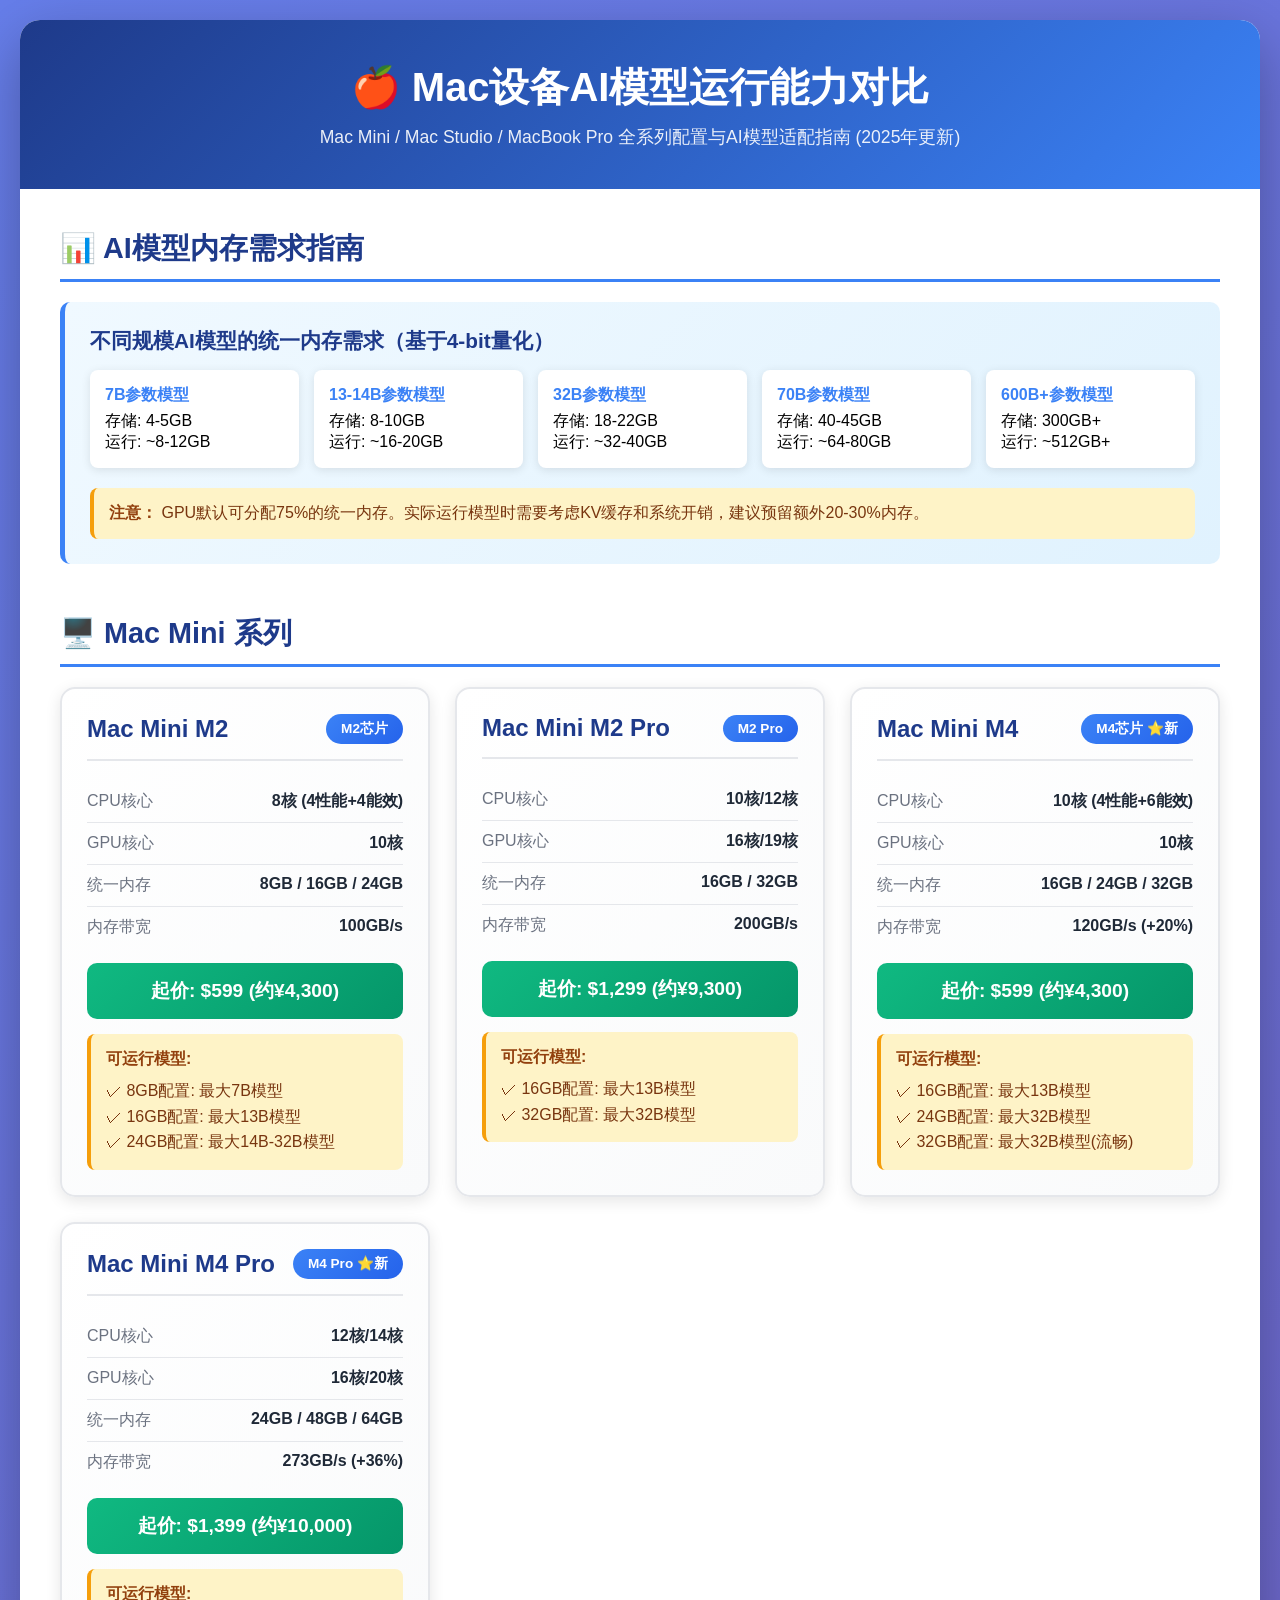
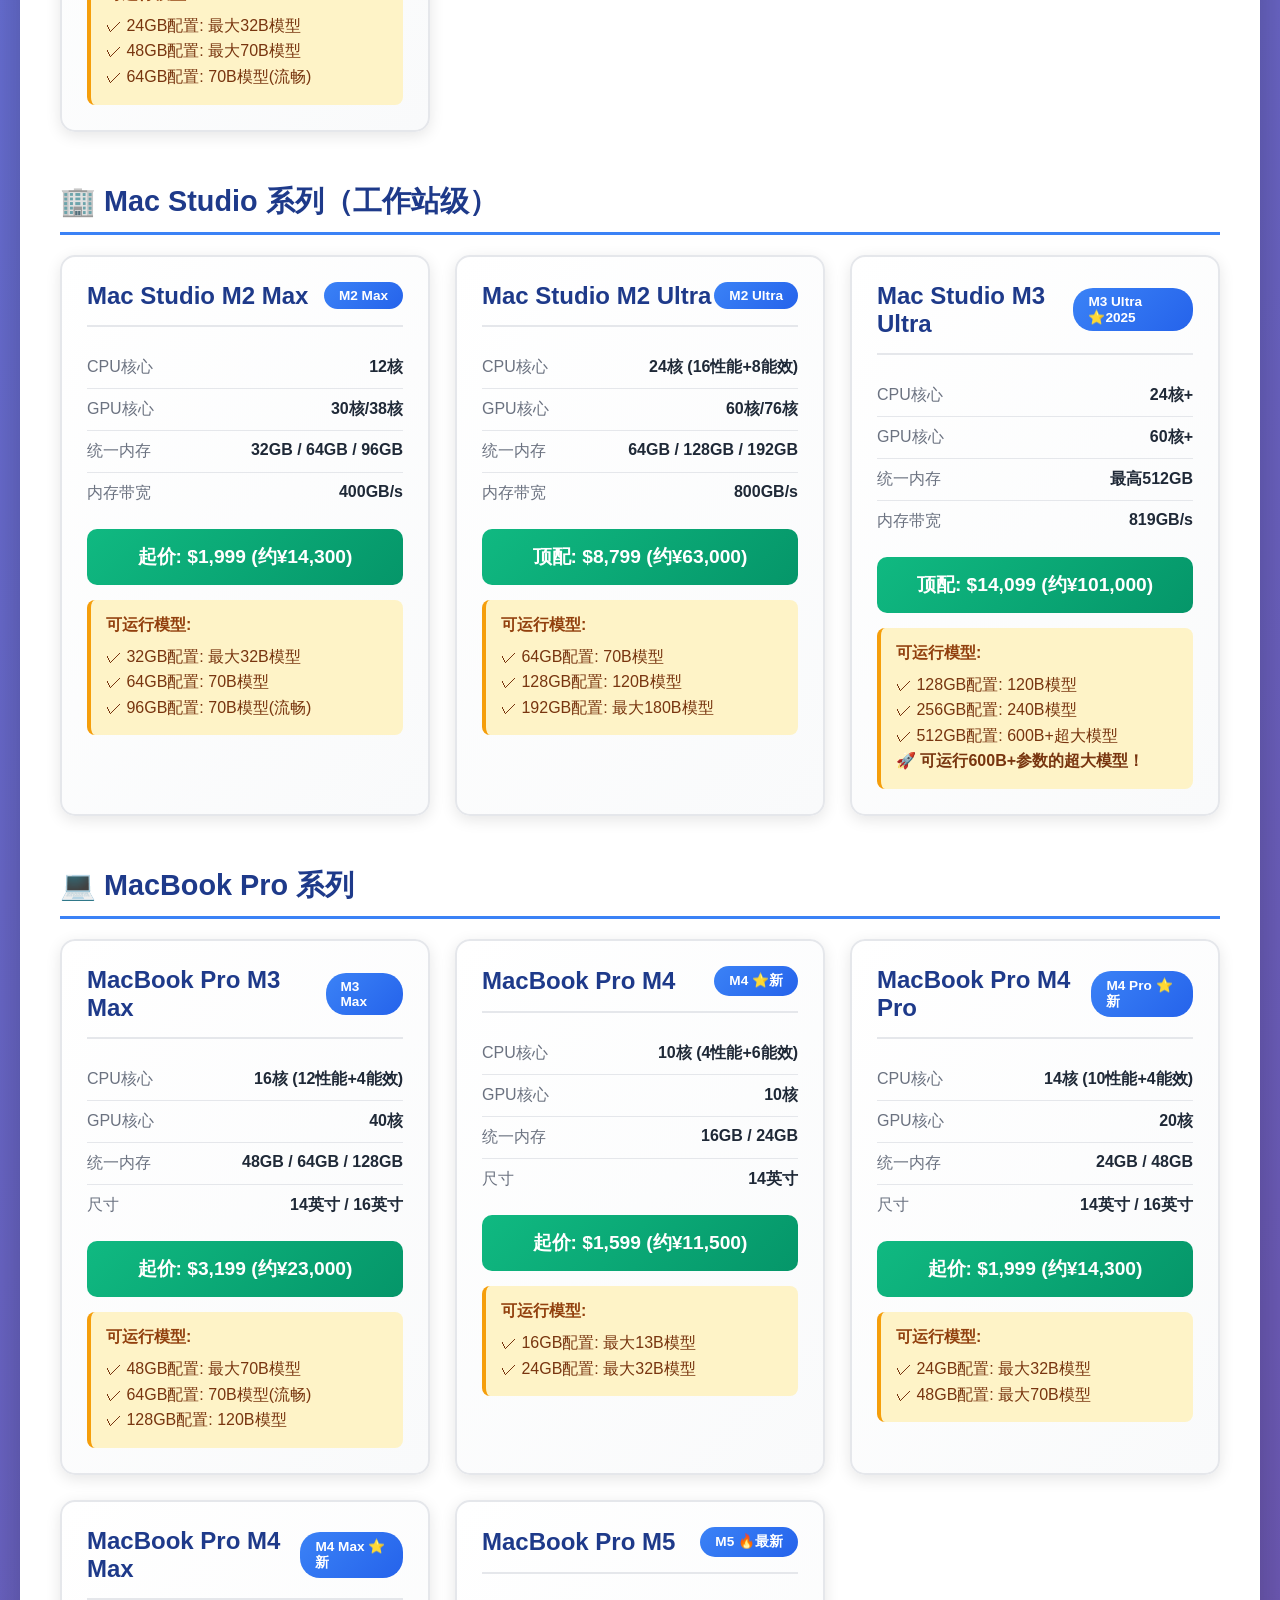
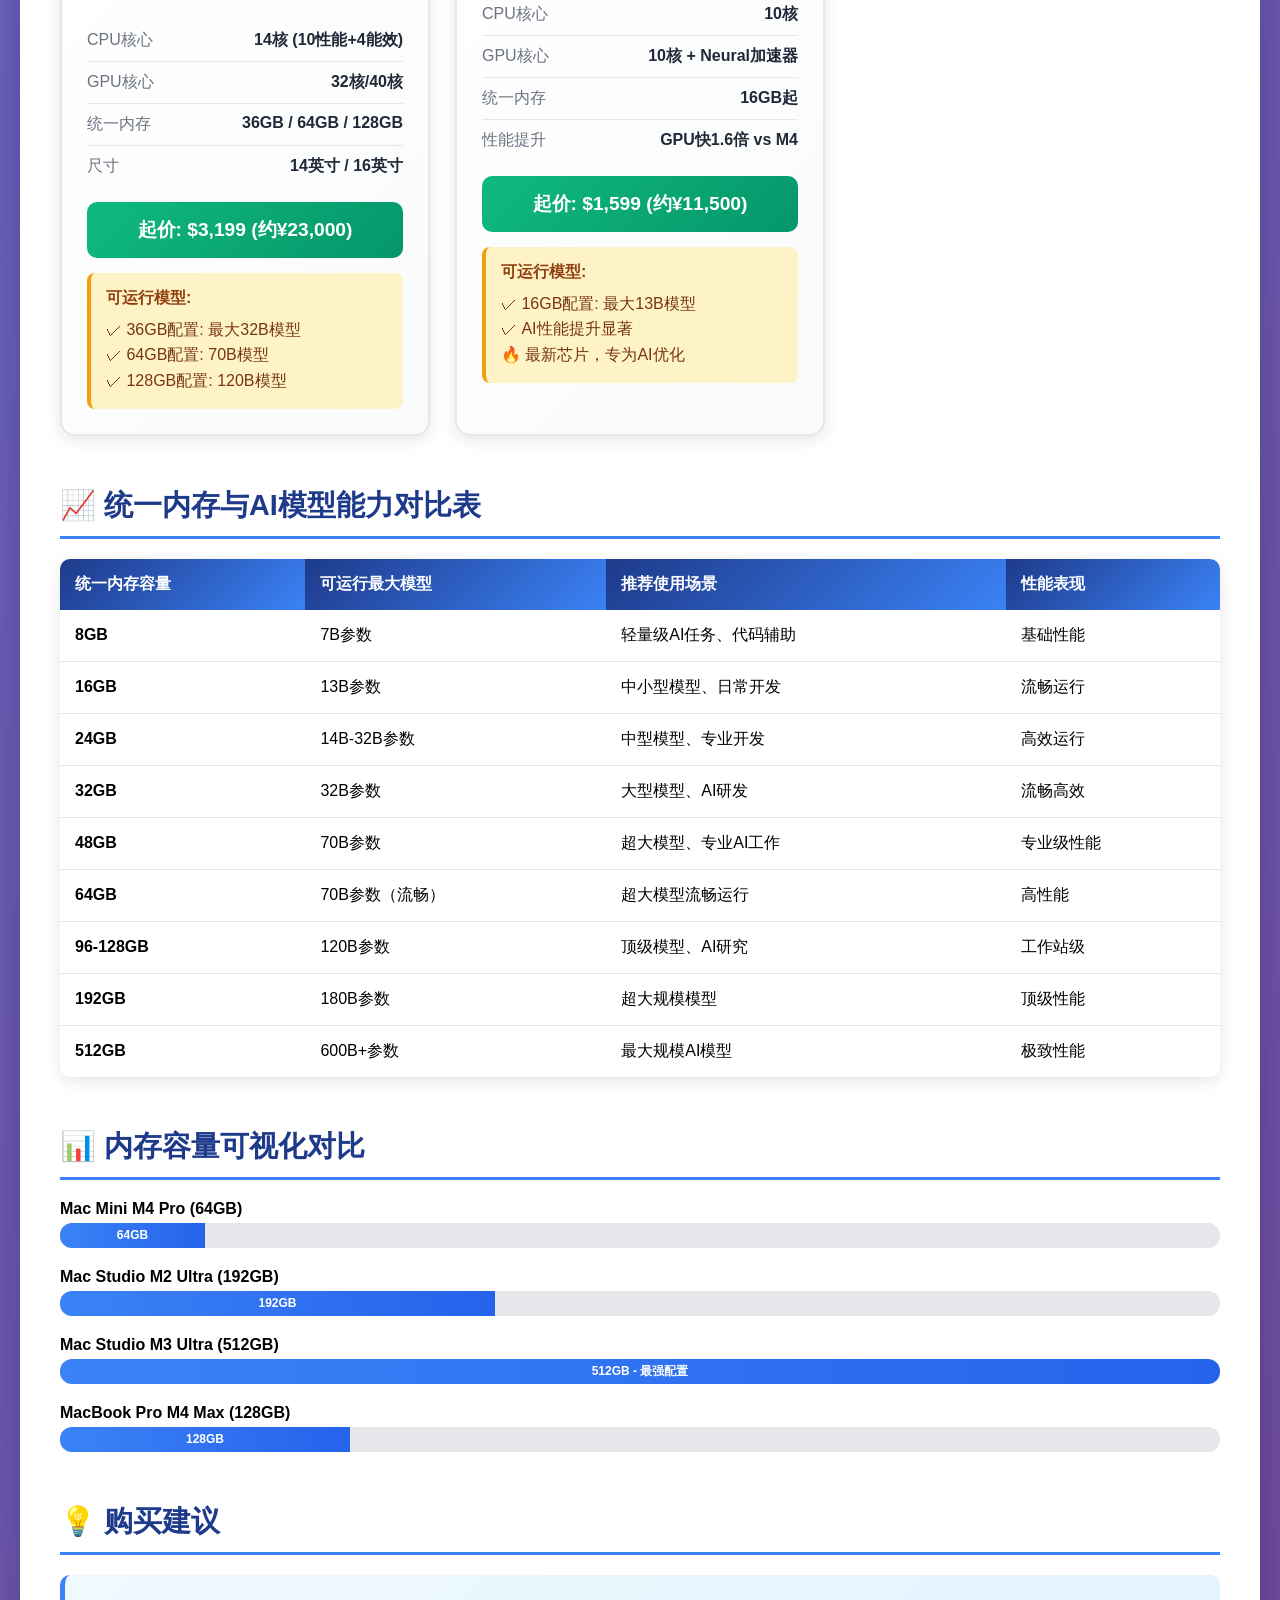
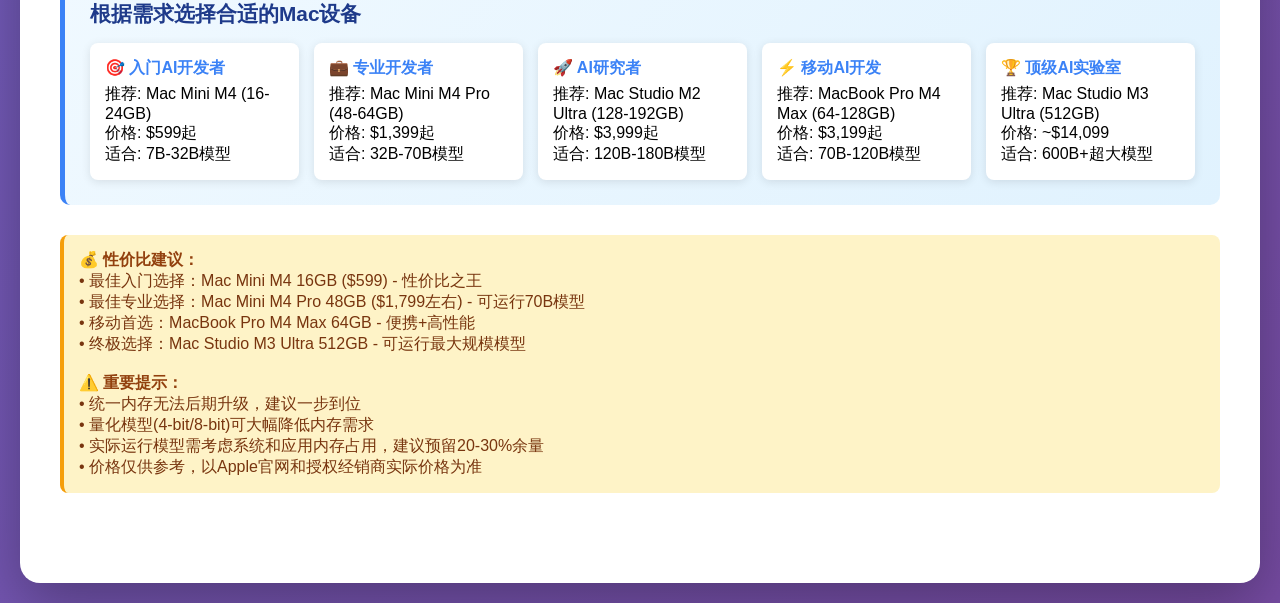
==== mac-ai-model-specs.html @ 91955a95 "Add Mac AI model specifications visualization page - Comprehensive comparison of Mac Mini, Mac Studi" ====
<!DOCTYPE html>
<html lang="zh-CN">
<head>
    <meta charset="UTF-8">
    <meta name="viewport" content="width=device-width, initial-scale=1.0">
    <title>Mac设备AI模型运行能力对比</title>
    <style>
        * {
            margin: 0;
            padding: 0;
            box-sizing: border-box;
        }

        body {
            font-family: -apple-system, BlinkMacSystemFont, 'Segoe UI', 'Roboto', 'Helvetica', 'Arial', sans-serif;
            background: linear-gradient(135deg, #667eea 0%, #764ba2 100%);
            padding: 20px;
            min-height: 100vh;
        }

        .container {
            max-width: 1400px;
            margin: 0 auto;
            background: white;
            border-radius: 20px;
            box-shadow: 0 20px 60px rgba(0,0,0,0.3);
            overflow: hidden;
        }

        header {
            background: linear-gradient(135deg, #1e3a8a 0%, #3b82f6 100%);
            color: white;
            padding: 40px;
            text-align: center;
        }

        h1 {
            font-size: 2.5em;
            margin-bottom: 10px;
            font-weight: 700;
        }

        .subtitle {
            font-size: 1.1em;
            opacity: 0.9;
        }

        .content {
            padding: 40px;
        }

        .section {
            margin-bottom: 50px;
        }

        .section-title {
            font-size: 1.8em;
            color: #1e3a8a;
            margin-bottom: 20px;
            padding-bottom: 10px;
            border-bottom: 3px solid #3b82f6;
        }

        .model-guide {
            background: linear-gradient(135deg, #f0f9ff 0%, #e0f2fe 100%);
            border-left: 5px solid #3b82f6;
            padding: 25px;
            border-radius: 10px;
            margin-bottom: 30px;
        }

        .model-guide h3 {
            color: #1e3a8a;
            margin-bottom: 15px;
            font-size: 1.3em;
        }

        .model-sizes {
            display: grid;
            grid-template-columns: repeat(auto-fit, minmax(200px, 1fr));
            gap: 15px;
            margin-top: 15px;
        }

        .model-size-card {
            background: white;
            padding: 15px;
            border-radius: 8px;
            box-shadow: 0 2px 10px rgba(0,0,0,0.1);
        }

        .model-size-card strong {
            color: #3b82f6;
            display: block;
            margin-bottom: 5px;
        }

        .device-grid {
            display: grid;
            grid-template-columns: repeat(auto-fit, minmax(350px, 1fr));
            gap: 25px;
            margin-top: 20px;
        }

        .device-card {
            background: linear-gradient(135deg, #ffffff 0%, #f9fafb 100%);
            border-radius: 15px;
            padding: 25px;
            box-shadow: 0 4px 15px rgba(0,0,0,0.1);
            transition: transform 0.3s, box-shadow 0.3s;
            border: 2px solid #e5e7eb;
        }

        .device-card:hover {
            transform: translateY(-5px);
            box-shadow: 0 8px 25px rgba(0,0,0,0.15);
        }

        .device-header {
            display: flex;
            justify-content: space-between;
            align-items: center;
            margin-bottom: 20px;
            padding-bottom: 15px;
            border-bottom: 2px solid #e5e7eb;
        }

        .device-name {
            font-size: 1.5em;
            font-weight: 700;
            color: #1e3a8a;
        }

        .chip-badge {
            background: linear-gradient(135deg, #3b82f6 0%, #2563eb 100%);
            color: white;
            padding: 6px 15px;
            border-radius: 20px;
            font-size: 0.85em;
            font-weight: 600;
        }

        .spec-table {
            width: 100%;
            margin: 15px 0;
        }

        .spec-row {
            display: flex;
            justify-content: space-between;
            padding: 10px 0;
            border-bottom: 1px solid #e5e7eb;
        }

        .spec-row:last-child {
            border-bottom: none;
        }

        .spec-label {
            color: #6b7280;
            font-weight: 500;
        }

        .spec-value {
            color: #1f2937;
            font-weight: 600;
            text-align: right;
        }

        .price-tag {
            background: linear-gradient(135deg, #10b981 0%, #059669 100%);
            color: white;
            padding: 15px;
            border-radius: 10px;
            text-align: center;
            margin-top: 15px;
            font-size: 1.2em;
            font-weight: 700;
        }

        .model-capacity {
            margin-top: 15px;
            padding: 15px;
            background: #fef3c7;
            border-left: 4px solid #f59e0b;
            border-radius: 8px;
        }

        .model-capacity-title {
            font-weight: 600;
            color: #92400e;
            margin-bottom: 8px;
        }

        .model-capacity-list {
            color: #78350f;
            line-height: 1.6;
        }

        .comparison-table {
            width: 100%;
            border-collapse: collapse;
            margin-top: 20px;
            background: white;
            border-radius: 10px;
            overflow: hidden;
            box-shadow: 0 4px 15px rgba(0,0,0,0.1);
        }

        .comparison-table th {
            background: linear-gradient(135deg, #1e3a8a 0%, #3b82f6 100%);
            color: white;
            padding: 15px;
            text-align: left;
            font-weight: 600;
        }

        .comparison-table td {
            padding: 15px;
            border-bottom: 1px solid #e5e7eb;
        }

        .comparison-table tr:last-child td {
            border-bottom: none;
        }

        .comparison-table tr:hover {
            background: #f9fafb;
        }

        .memory-bar {
            height: 25px;
            background: #e5e7eb;
            border-radius: 12px;
            overflow: hidden;
            margin-top: 5px;
        }

        .memory-fill {
            height: 100%;
            background: linear-gradient(90deg, #3b82f6 0%, #2563eb 100%);
            display: flex;
            align-items: center;
            justify-content: center;
            color: white;
            font-size: 0.75em;
            font-weight: 600;
            transition: width 1s ease-out;
        }

        .note {
            background: #fef3c7;
            border-left: 4px solid #f59e0b;
            padding: 15px;
            margin-top: 20px;
            border-radius: 8px;
            color: #78350f;
        }

        .note strong {
            color: #92400e;
        }

        @media (max-width: 768px) {
            .device-grid {
                grid-template-columns: 1fr;
            }

            h1 {
                font-size: 1.8em;
            }

            .comparison-table {
                font-size: 0.9em;
            }
        }

        .legend {
            display: flex;
            gap: 20px;
            flex-wrap: wrap;
            margin: 20px 0;
            padding: 20px;
            background: #f9fafb;
            border-radius: 10px;
        }

        .legend-item {
            display: flex;
            align-items: center;
            gap: 8px;
        }

        .legend-color {
            width: 20px;
            height: 20px;
            border-radius: 4px;
        }
    </style>
</head>
<body>
    <div class="container">
        <header>
            <h1>🍎 Mac设备AI模型运行能力对比</h1>
            <p class="subtitle">Mac Mini / Mac Studio / MacBook Pro 全系列配置与AI模型适配指南 (2025年更新)</p>
        </header>

        <div class="content">
            <!-- AI模型大小指南 -->
            <div class="section">
                <h2 class="section-title">📊 AI模型内存需求指南</h2>
                <div class="model-guide">
                    <h3>不同规模AI模型的统一内存需求（基于4-bit量化）</h3>
                    <div class="model-sizes">
                        <div class="model-size-card">
                            <strong>7B参数模型</strong>
                            <div>存储: 4-5GB</div>
                            <div>运行: ~8-12GB</div>
                        </div>
                        <div class="model-size-card">
                            <strong>13-14B参数模型</strong>
                            <div>存储: 8-10GB</div>
                            <div>运行: ~16-20GB</div>
                        </div>
                        <div class="model-size-card">
                            <strong>32B参数模型</strong>
                            <div>存储: 18-22GB</div>
                            <div>运行: ~32-40GB</div>
                        </div>
                        <div class="model-size-card">
                            <strong>70B参数模型</strong>
                            <div>存储: 40-45GB</div>
                            <div>运行: ~64-80GB</div>
                        </div>
                        <div class="model-size-card">
                            <strong>600B+参数模型</strong>
                            <div>存储: 300GB+</div>
                            <div>运行: ~512GB+</div>
                        </div>
                    </div>
                    <div class="note">
                        <strong>注意：</strong> GPU默认可分配75%的统一内存。实际运行模型时需要考虑KV缓存和系统开销，建议预留额外20-30%内存。
                    </div>
                </div>
            </div>

            <!-- Mac Mini系列 -->
            <div class="section">
                <h2 class="section-title">🖥️ Mac Mini 系列</h2>
                <div class="device-grid">
                    <!-- Mac Mini M2 基础版 -->
                    <div class="device-card">
                        <div class="device-header">
                            <div class="device-name">Mac Mini M2</div>
                            <div class="chip-badge">M2芯片</div>
                        </div>
                        <div class="spec-table">
                            <div class="spec-row">
                                <span class="spec-label">CPU核心</span>
                                <span class="spec-value">8核 (4性能+4能效)</span>
                            </div>
                            <div class="spec-row">
                                <span class="spec-label">GPU核心</span>
                                <span class="spec-value">10核</span>
                            </div>
                            <div class="spec-row">
                                <span class="spec-label">统一内存</span>
                                <span class="spec-value">8GB / 16GB / 24GB</span>
                            </div>
                            <div class="spec-row">
                                <span class="spec-label">内存带宽</span>
                                <span class="spec-value">100GB/s</span>
                            </div>
                        </div>
                        <div class="price-tag">起价: $599 (约¥4,300)</div>
                        <div class="model-capacity">
                            <div class="model-capacity-title">可运行模型:</div>
                            <div class="model-capacity-list">
                                ✓ 8GB配置: 最大7B模型<br>
                                ✓ 16GB配置: 最大13B模型<br>
                                ✓ 24GB配置: 最大14B-32B模型
                            </div>
                        </div>
                    </div>

                    <!-- Mac Mini M2 Pro -->
                    <div class="device-card">
                        <div class="device-header">
                            <div class="device-name">Mac Mini M2 Pro</div>
                            <div class="chip-badge">M2 Pro</div>
                        </div>
                        <div class="spec-table">
                            <div class="spec-row">
                                <span class="spec-label">CPU核心</span>
                                <span class="spec-value">10核/12核</span>
                            </div>
                            <div class="spec-row">
                                <span class="spec-label">GPU核心</span>
                                <span class="spec-value">16核/19核</span>
                            </div>
                            <div class="spec-row">
                                <span class="spec-label">统一内存</span>
                                <span class="spec-value">16GB / 32GB</span>
                            </div>
                            <div class="spec-row">
                                <span class="spec-label">内存带宽</span>
                                <span class="spec-value">200GB/s</span>
                            </div>
                        </div>
                        <div class="price-tag">起价: $1,299 (约¥9,300)</div>
                        <div class="model-capacity">
                            <div class="model-capacity-title">可运行模型:</div>
                            <div class="model-capacity-list">
                                ✓ 16GB配置: 最大13B模型<br>
                                ✓ 32GB配置: 最大32B模型
                            </div>
                        </div>
                    </div>

                    <!-- Mac Mini M4 基础版 -->
                    <div class="device-card">
                        <div class="device-header">
                            <div class="device-name">Mac Mini M4</div>
                            <div class="chip-badge">M4芯片 ⭐新</div>
                        </div>
                        <div class="spec-table">
                            <div class="spec-row">
                                <span class="spec-label">CPU核心</span>
                                <span class="spec-value">10核 (4性能+6能效)</span>
                            </div>
                            <div class="spec-row">
                                <span class="spec-label">GPU核心</span>
                                <span class="spec-value">10核</span>
                            </div>
                            <div class="spec-row">
                                <span class="spec-label">统一内存</span>
                                <span class="spec-value">16GB / 24GB / 32GB</span>
                            </div>
                            <div class="spec-row">
                                <span class="spec-label">内存带宽</span>
                                <span class="spec-value">120GB/s (+20%)</span>
                            </div>
                        </div>
                        <div class="price-tag">起价: $599 (约¥4,300)</div>
                        <div class="model-capacity">
                            <div class="model-capacity-title">可运行模型:</div>
                            <div class="model-capacity-list">
                                ✓ 16GB配置: 最大13B模型<br>
                                ✓ 24GB配置: 最大32B模型<br>
                                ✓ 32GB配置: 最大32B模型(流畅)
                            </div>
                        </div>
                    </div>

                    <!-- Mac Mini M4 Pro -->
                    <div class="device-card">
                        <div class="device-header">
                            <div class="device-name">Mac Mini M4 Pro</div>
                            <div class="chip-badge">M4 Pro ⭐新</div>
                        </div>
                        <div class="spec-table">
                            <div class="spec-row">
                                <span class="spec-label">CPU核心</span>
                                <span class="spec-value">12核/14核</span>
                            </div>
                            <div class="spec-row">
                                <span class="spec-label">GPU核心</span>
                                <span class="spec-value">16核/20核</span>
                            </div>
                            <div class="spec-row">
                                <span class="spec-label">统一内存</span>
                                <span class="spec-value">24GB / 48GB / 64GB</span>
                            </div>
                            <div class="spec-row">
                                <span class="spec-label">内存带宽</span>
                                <span class="spec-value">273GB/s (+36%)</span>
                            </div>
                        </div>
                        <div class="price-tag">起价: $1,399 (约¥10,000)</div>
                        <div class="model-capacity">
                            <div class="model-capacity-title">可运行模型:</div>
                            <div class="model-capacity-list">
                                ✓ 24GB配置: 最大32B模型<br>
                                ✓ 48GB配置: 最大70B模型<br>
                                ✓ 64GB配置: 70B模型(流畅)
                            </div>
                        </div>
                    </div>
                </div>
            </div>

            <!-- Mac Studio系列 -->
            <div class="section">
                <h2 class="section-title">🏢 Mac Studio 系列（工作站级）</h2>
                <div class="device-grid">
                    <!-- Mac Studio M2 Max -->
                    <div class="device-card">
                        <div class="device-header">
                            <div class="device-name">Mac Studio M2 Max</div>
                            <div class="chip-badge">M2 Max</div>
                        </div>
                        <div class="spec-table">
                            <div class="spec-row">
                                <span class="spec-label">CPU核心</span>
                                <span class="spec-value">12核</span>
                            </div>
                            <div class="spec-row">
                                <span class="spec-label">GPU核心</span>
                                <span class="spec-value">30核/38核</span>
                            </div>
                            <div class="spec-row">
                                <span class="spec-label">统一内存</span>
                                <span class="spec-value">32GB / 64GB / 96GB</span>
                            </div>
                            <div class="spec-row">
                                <span class="spec-label">内存带宽</span>
                                <span class="spec-value">400GB/s</span>
                            </div>
                        </div>
                        <div class="price-tag">起价: $1,999 (约¥14,300)</div>
                        <div class="model-capacity">
                            <div class="model-capacity-title">可运行模型:</div>
                            <div class="model-capacity-list">
                                ✓ 32GB配置: 最大32B模型<br>
                                ✓ 64GB配置: 70B模型<br>
                                ✓ 96GB配置: 70B模型(流畅)
                            </div>
                        </div>
                    </div>

                    <!-- Mac Studio M2 Ultra -->
                    <div class="device-card">
                        <div class="device-header">
                            <div class="device-name">Mac Studio M2 Ultra</div>
                            <div class="chip-badge">M2 Ultra</div>
                        </div>
                        <div class="spec-table">
                            <div class="spec-row">
                                <span class="spec-label">CPU核心</span>
                                <span class="spec-value">24核 (16性能+8能效)</span>
                            </div>
                            <div class="spec-row">
                                <span class="spec-label">GPU核心</span>
                                <span class="spec-value">60核/76核</span>
                            </div>
                            <div class="spec-row">
                                <span class="spec-label">统一内存</span>
                                <span class="spec-value">64GB / 128GB / 192GB</span>
                            </div>
                            <div class="spec-row">
                                <span class="spec-label">内存带宽</span>
                                <span class="spec-value">800GB/s</span>
                            </div>
                        </div>
                        <div class="price-tag">顶配: $8,799 (约¥63,000)</div>
                        <div class="model-capacity">
                            <div class="model-capacity-title">可运行模型:</div>
                            <div class="model-capacity-list">
                                ✓ 64GB配置: 70B模型<br>
                                ✓ 128GB配置: 120B模型<br>
                                ✓ 192GB配置: 最大180B模型
                            </div>
                        </div>
                    </div>

                    <!-- Mac Studio M3 Ultra (2025) -->
                    <div class="device-card">
                        <div class="device-header">
                            <div class="device-name">Mac Studio M3 Ultra</div>
                            <div class="chip-badge">M3 Ultra ⭐2025</div>
                        </div>
                        <div class="spec-table">
                            <div class="spec-row">
                                <span class="spec-label">CPU核心</span>
                                <span class="spec-value">24核+</span>
                            </div>
                            <div class="spec-row">
                                <span class="spec-label">GPU核心</span>
                                <span class="spec-value">60核+</span>
                            </div>
                            <div class="spec-row">
                                <span class="spec-label">统一内存</span>
                                <span class="spec-value">最高512GB</span>
                            </div>
                            <div class="spec-row">
                                <span class="spec-label">内存带宽</span>
                                <span class="spec-value">819GB/s</span>
                            </div>
                        </div>
                        <div class="price-tag">顶配: $14,099 (约¥101,000)</div>
                        <div class="model-capacity">
                            <div class="model-capacity-title">可运行模型:</div>
                            <div class="model-capacity-list">
                                ✓ 128GB配置: 120B模型<br>
                                ✓ 256GB配置: 240B模型<br>
                                ✓ 512GB配置: 600B+超大模型<br>
                                <strong>🚀 可运行600B+参数的超大模型！</strong>
                            </div>
                        </div>
                    </div>
                </div>
            </div>

            <!-- MacBook Pro系列 -->
            <div class="section">
                <h2 class="section-title">💻 MacBook Pro 系列</h2>
                <div class="device-grid">
                    <!-- MacBook Pro M3 Max -->
                    <div class="device-card">
                        <div class="device-header">
                            <div class="device-name">MacBook Pro M3 Max</div>
                            <div class="chip-badge">M3 Max</div>
                        </div>
                        <div class="spec-table">
                            <div class="spec-row">
                                <span class="spec-label">CPU核心</span>
                                <span class="spec-value">16核 (12性能+4能效)</span>
                            </div>
                            <div class="spec-row">
                                <span class="spec-label">GPU核心</span>
                                <span class="spec-value">40核</span>
                            </div>
                            <div class="spec-row">
                                <span class="spec-label">统一内存</span>
                                <span class="spec-value">48GB / 64GB / 128GB</span>
                            </div>
                            <div class="spec-row">
                                <span class="spec-label">尺寸</span>
                                <span class="spec-value">14英寸 / 16英寸</span>
                            </div>
                        </div>
                        <div class="price-tag">起价: $3,199 (约¥23,000)</div>
                        <div class="model-capacity">
                            <div class="model-capacity-title">可运行模型:</div>
                            <div class="model-capacity-list">
                                ✓ 48GB配置: 最大70B模型<br>
                                ✓ 64GB配置: 70B模型(流畅)<br>
                                ✓ 128GB配置: 120B模型
                            </div>
                        </div>
                    </div>

                    <!-- MacBook Pro M4 -->
                    <div class="device-card">
                        <div class="device-header">
                            <div class="device-name">MacBook Pro M4</div>
                            <div class="chip-badge">M4 ⭐新</div>
                        </div>
                        <div class="spec-table">
                            <div class="spec-row">
                                <span class="spec-label">CPU核心</span>
                                <span class="spec-value">10核 (4性能+6能效)</span>
                            </div>
                            <div class="spec-row">
                                <span class="spec-label">GPU核心</span>
                                <span class="spec-value">10核</span>
                            </div>
                            <div class="spec-row">
                                <span class="spec-label">统一内存</span>
                                <span class="spec-value">16GB / 24GB</span>
                            </div>
                            <div class="spec-row">
                                <span class="spec-label">尺寸</span>
                                <span class="spec-value">14英寸</span>
                            </div>
                        </div>
                        <div class="price-tag">起价: $1,599 (约¥11,500)</div>
                        <div class="model-capacity">
                            <div class="model-capacity-title">可运行模型:</div>
                            <div class="model-capacity-list">
                                ✓ 16GB配置: 最大13B模型<br>
                                ✓ 24GB配置: 最大32B模型
                            </div>
                        </div>
                    </div>

                    <!-- MacBook Pro M4 Pro -->
                    <div class="device-card">
                        <div class="device-header">
                            <div class="device-name">MacBook Pro M4 Pro</div>
                            <div class="chip-badge">M4 Pro ⭐新</div>
                        </div>
                        <div class="spec-table">
                            <div class="spec-row">
                                <span class="spec-label">CPU核心</span>
                                <span class="spec-value">14核 (10性能+4能效)</span>
                            </div>
                            <div class="spec-row">
                                <span class="spec-label">GPU核心</span>
                                <span class="spec-value">20核</span>
                            </div>
                            <div class="spec-row">
                                <span class="spec-label">统一内存</span>
                                <span class="spec-value">24GB / 48GB</span>
                            </div>
                            <div class="spec-row">
                                <span class="spec-label">尺寸</span>
                                <span class="spec-value">14英寸 / 16英寸</span>
                            </div>
                        </div>
                        <div class="price-tag">起价: $1,999 (约¥14,300)</div>
                        <div class="model-capacity">
                            <div class="model-capacity-title">可运行模型:</div>
                            <div class="model-capacity-list">
                                ✓ 24GB配置: 最大32B模型<br>
                                ✓ 48GB配置: 最大70B模型
                            </div>
                        </div>
                    </div>

                    <!-- MacBook Pro M4 Max -->
                    <div class="device-card">
                        <div class="device-header">
                            <div class="device-name">MacBook Pro M4 Max</div>
                            <div class="chip-badge">M4 Max ⭐新</div>
                        </div>
                        <div class="spec-table">
                            <div class="spec-row">
                                <span class="spec-label">CPU核心</span>
                                <span class="spec-value">14核 (10性能+4能效)</span>
                            </div>
                            <div class="spec-row">
                                <span class="spec-label">GPU核心</span>
                                <span class="spec-value">32核/40核</span>
                            </div>
                            <div class="spec-row">
                                <span class="spec-label">统一内存</span>
                                <span class="spec-value">36GB / 64GB / 128GB</span>
                            </div>
                            <div class="spec-row">
                                <span class="spec-label">尺寸</span>
                                <span class="spec-value">14英寸 / 16英寸</span>
                            </div>
                        </div>
                        <div class="price-tag">起价: $3,199 (约¥23,000)</div>
                        <div class="model-capacity">
                            <div class="model-capacity-title">可运行模型:</div>
                            <div class="model-capacity-list">
                                ✓ 36GB配置: 最大32B模型<br>
                                ✓ 64GB配置: 70B模型<br>
                                ✓ 128GB配置: 120B模型
                            </div>
                        </div>
                    </div>

                    <!-- MacBook Pro M5 -->
                    <div class="device-card">
                        <div class="device-header">
                            <div class="device-name">MacBook Pro M5</div>
                            <div class="chip-badge">M5 🔥最新</div>
                        </div>
                        <div class="spec-table">
                            <div class="spec-row">
                                <span class="spec-label">CPU核心</span>
                                <span class="spec-value">10核</span>
                            </div>
                            <div class="spec-row">
                                <span class="spec-label">GPU核心</span>
                                <span class="spec-value">10核 + Neural加速器</span>
                            </div>
                            <div class="spec-row">
                                <span class="spec-label">统一内存</span>
                                <span class="spec-value">16GB起</span>
                            </div>
                            <div class="spec-row">
                                <span class="spec-label">性能提升</span>
                                <span class="spec-value">GPU快1.6倍 vs M4</span>
                            </div>
                        </div>
                        <div class="price-tag">起价: $1,599 (约¥11,500)</div>
                        <div class="model-capacity">
                            <div class="model-capacity-title">可运行模型:</div>
                            <div class="model-capacity-list">
                                ✓ 16GB配置: 最大13B模型<br>
                                ✓ AI性能提升显著<br>
                                🔥 最新芯片，专为AI优化
                            </div>
                        </div>
                    </div>
                </div>
            </div>

            <!-- 综合对比表 -->
            <div class="section">
                <h2 class="section-title">📈 统一内存与AI模型能力对比表</h2>
                <table class="comparison-table">
                    <thead>
                        <tr>
                            <th>统一内存容量</th>
                            <th>可运行最大模型</th>
                            <th>推荐使用场景</th>
                            <th>性能表现</th>
                        </tr>
                    </thead>
                    <tbody>
                        <tr>
                            <td><strong>8GB</strong></td>
                            <td>7B参数</td>
                            <td>轻量级AI任务、代码辅助</td>
                            <td>基础性能</td>
                        </tr>
                        <tr>
                            <td><strong>16GB</strong></td>
                            <td>13B参数</td>
                            <td>中小型模型、日常开发</td>
                            <td>流畅运行</td>
                        </tr>
                        <tr>
                            <td><strong>24GB</strong></td>
                            <td>14B-32B参数</td>
                            <td>中型模型、专业开发</td>
                            <td>高效运行</td>
                        </tr>
                        <tr>
                            <td><strong>32GB</strong></td>
                            <td>32B参数</td>
                            <td>大型模型、AI研发</td>
                            <td>流畅高效</td>
                        </tr>
                        <tr>
                            <td><strong>48GB</strong></td>
                            <td>70B参数</td>
                            <td>超大模型、专业AI工作</td>
                            <td>专业级性能</td>
                        </tr>
                        <tr>
                            <td><strong>64GB</strong></td>
                            <td>70B参数（流畅）</td>
                            <td>超大模型流畅运行</td>
                            <td>高性能</td>
                        </tr>
                        <tr>
                            <td><strong>96-128GB</strong></td>
                            <td>120B参数</td>
                            <td>顶级模型、AI研究</td>
                            <td>工作站级</td>
                        </tr>
                        <tr>
                            <td><strong>192GB</strong></td>
                            <td>180B参数</td>
                            <td>超大规模模型</td>
                            <td>顶级性能</td>
                        </tr>
                        <tr>
                            <td><strong>512GB</strong></td>
                            <td>600B+参数</td>
                            <td>最大规模AI模型</td>
                            <td>极致性能</td>
                        </tr>
                    </tbody>
                </table>
            </div>

            <!-- 性能对比可视化 -->
            <div class="section">
                <h2 class="section-title">📊 内存容量可视化对比</h2>
                <div style="margin-top: 20px;">
                    <div style="margin-bottom: 20px;">
                        <strong>Mac Mini M4 Pro (64GB)</strong>
                        <div class="memory-bar">
                            <div class="memory-fill" style="width: 12.5%;">64GB</div>
                        </div>
                    </div>
                    <div style="margin-bottom: 20px;">
                        <strong>Mac Studio M2 Ultra (192GB)</strong>
                        <div class="memory-bar">
                            <div class="memory-fill" style="width: 37.5%;">192GB</div>
                        </div>
                    </div>
                    <div style="margin-bottom: 20px;">
                        <strong>Mac Studio M3 Ultra (512GB)</strong>
                        <div class="memory-bar">
                            <div class="memory-fill" style="width: 100%;">512GB - 最强配置</div>
                        </div>
                    </div>
                    <div style="margin-bottom: 20px;">
                        <strong>MacBook Pro M4 Max (128GB)</strong>
                        <div class="memory-bar">
                            <div class="memory-fill" style="width: 25%;">128GB</div>
                        </div>
                    </div>
                </div>
            </div>

            <!-- 购买建议 -->
            <div class="section">
                <h2 class="section-title">💡 购买建议</h2>
                <div class="model-guide">
                    <h3>根据需求选择合适的Mac设备</h3>
                    <div class="model-sizes">
                        <div class="model-size-card">
                            <strong>🎯 入门AI开发者</strong>
                            <div>推荐: Mac Mini M4 (16-24GB)</div>
                            <div>价格: $599起</div>
                            <div>适合: 7B-32B模型</div>
                        </div>
                        <div class="model-size-card">
                            <strong>💼 专业开发者</strong>
                            <div>推荐: Mac Mini M4 Pro (48-64GB)</div>
                            <div>价格: $1,399起</div>
                            <div>适合: 32B-70B模型</div>
                        </div>
                        <div class="model-size-card">
                            <strong>🚀 AI研究者</strong>
                            <div>推荐: Mac Studio M2 Ultra (128-192GB)</div>
                            <div>价格: $3,999起</div>
                            <div>适合: 120B-180B模型</div>
                        </div>
                        <div class="model-size-card">
                            <strong>⚡ 移动AI开发</strong>
                            <div>推荐: MacBook Pro M4 Max (64-128GB)</div>
                            <div>价格: $3,199起</div>
                            <div>适合: 70B-120B模型</div>
                        </div>
                        <div class="model-size-card">
                            <strong>🏆 顶级AI实验室</strong>
                            <div>推荐: Mac Studio M3 Ultra (512GB)</div>
                            <div>价格: ~$14,099</div>
                            <div>适合: 600B+超大模型</div>
                        </div>
                    </div>
                </div>

                <div class="note">
                    <strong>💰 性价比建议：</strong><br>
                    • 最佳入门选择：Mac Mini M4 16GB ($599) - 性价比之王<br>
                    • 最佳专业选择：Mac Mini M4 Pro 48GB ($1,799左右) - 可运行70B模型<br>
                    • 移动首选：MacBook Pro M4 Max 64GB - 便携+高性能<br>
                    • 终极选择：Mac Studio M3 Ultra 512GB - 可运行最大规模模型<br><br>
                    <strong>⚠️ 重要提示：</strong><br>
                    • 统一内存无法后期升级，建议一步到位<br>
                    • 量化模型(4-bit/8-bit)可大幅降低内存需求<br>
                    • 实际运行模型需考虑系统和应用内存占用，建议预留20-30%余量<br>
                    • 价格仅供参考，以Apple官网和授权经销商实际价格为准
                </div>
            </div>
        </div>
    </div>

    <script>
        // 添加简单的动画效果
        document.addEventListener('DOMContentLoaded', function() {
            const memoryFills = document.querySelectorAll('.memory-fill');

            // 延迟触发动画
            setTimeout(() => {
                memoryFills.forEach((fill, index) => {
                    setTimeout(() => {
                        fill.style.transition = 'width 1.5s ease-out';
                    }, index * 200);
                });
            }, 500);

            // 鼠标悬停效果
            const deviceCards = document.querySelectorAll('.device-card');
            deviceCards.forEach(card => {
                card.addEventListener('mouseenter', function() {
                    this.style.borderColor = '#3b82f6';
                });
                card.addEventListener('mouseleave', function() {
                    this.style.borderColor = '#e5e7eb';
                });
            });
        });
    </script>
</body>
</html>
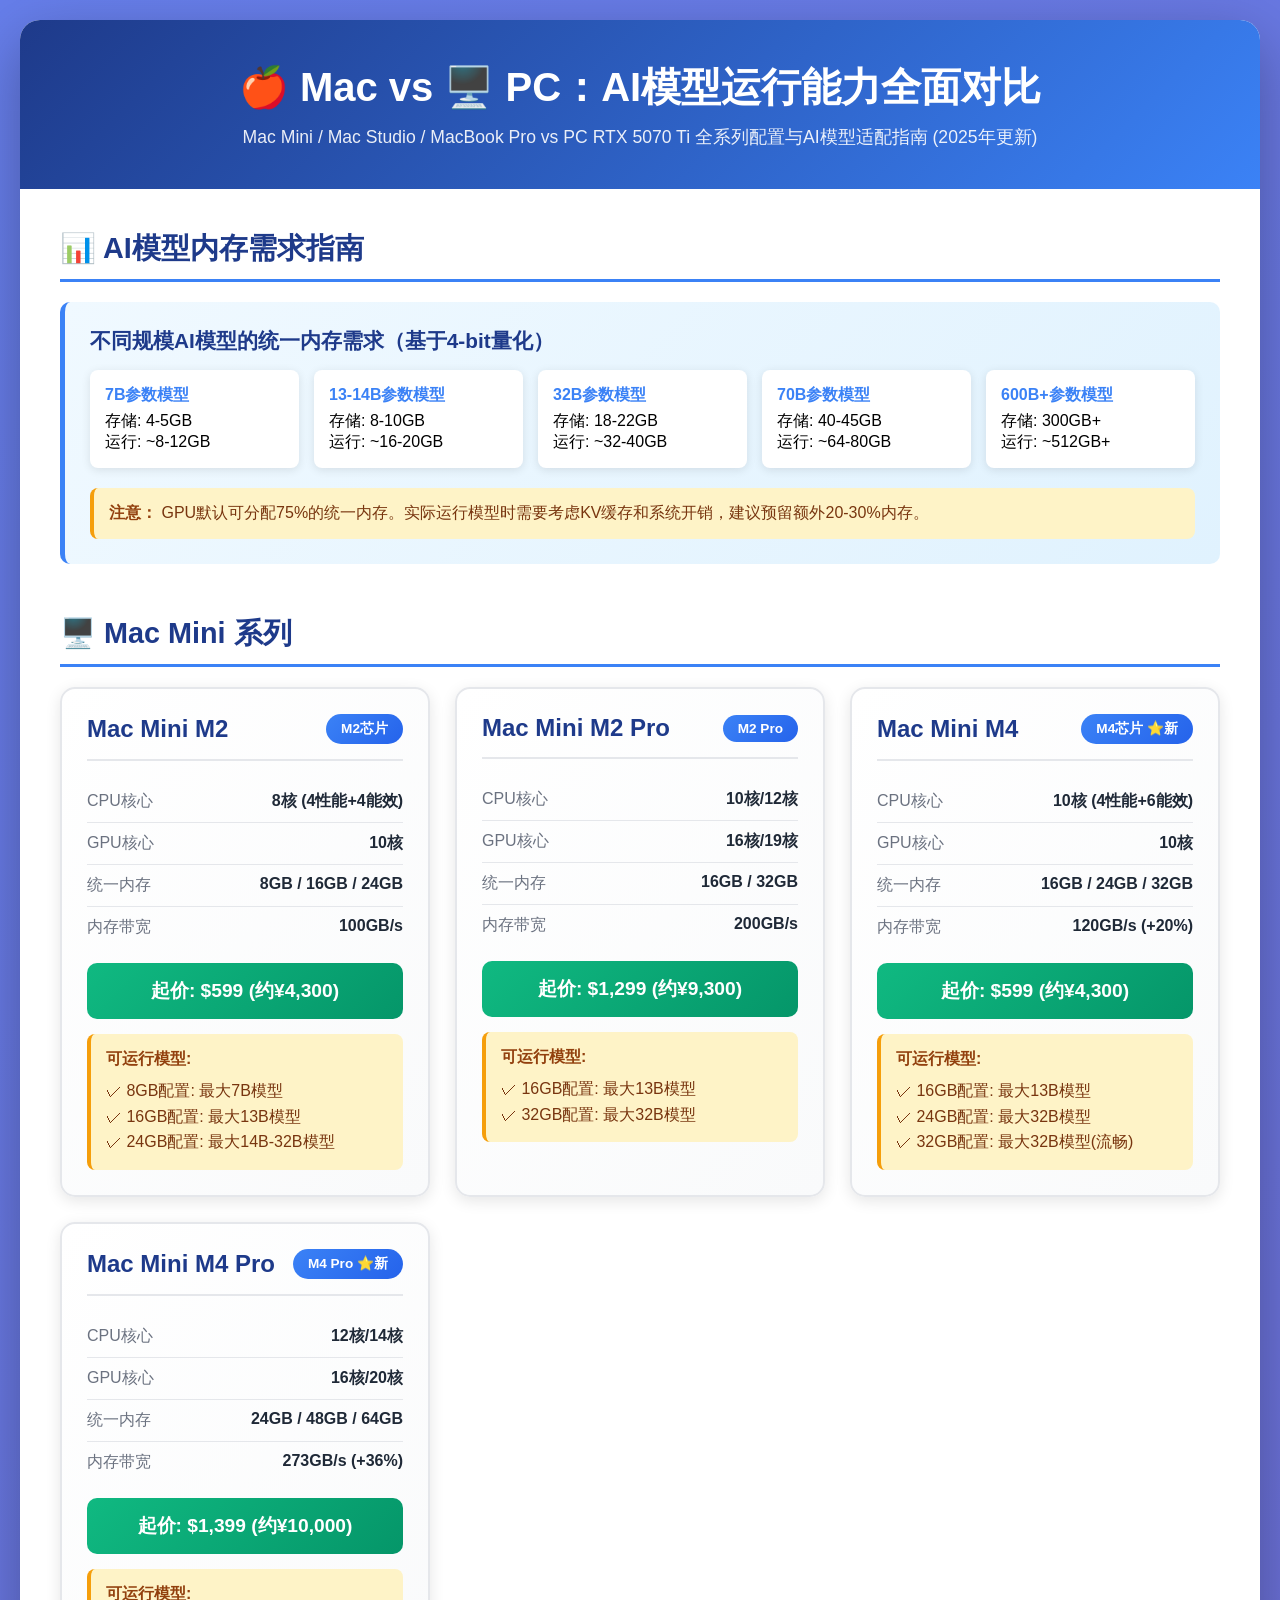
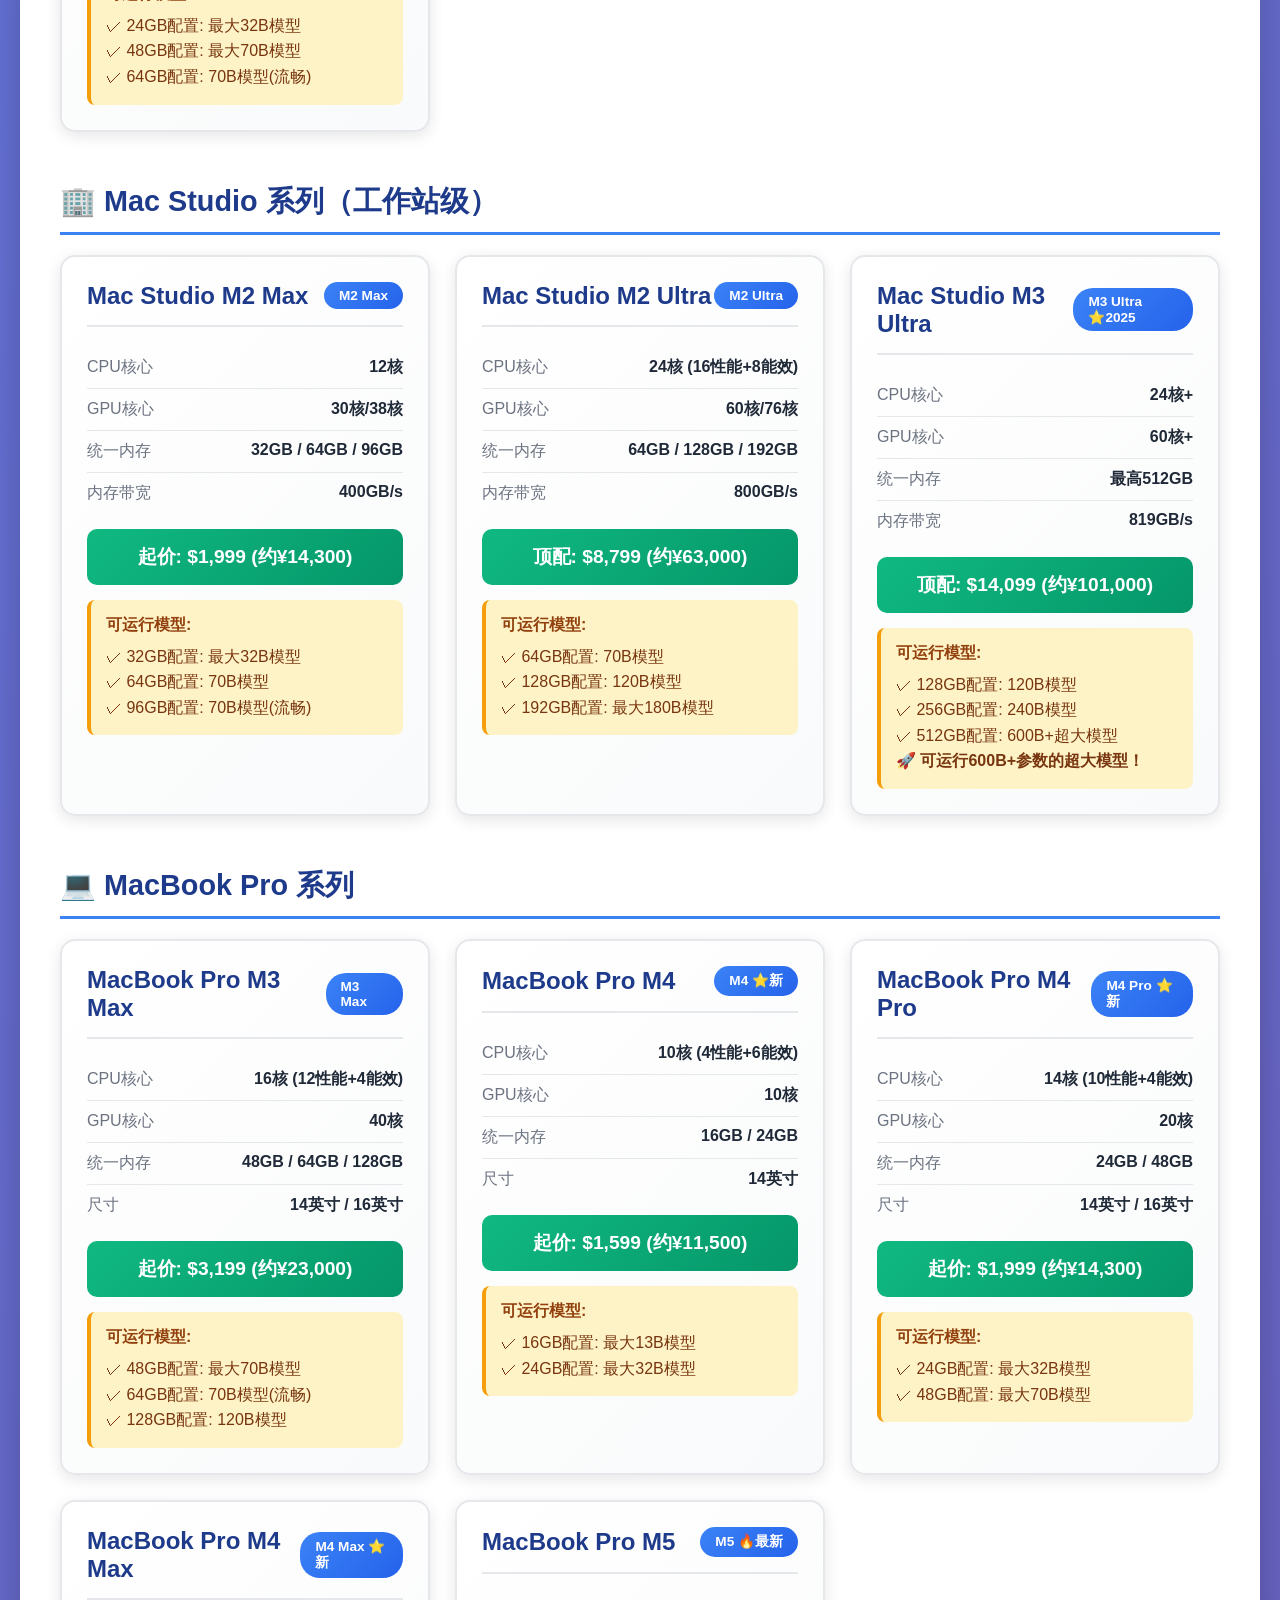
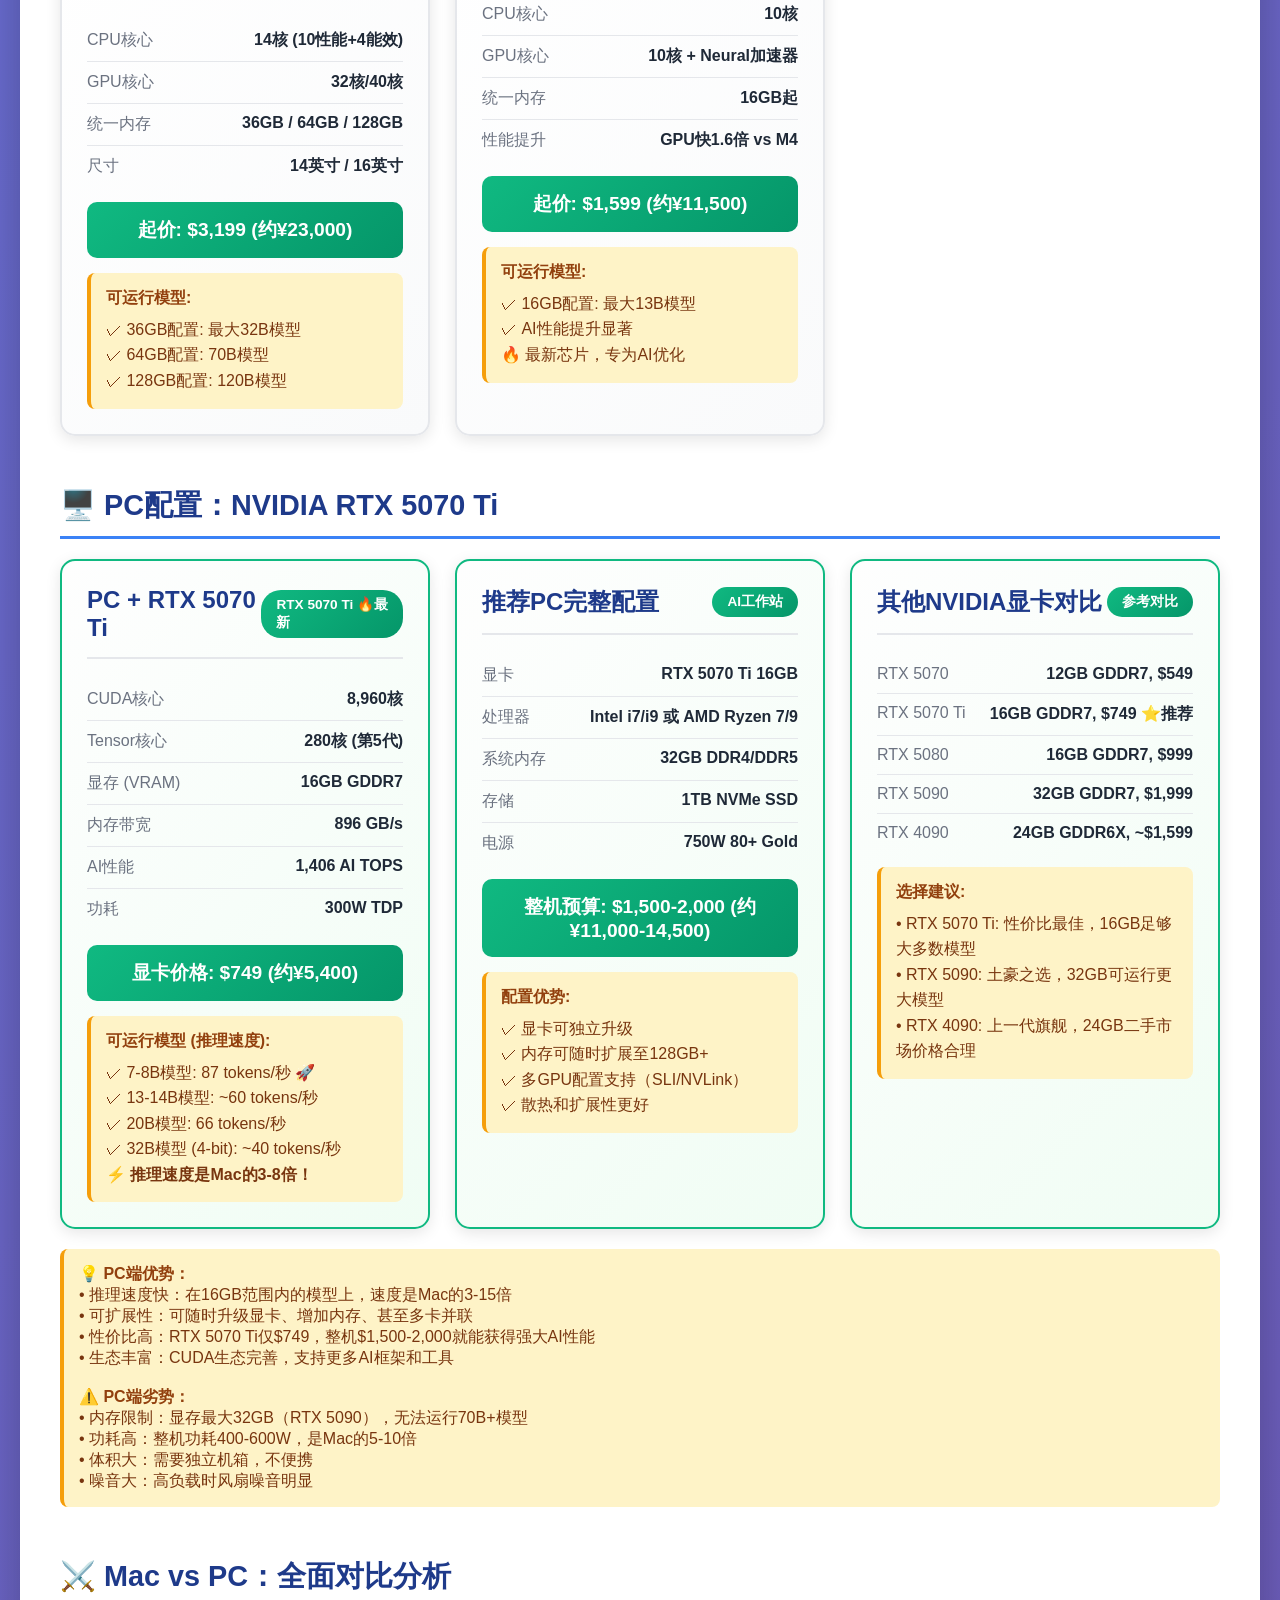
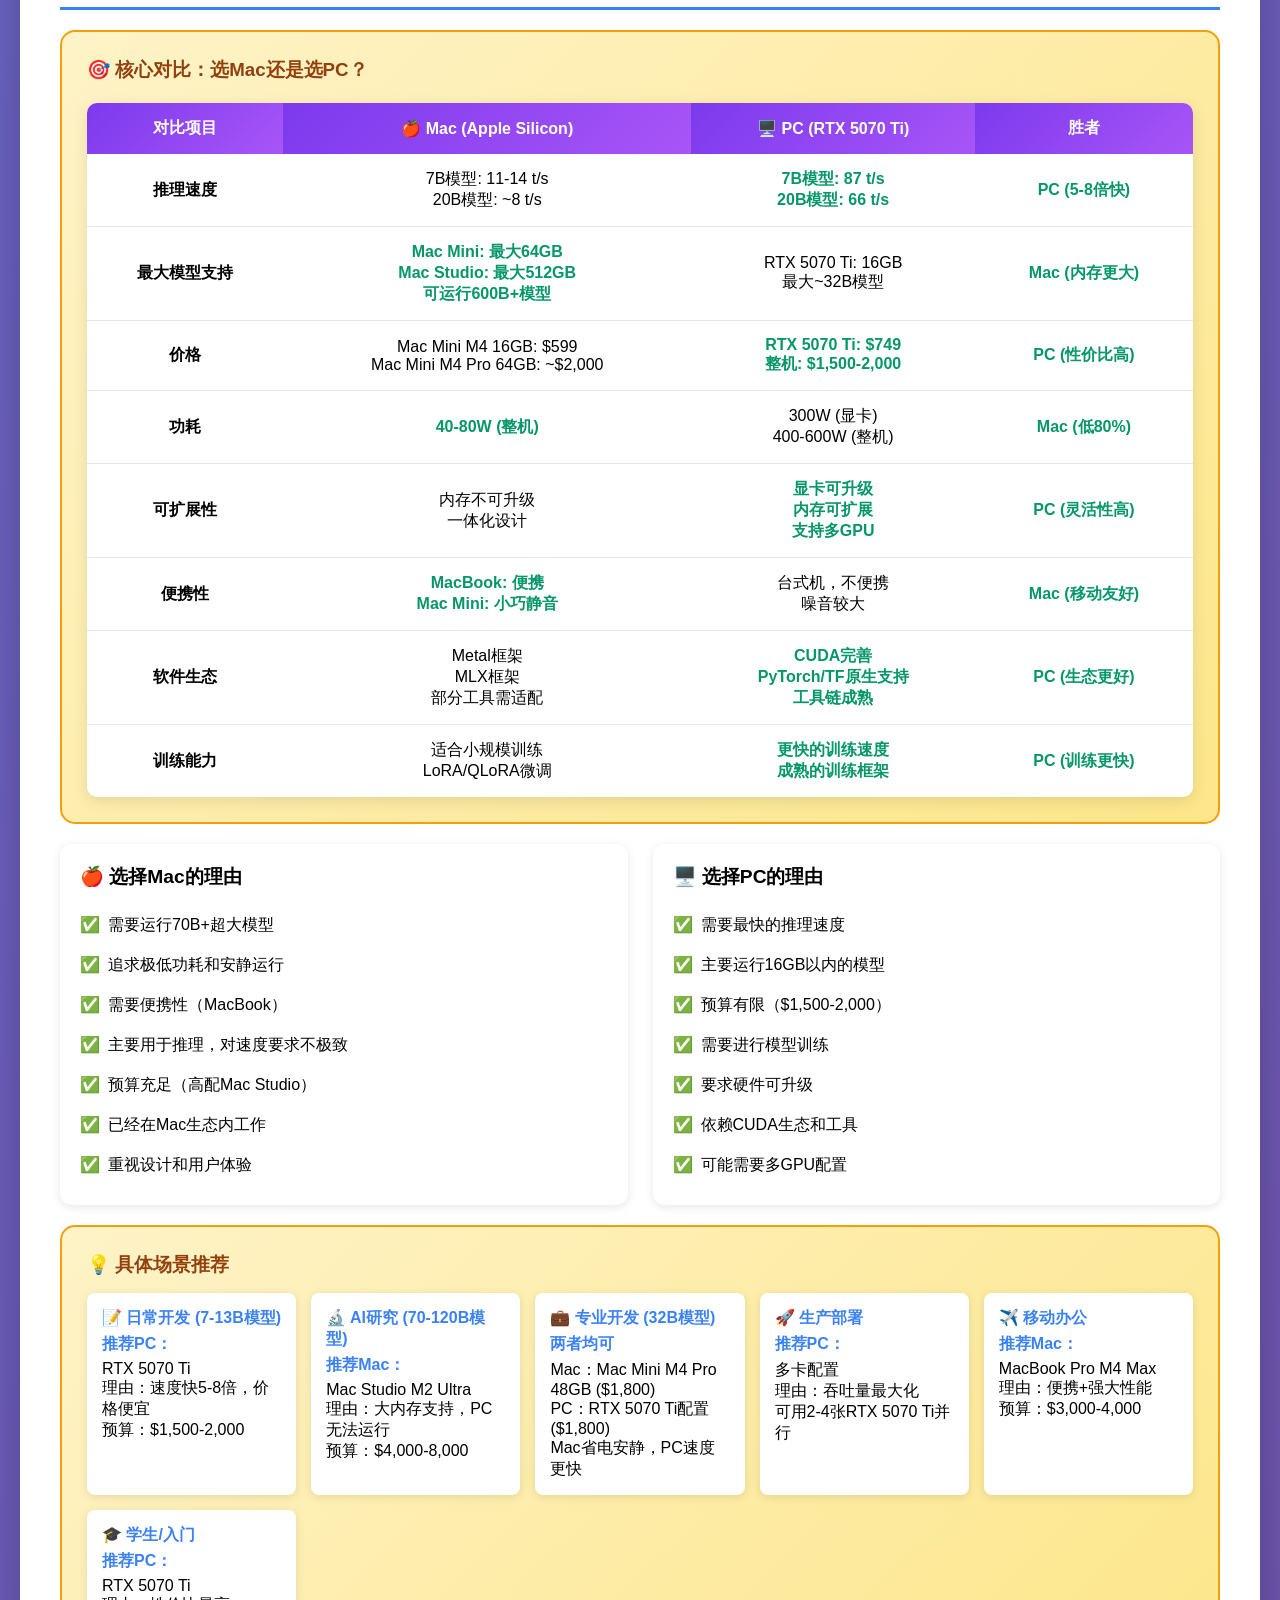
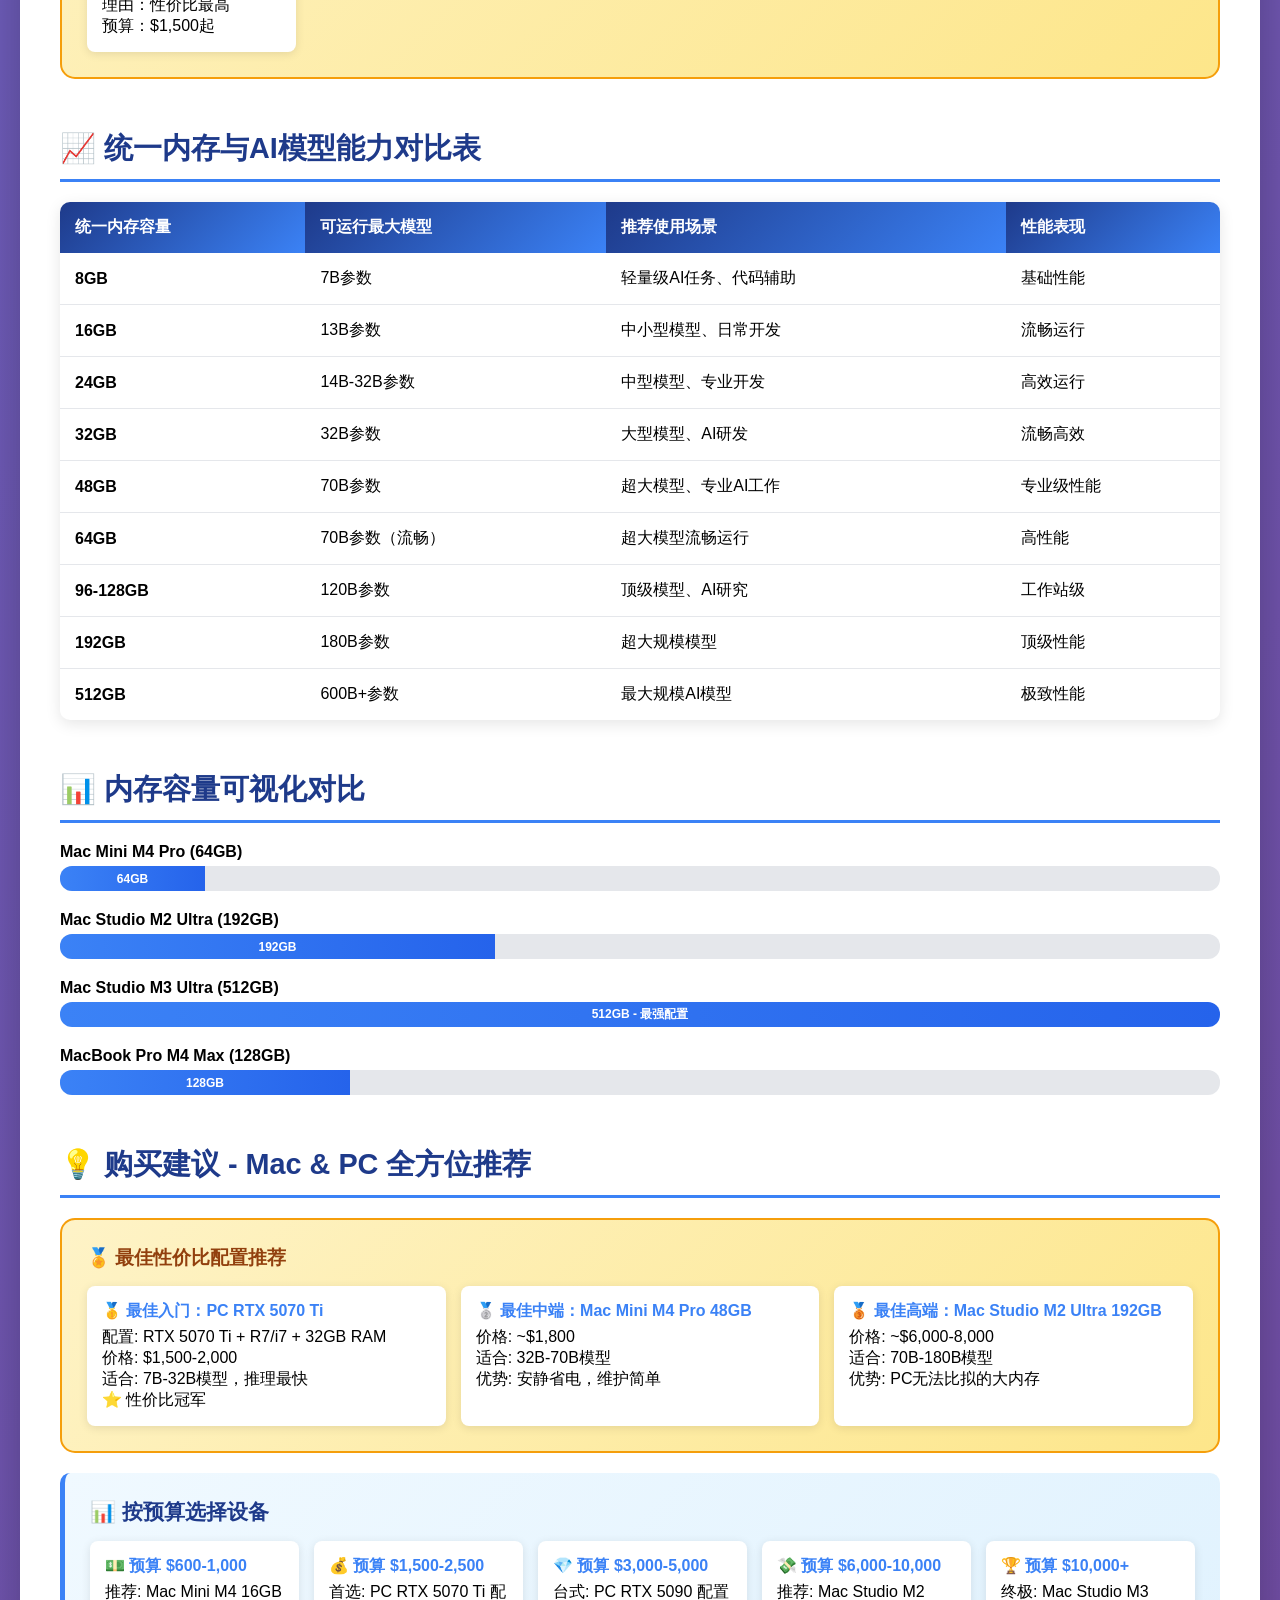
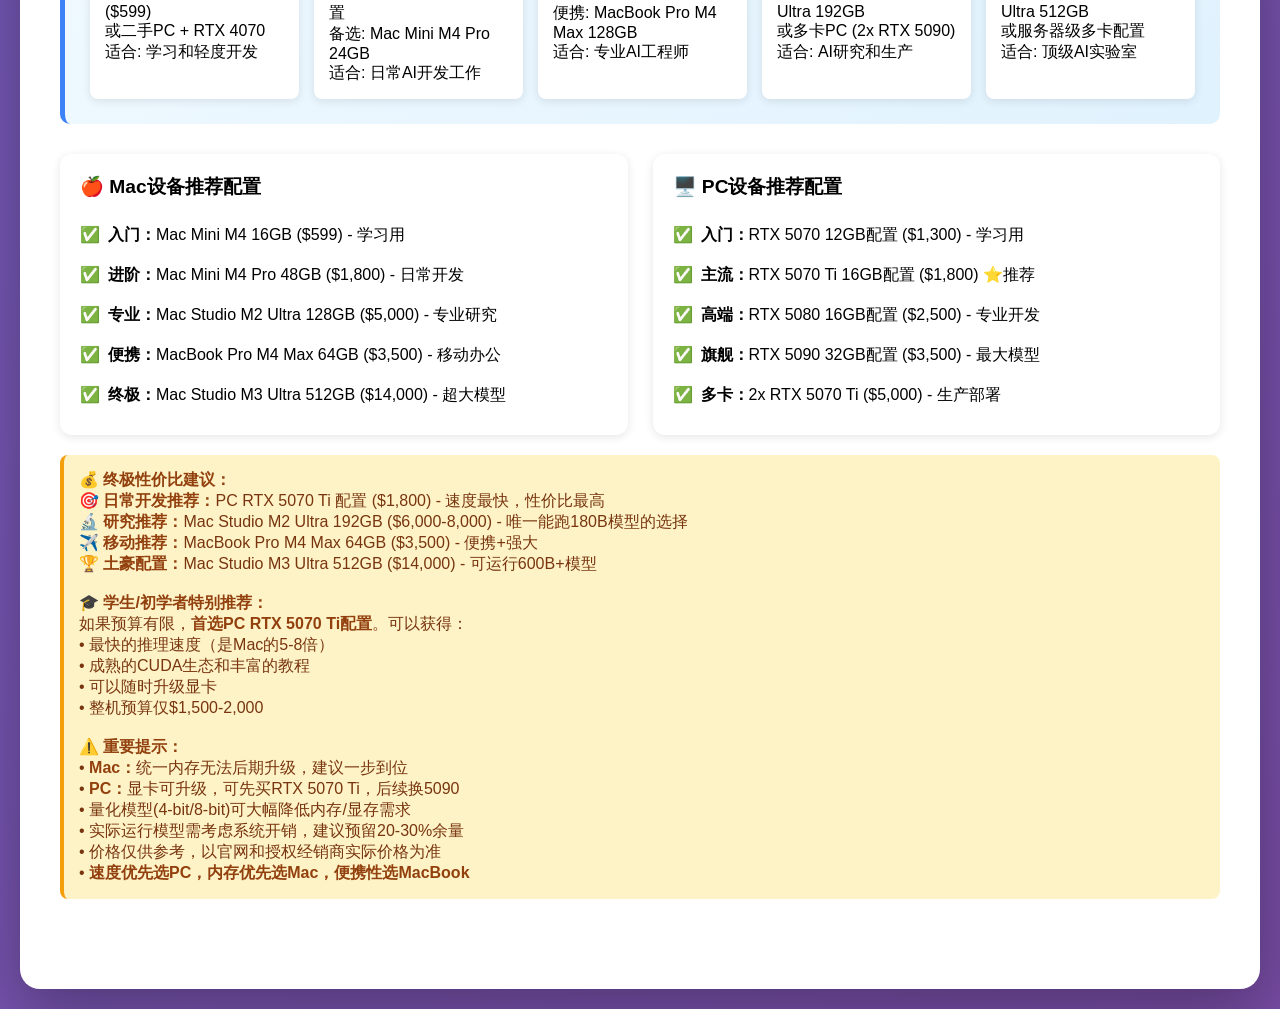
==== commit 2417f162: "Add PC RTX 5070 Ti comparison to Mac AI specs page Major additions: - Complete RTX 5070 Ti specifica" ====
--- a/mac-ai-model-specs.html
+++ b/mac-ai-model-specs.html
@@ -3,7 +3,7 @@
 <head>
     <meta charset="UTF-8">
     <meta name="viewport" content="width=device-width, initial-scale=1.0">
-    <title>Mac设备AI模型运行能力对比</title>
+    <title>Mac vs PC AI模型运行能力全面对比 - RTX 5070 Ti vs Apple Silicon 2025</title>
     <style>
         * {
             margin: 0;
@@ -296,13 +296,128 @@
             height: 20px;
             border-radius: 4px;
         }
+
+        .pc-card {
+            background: linear-gradient(135deg, #fefefe 0%, #f0fdf4 100%);
+            border: 2px solid #10b981;
+        }
+
+        .pc-card .chip-badge {
+            background: linear-gradient(135deg, #10b981 0%, #059669 100%);
+        }
+
+        .vs-table {
+            width: 100%;
+            border-collapse: collapse;
+            margin-top: 20px;
+            background: white;
+            border-radius: 10px;
+            overflow: hidden;
+            box-shadow: 0 4px 15px rgba(0,0,0,0.1);
+        }
+
+        .vs-table th {
+            background: linear-gradient(135deg, #7c3aed 0%, #a855f7 100%);
+            color: white;
+            padding: 15px;
+            text-align: center;
+            font-weight: 600;
+        }
+
+        .vs-table td {
+            padding: 15px;
+            border-bottom: 1px solid #e5e7eb;
+            text-align: center;
+        }
+
+        .vs-table tr:last-child td {
+            border-bottom: none;
+        }
+
+        .vs-table tr:hover {
+            background: #faf5ff;
+        }
+
+        .advantage {
+            color: #059669;
+            font-weight: 600;
+        }
+
+        .disadvantage {
+            color: #dc2626;
+            font-weight: 600;
+        }
+
+        .neutral {
+            color: #6b7280;
+        }
+
+        .highlight-box {
+            background: linear-gradient(135deg, #fef3c7 0%, #fde68a 100%);
+            border: 2px solid #f59e0b;
+            border-radius: 15px;
+            padding: 25px;
+            margin: 20px 0;
+        }
+
+        .highlight-box h3 {
+            color: #92400e;
+            margin-bottom: 15px;
+        }
+
+        .comparison-grid {
+            display: grid;
+            grid-template-columns: 1fr 1fr;
+            gap: 25px;
+            margin-top: 20px;
+        }
+
+        @media (max-width: 968px) {
+            .comparison-grid {
+                grid-template-columns: 1fr;
+            }
+        }
+
+        .pros-cons-box {
+            background: white;
+            border-radius: 12px;
+            padding: 20px;
+            box-shadow: 0 2px 10px rgba(0,0,0,0.1);
+        }
+
+        .pros-cons-box h4 {
+            margin-bottom: 15px;
+            font-size: 1.2em;
+        }
+
+        .pros-cons-box ul {
+            list-style: none;
+            padding: 0;
+        }
+
+        .pros-cons-box li {
+            padding: 8px 0;
+            line-height: 1.5;
+        }
+
+        .pros-cons-box li::before {
+            margin-right: 8px;
+        }
+
+        .pros-list li::before {
+            content: "✅";
+        }
+
+        .cons-list li::before {
+            content: "❌";
+        }
     </style>
 </head>
 <body>
     <div class="container">
         <header>
-            <h1>🍎 Mac设备AI模型运行能力对比</h1>
-            <p class="subtitle">Mac Mini / Mac Studio / MacBook Pro 全系列配置与AI模型适配指南 (2025年更新)</p>
+            <h1>🍎 Mac vs 🖥️ PC：AI模型运行能力全面对比</h1>
+            <p class="subtitle">Mac Mini / Mac Studio / MacBook Pro vs PC RTX 5070 Ti 全系列配置与AI模型适配指南 (2025年更新)</p>
         </header>
 
         <div class="content">
@@ -775,6 +890,288 @@
                                 ✓ AI性能提升显著<br>
                                 🔥 最新芯片，专为AI优化
                             </div>
+                        </div>
+                    </div>
+                </div>
+            </div>
+
+            <!-- PC配置系列 -->
+            <div class="section">
+                <h2 class="section-title">🖥️ PC配置：NVIDIA RTX 5070 Ti</h2>
+                <div class="device-grid">
+                    <!-- PC RTX 5070 Ti 基础配置 -->
+                    <div class="device-card pc-card">
+                        <div class="device-header">
+                            <div class="device-name">PC + RTX 5070 Ti</div>
+                            <div class="chip-badge">RTX 5070 Ti 🔥最新</div>
+                        </div>
+                        <div class="spec-table">
+                            <div class="spec-row">
+                                <span class="spec-label">CUDA核心</span>
+                                <span class="spec-value">8,960核</span>
+                            </div>
+                            <div class="spec-row">
+                                <span class="spec-label">Tensor核心</span>
+                                <span class="spec-value">280核 (第5代)</span>
+                            </div>
+                            <div class="spec-row">
+                                <span class="spec-label">显存 (VRAM)</span>
+                                <span class="spec-value">16GB GDDR7</span>
+                            </div>
+                            <div class="spec-row">
+                                <span class="spec-label">内存带宽</span>
+                                <span class="spec-value">896 GB/s</span>
+                            </div>
+                            <div class="spec-row">
+                                <span class="spec-label">AI性能</span>
+                                <span class="spec-value">1,406 AI TOPS</span>
+                            </div>
+                            <div class="spec-row">
+                                <span class="spec-label">功耗</span>
+                                <span class="spec-value">300W TDP</span>
+                            </div>
+                        </div>
+                        <div class="price-tag">显卡价格: $749 (约¥5,400)</div>
+                        <div class="model-capacity">
+                            <div class="model-capacity-title">可运行模型 (推理速度):</div>
+                            <div class="model-capacity-list">
+                                ✓ 7-8B模型: 87 tokens/秒 🚀<br>
+                                ✓ 13-14B模型: ~60 tokens/秒<br>
+                                ✓ 20B模型: 66 tokens/秒<br>
+                                ✓ 32B模型 (4-bit): ~40 tokens/秒<br>
+                                <strong>⚡ 推理速度是Mac的3-8倍！</strong>
+                            </div>
+                        </div>
+                    </div>
+
+                    <!-- PC 完整配置 -->
+                    <div class="device-card pc-card">
+                        <div class="device-header">
+                            <div class="device-name">推荐PC完整配置</div>
+                            <div class="chip-badge">AI工作站</div>
+                        </div>
+                        <div class="spec-table">
+                            <div class="spec-row">
+                                <span class="spec-label">显卡</span>
+                                <span class="spec-value">RTX 5070 Ti 16GB</span>
+                            </div>
+                            <div class="spec-row">
+                                <span class="spec-label">处理器</span>
+                                <span class="spec-value">Intel i7/i9 或 AMD Ryzen 7/9</span>
+                            </div>
+                            <div class="spec-row">
+                                <span class="spec-label">系统内存</span>
+                                <span class="spec-value">32GB DDR4/DDR5</span>
+                            </div>
+                            <div class="spec-row">
+                                <span class="spec-label">存储</span>
+                                <span class="spec-value">1TB NVMe SSD</span>
+                            </div>
+                            <div class="spec-row">
+                                <span class="spec-label">电源</span>
+                                <span class="spec-value">750W 80+ Gold</span>
+                            </div>
+                        </div>
+                        <div class="price-tag">整机预算: $1,500-2,000 (约¥11,000-14,500)</div>
+                        <div class="model-capacity">
+                            <div class="model-capacity-title">配置优势:</div>
+                            <div class="model-capacity-list">
+                                ✓ 显卡可独立升级<br>
+                                ✓ 内存可随时扩展至128GB+<br>
+                                ✓ 多GPU配置支持（SLI/NVLink）<br>
+                                ✓ 散热和扩展性更好
+                            </div>
+                        </div>
+                    </div>
+
+                    <!-- RTX 5070 Ti vs 其他GPU对比 -->
+                    <div class="device-card pc-card">
+                        <div class="device-header">
+                            <div class="device-name">其他NVIDIA显卡对比</div>
+                            <div class="chip-badge">参考对比</div>
+                        </div>
+                        <div class="spec-table">
+                            <div class="spec-row">
+                                <span class="spec-label">RTX 5070</span>
+                                <span class="spec-value">12GB GDDR7, $549</span>
+                            </div>
+                            <div class="spec-row">
+                                <span class="spec-label">RTX 5070 Ti</span>
+                                <span class="spec-value">16GB GDDR7, $749 ⭐推荐</span>
+                            </div>
+                            <div class="spec-row">
+                                <span class="spec-label">RTX 5080</span>
+                                <span class="spec-value">16GB GDDR7, $999</span>
+                            </div>
+                            <div class="spec-row">
+                                <span class="spec-label">RTX 5090</span>
+                                <span class="spec-value">32GB GDDR7, $1,999</span>
+                            </div>
+                            <div class="spec-row">
+                                <span class="spec-label">RTX 4090</span>
+                                <span class="spec-value">24GB GDDR6X, ~$1,599</span>
+                            </div>
+                        </div>
+                        <div class="model-capacity">
+                            <div class="model-capacity-title">选择建议:</div>
+                            <div class="model-capacity-list">
+                                • RTX 5070 Ti: 性价比最佳，16GB足够大多数模型<br>
+                                • RTX 5090: 土豪之选，32GB可运行更大模型<br>
+                                • RTX 4090: 上一代旗舰，24GB二手市场价格合理
+                            </div>
+                        </div>
+                    </div>
+                </div>
+
+                <div class="note">
+                    <strong>💡 PC端优势：</strong><br>
+                    • 推理速度快：在16GB范围内的模型上，速度是Mac的3-15倍<br>
+                    • 可扩展性：可随时升级显卡、增加内存、甚至多卡并联<br>
+                    • 性价比高：RTX 5070 Ti仅$749，整机$1,500-2,000就能获得强大AI性能<br>
+                    • 生态丰富：CUDA生态完善，支持更多AI框架和工具<br><br>
+                    <strong>⚠️ PC端劣势：</strong><br>
+                    • 内存限制：显存最大32GB（RTX 5090），无法运行70B+模型<br>
+                    • 功耗高：整机功耗400-600W，是Mac的5-10倍<br>
+                    • 体积大：需要独立机箱，不便携<br>
+                    • 噪音大：高负载时风扇噪音明显
+                </div>
+            </div>
+
+            <!-- Mac vs PC 全面对比 -->
+            <div class="section">
+                <h2 class="section-title">⚔️ Mac vs PC：全面对比分析</h2>
+
+                <div class="highlight-box">
+                    <h3>🎯 核心对比：选Mac还是选PC？</h3>
+                    <table class="vs-table">
+                        <thead>
+                            <tr>
+                                <th>对比项目</th>
+                                <th>🍎 Mac (Apple Silicon)</th>
+                                <th>🖥️ PC (RTX 5070 Ti)</th>
+                                <th>胜者</th>
+                            </tr>
+                        </thead>
+                        <tbody>
+                            <tr>
+                                <td><strong>推理速度</strong></td>
+                                <td>7B模型: 11-14 t/s<br>20B模型: ~8 t/s</td>
+                                <td class="advantage">7B模型: 87 t/s<br>20B模型: 66 t/s</td>
+                                <td class="advantage">PC (5-8倍快)</td>
+                            </tr>
+                            <tr>
+                                <td><strong>最大模型支持</strong></td>
+                                <td class="advantage">Mac Mini: 最大64GB<br>Mac Studio: 最大512GB<br>可运行600B+模型</td>
+                                <td>RTX 5070 Ti: 16GB<br>最大~32B模型</td>
+                                <td class="advantage">Mac (内存更大)</td>
+                            </tr>
+                            <tr>
+                                <td><strong>价格</strong></td>
+                                <td>Mac Mini M4 16GB: $599<br>Mac Mini M4 Pro 64GB: ~$2,000</td>
+                                <td class="advantage">RTX 5070 Ti: $749<br>整机: $1,500-2,000</td>
+                                <td class="advantage">PC (性价比高)</td>
+                            </tr>
+                            <tr>
+                                <td><strong>功耗</strong></td>
+                                <td class="advantage">40-80W (整机)</td>
+                                <td>300W (显卡)<br>400-600W (整机)</td>
+                                <td class="advantage">Mac (低80%)</td>
+                            </tr>
+                            <tr>
+                                <td><strong>可扩展性</strong></td>
+                                <td>内存不可升级<br>一体化设计</td>
+                                <td class="advantage">显卡可升级<br>内存可扩展<br>支持多GPU</td>
+                                <td class="advantage">PC (灵活性高)</td>
+                            </tr>
+                            <tr>
+                                <td><strong>便携性</strong></td>
+                                <td class="advantage">MacBook: 便携<br>Mac Mini: 小巧静音</td>
+                                <td>台式机，不便携<br>噪音较大</td>
+                                <td class="advantage">Mac (移动友好)</td>
+                            </tr>
+                            <tr>
+                                <td><strong>软件生态</strong></td>
+                                <td>Metal框架<br>MLX框架<br>部分工具需适配</td>
+                                <td class="advantage">CUDA完善<br>PyTorch/TF原生支持<br>工具链成熟</td>
+                                <td class="advantage">PC (生态更好)</td>
+                            </tr>
+                            <tr>
+                                <td><strong>训练能力</strong></td>
+                                <td>适合小规模训练<br>LoRA/QLoRA微调</td>
+                                <td class="advantage">更快的训练速度<br>成熟的训练框架</td>
+                                <td class="advantage">PC (训练更快)</td>
+                            </tr>
+                        </tbody>
+                    </table>
+                </div>
+
+                <div class="comparison-grid">
+                    <div class="pros-cons-box">
+                        <h4>🍎 选择Mac的理由</h4>
+                        <ul class="pros-list">
+                            <li>需要运行70B+超大模型</li>
+                            <li>追求极低功耗和安静运行</li>
+                            <li>需要便携性（MacBook）</li>
+                            <li>主要用于推理，对速度要求不极致</li>
+                            <li>预算充足（高配Mac Studio）</li>
+                            <li>已经在Mac生态内工作</li>
+                            <li>重视设计和用户体验</li>
+                        </ul>
+                    </div>
+
+                    <div class="pros-cons-box">
+                        <h4>🖥️ 选择PC的理由</h4>
+                        <ul class="pros-list">
+                            <li>需要最快的推理速度</li>
+                            <li>主要运行16GB以内的模型</li>
+                            <li>预算有限（$1,500-2,000）</li>
+                            <li>需要进行模型训练</li>
+                            <li>要求硬件可升级</li>
+                            <li>依赖CUDA生态和工具</li>
+                            <li>可能需要多GPU配置</li>
+                        </ul>
+                    </div>
+                </div>
+
+                <div class="highlight-box">
+                    <h3>💡 具体场景推荐</h3>
+                    <div class="model-sizes">
+                        <div class="model-size-card">
+                            <strong>📝 日常开发 (7-13B模型)</strong>
+                            <div><strong>推荐PC：</strong> RTX 5070 Ti</div>
+                            <div>理由：速度快5-8倍，价格便宜</div>
+                            <div>预算：$1,500-2,000</div>
+                        </div>
+                        <div class="model-size-card">
+                            <strong>🔬 AI研究 (70-120B模型)</strong>
+                            <div><strong>推荐Mac：</strong> Mac Studio M2 Ultra</div>
+                            <div>理由：大内存支持，PC无法运行</div>
+                            <div>预算：$4,000-8,000</div>
+                        </div>
+                        <div class="model-size-card">
+                            <strong>💼 专业开发 (32B模型)</strong>
+                            <div><strong>两者均可</strong></div>
+                            <div>Mac：Mac Mini M4 Pro 48GB ($1,800)</div>
+                            <div>PC：RTX 5070 Ti配置 ($1,800)</div>
+                            <div>Mac省电安静，PC速度更快</div>
+                        </div>
+                        <div class="model-size-card">
+                            <strong>🚀 生产部署</strong>
+                            <div><strong>推荐PC：</strong> 多卡配置</div>
+                            <div>理由：吞吐量最大化</div>
+                            <div>可用2-4张RTX 5070 Ti并行</div>
+                        </div>
+                        <div class="model-size-card">
+                            <strong>✈️ 移动办公</strong>
+                            <div><strong>推荐Mac：</strong> MacBook Pro M4 Max</div>
+                            <div>理由：便携+强大性能</div>
+                            <div>预算：$3,000-4,000</div>
+                        </div>
+                        <div class="model-size-card">
+                            <strong>🎓 学生/入门</strong>
+                            <div><strong>推荐PC：</strong> RTX 5070 Ti</div>
+                            <div>理由：性价比最高</div>
+                            <div>预算：$1,500起</div>
                         </div>
                     </div>
                 </div>
@@ -884,54 +1281,114 @@
 
             <!-- 购买建议 -->
             <div class="section">
-                <h2 class="section-title">💡 购买建议</h2>
+                <h2 class="section-title">💡 购买建议 - Mac & PC 全方位推荐</h2>
+
+                <div class="highlight-box">
+                    <h3>🏅 最佳性价比配置推荐</h3>
+                    <div class="model-sizes">
+                        <div class="model-size-card">
+                            <strong>🥇 最佳入门：PC RTX 5070 Ti</strong>
+                            <div>配置: RTX 5070 Ti + R7/i7 + 32GB RAM</div>
+                            <div>价格: $1,500-2,000</div>
+                            <div>适合: 7B-32B模型，推理最快</div>
+                            <div>⭐ 性价比冠军</div>
+                        </div>
+                        <div class="model-size-card">
+                            <strong>🥈 最佳中端：Mac Mini M4 Pro 48GB</strong>
+                            <div>价格: ~$1,800</div>
+                            <div>适合: 32B-70B模型</div>
+                            <div>优势: 安静省电，维护简单</div>
+                        </div>
+                        <div class="model-size-card">
+                            <strong>🥉 最佳高端：Mac Studio M2 Ultra 192GB</strong>
+                            <div>价格: ~$6,000-8,000</div>
+                            <div>适合: 70B-180B模型</div>
+                            <div>优势: PC无法比拟的大内存</div>
+                        </div>
+                    </div>
+                </div>
+
                 <div class="model-guide">
-                    <h3>根据需求选择合适的Mac设备</h3>
+                    <h3>📊 按预算选择设备</h3>
                     <div class="model-sizes">
                         <div class="model-size-card">
-                            <strong>🎯 入门AI开发者</strong>
-                            <div>推荐: Mac Mini M4 (16-24GB)</div>
-                            <div>价格: $599起</div>
-                            <div>适合: 7B-32B模型</div>
-                        </div>
-                        <div class="model-size-card">
-                            <strong>💼 专业开发者</strong>
-                            <div>推荐: Mac Mini M4 Pro (48-64GB)</div>
-                            <div>价格: $1,399起</div>
-                            <div>适合: 32B-70B模型</div>
-                        </div>
-                        <div class="model-size-card">
-                            <strong>🚀 AI研究者</strong>
-                            <div>推荐: Mac Studio M2 Ultra (128-192GB)</div>
-                            <div>价格: $3,999起</div>
-                            <div>适合: 120B-180B模型</div>
-                        </div>
-                        <div class="model-size-card">
-                            <strong>⚡ 移动AI开发</strong>
-                            <div>推荐: MacBook Pro M4 Max (64-128GB)</div>
-                            <div>价格: $3,199起</div>
-                            <div>适合: 70B-120B模型</div>
-                        </div>
-                        <div class="model-size-card">
-                            <strong>🏆 顶级AI实验室</strong>
-                            <div>推荐: Mac Studio M3 Ultra (512GB)</div>
-                            <div>价格: ~$14,099</div>
-                            <div>适合: 600B+超大模型</div>
+                            <strong>💵 预算 $600-1,000</strong>
+                            <div>推荐: Mac Mini M4 16GB ($599)</div>
+                            <div>或二手PC + RTX 4070</div>
+                            <div>适合: 学习和轻度开发</div>
+                        </div>
+                        <div class="model-size-card">
+                            <strong>💰 预算 $1,500-2,500</strong>
+                            <div>首选: PC RTX 5070 Ti 配置</div>
+                            <div>备选: Mac Mini M4 Pro 24GB</div>
+                            <div>适合: 日常AI开发工作</div>
+                        </div>
+                        <div class="model-size-card">
+                            <strong>💎 预算 $3,000-5,000</strong>
+                            <div>台式: PC RTX 5090 配置</div>
+                            <div>便携: MacBook Pro M4 Max 128GB</div>
+                            <div>适合: 专业AI工程师</div>
+                        </div>
+                        <div class="model-size-card">
+                            <strong>💸 预算 $6,000-10,000</strong>
+                            <div>推荐: Mac Studio M2 Ultra 192GB</div>
+                            <div>或多卡PC (2x RTX 5090)</div>
+                            <div>适合: AI研究和生产</div>
+                        </div>
+                        <div class="model-size-card">
+                            <strong>🏆 预算 $10,000+</strong>
+                            <div>终极: Mac Studio M3 Ultra 512GB</div>
+                            <div>或服务器级多卡配置</div>
+                            <div>适合: 顶级AI实验室</div>
                         </div>
                     </div>
                 </div>
 
+                <div class="comparison-grid">
+                    <div class="pros-cons-box">
+                        <h4>🍎 Mac设备推荐配置</h4>
+                        <ul class="pros-list">
+                            <li><strong>入门：</strong>Mac Mini M4 16GB ($599) - 学习用</li>
+                            <li><strong>进阶：</strong>Mac Mini M4 Pro 48GB ($1,800) - 日常开发</li>
+                            <li><strong>专业：</strong>Mac Studio M2 Ultra 128GB ($5,000) - 专业研究</li>
+                            <li><strong>便携：</strong>MacBook Pro M4 Max 64GB ($3,500) - 移动办公</li>
+                            <li><strong>终极：</strong>Mac Studio M3 Ultra 512GB ($14,000) - 超大模型</li>
+                        </ul>
+                    </div>
+
+                    <div class="pros-cons-box">
+                        <h4>🖥️ PC设备推荐配置</h4>
+                        <ul class="pros-list">
+                            <li><strong>入门：</strong>RTX 5070 12GB配置 ($1,300) - 学习用</li>
+                            <li><strong>主流：</strong>RTX 5070 Ti 16GB配置 ($1,800) ⭐推荐</li>
+                            <li><strong>高端：</strong>RTX 5080 16GB配置 ($2,500) - 专业开发</li>
+                            <li><strong>旗舰：</strong>RTX 5090 32GB配置 ($3,500) - 最大模型</li>
+                            <li><strong>多卡：</strong>2x RTX 5070 Ti ($5,000) - 生产部署</li>
+                        </ul>
+                    </div>
+                </div>
+
                 <div class="note">
-                    <strong>💰 性价比建议：</strong><br>
-                    • 最佳入门选择：Mac Mini M4 16GB ($599) - 性价比之王<br>
-                    • 最佳专业选择：Mac Mini M4 Pro 48GB ($1,799左右) - 可运行70B模型<br>
-                    • 移动首选：MacBook Pro M4 Max 64GB - 便携+高性能<br>
-                    • 终极选择：Mac Studio M3 Ultra 512GB - 可运行最大规模模型<br><br>
+                    <strong>💰 终极性价比建议：</strong><br>
+                    <strong>🎯 日常开发推荐：</strong>PC RTX 5070 Ti 配置 ($1,800) - 速度最快，性价比最高<br>
+                    <strong>🔬 研究推荐：</strong>Mac Studio M2 Ultra 192GB ($6,000-8,000) - 唯一能跑180B模型的选择<br>
+                    <strong>✈️ 移动推荐：</strong>MacBook Pro M4 Max 64GB ($3,500) - 便携+强大<br>
+                    <strong>🏆 土豪配置：</strong>Mac Studio M3 Ultra 512GB ($14,000) - 可运行600B+模型<br><br>
+
+                    <strong>🎓 学生/初学者特别推荐：</strong><br>
+                    如果预算有限，<strong>首选PC RTX 5070 Ti配置</strong>。可以获得：<br>
+                    • 最快的推理速度（是Mac的5-8倍）<br>
+                    • 成熟的CUDA生态和丰富的教程<br>
+                    • 可以随时升级显卡<br>
+                    • 整机预算仅$1,500-2,000<br><br>
+
                     <strong>⚠️ 重要提示：</strong><br>
-                    • 统一内存无法后期升级，建议一步到位<br>
-                    • 量化模型(4-bit/8-bit)可大幅降低内存需求<br>
-                    • 实际运行模型需考虑系统和应用内存占用，建议预留20-30%余量<br>
-                    • 价格仅供参考，以Apple官网和授权经销商实际价格为准
+                    • <strong>Mac：</strong>统一内存无法后期升级，建议一步到位<br>
+                    • <strong>PC：</strong>显卡可升级，可先买RTX 5070 Ti，后续换5090<br>
+                    • 量化模型(4-bit/8-bit)可大幅降低内存/显存需求<br>
+                    • 实际运行模型需考虑系统开销，建议预留20-30%余量<br>
+                    • 价格仅供参考，以官网和授权经销商实际价格为准<br>
+                    • <strong>速度优先选PC，内存优先选Mac，便携性选MacBook</strong>
                 </div>
             </div>
         </div>
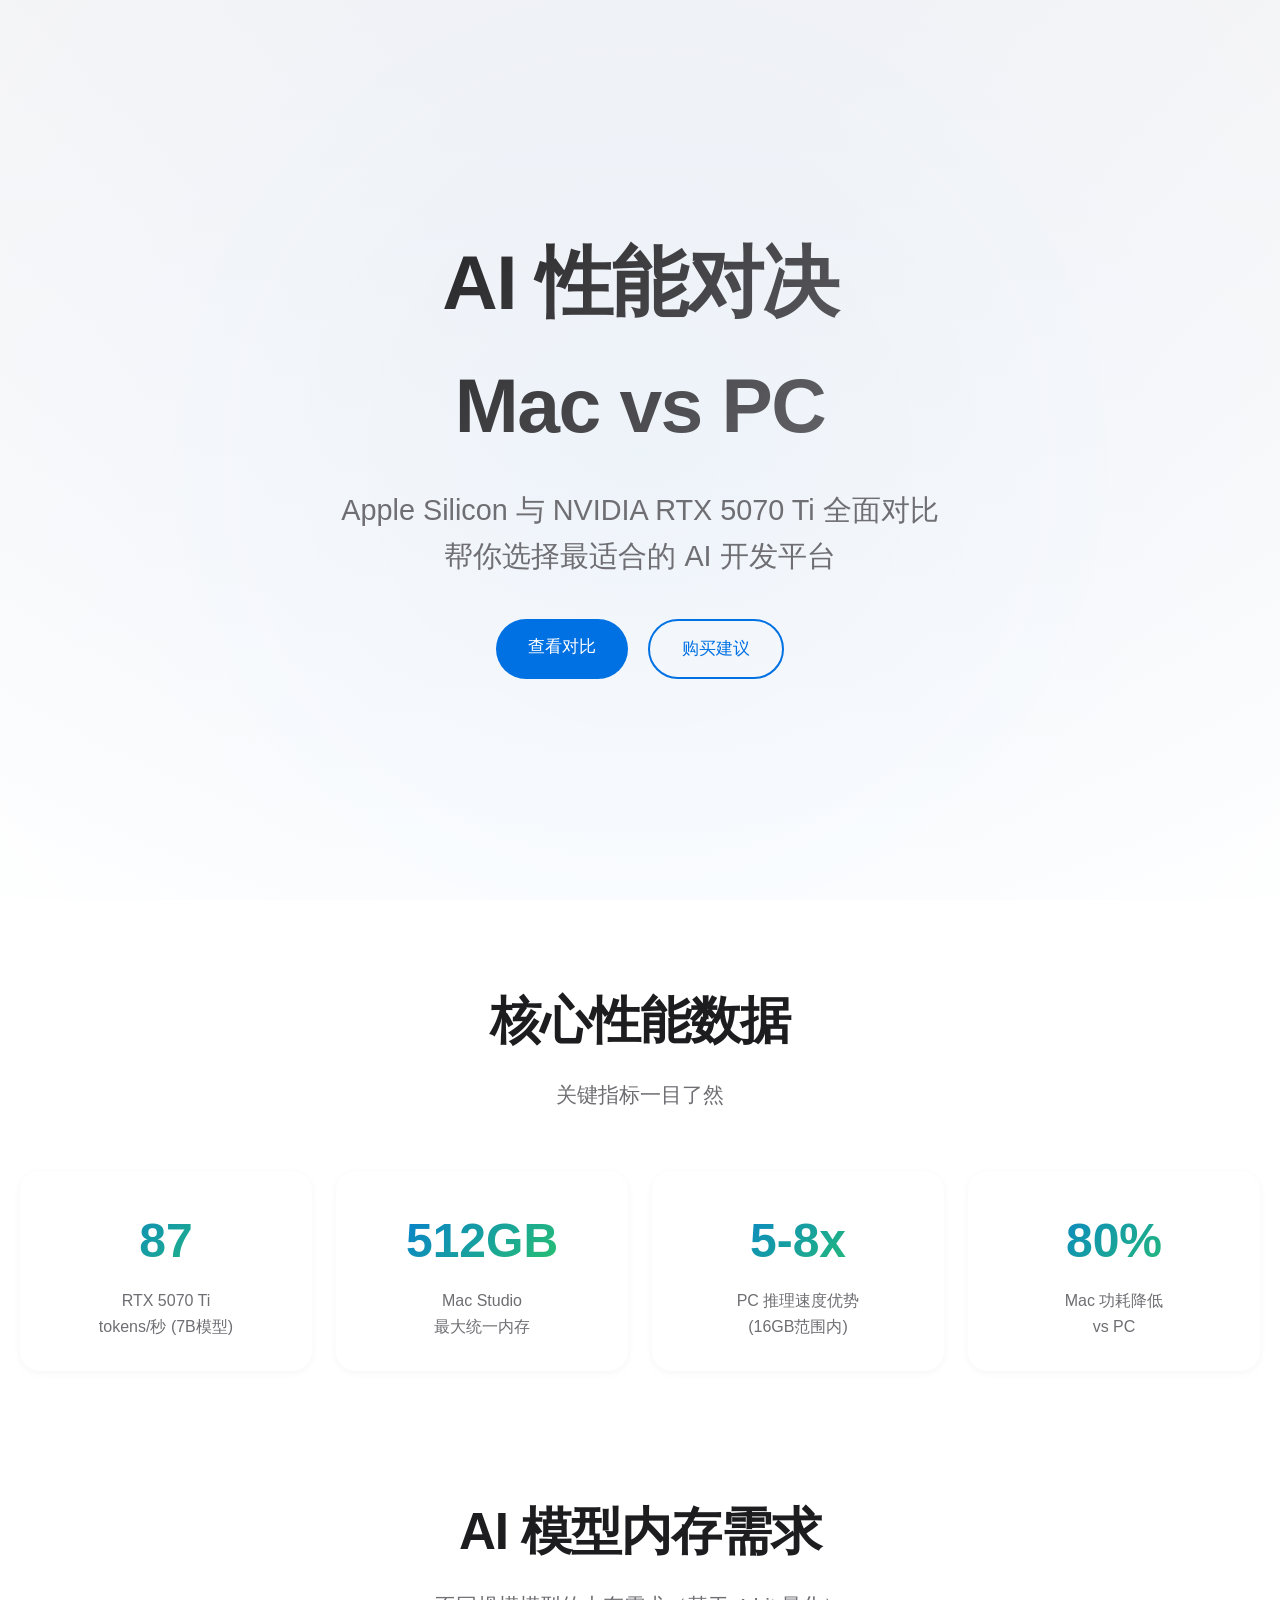
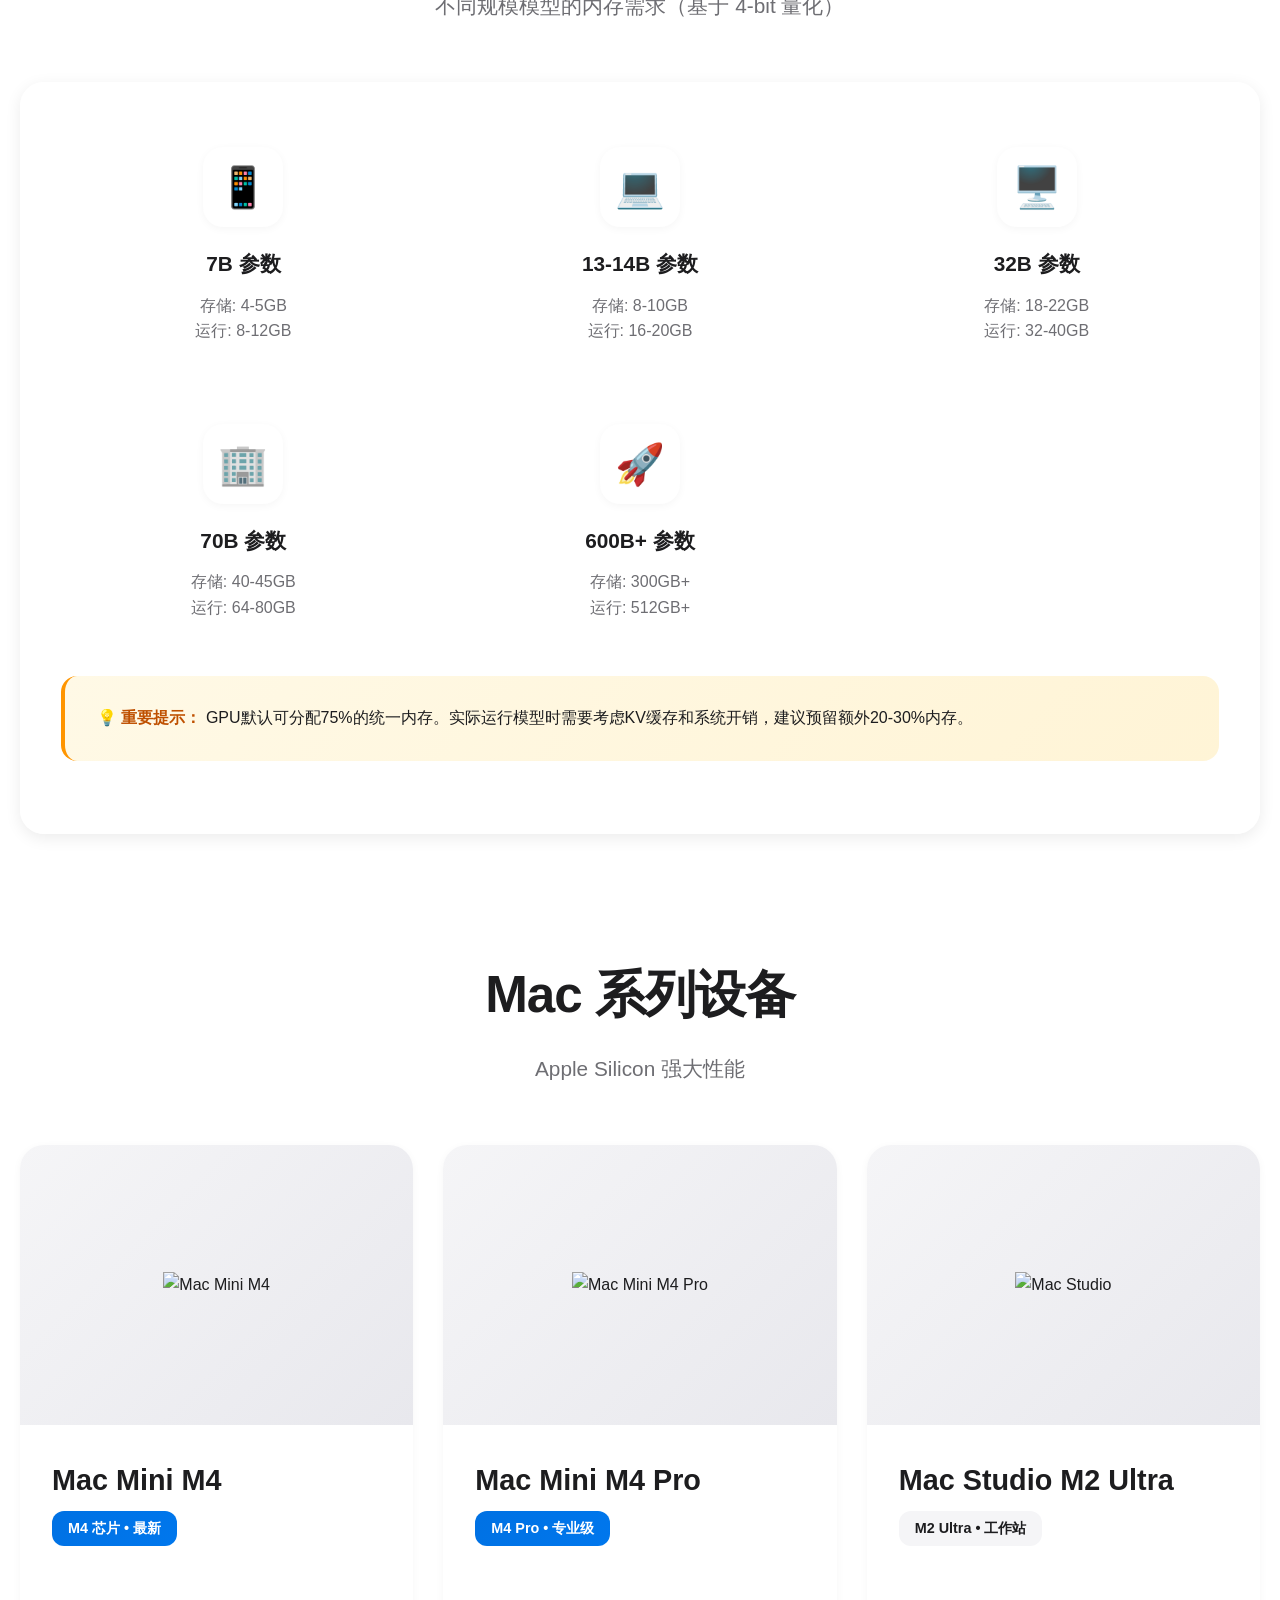
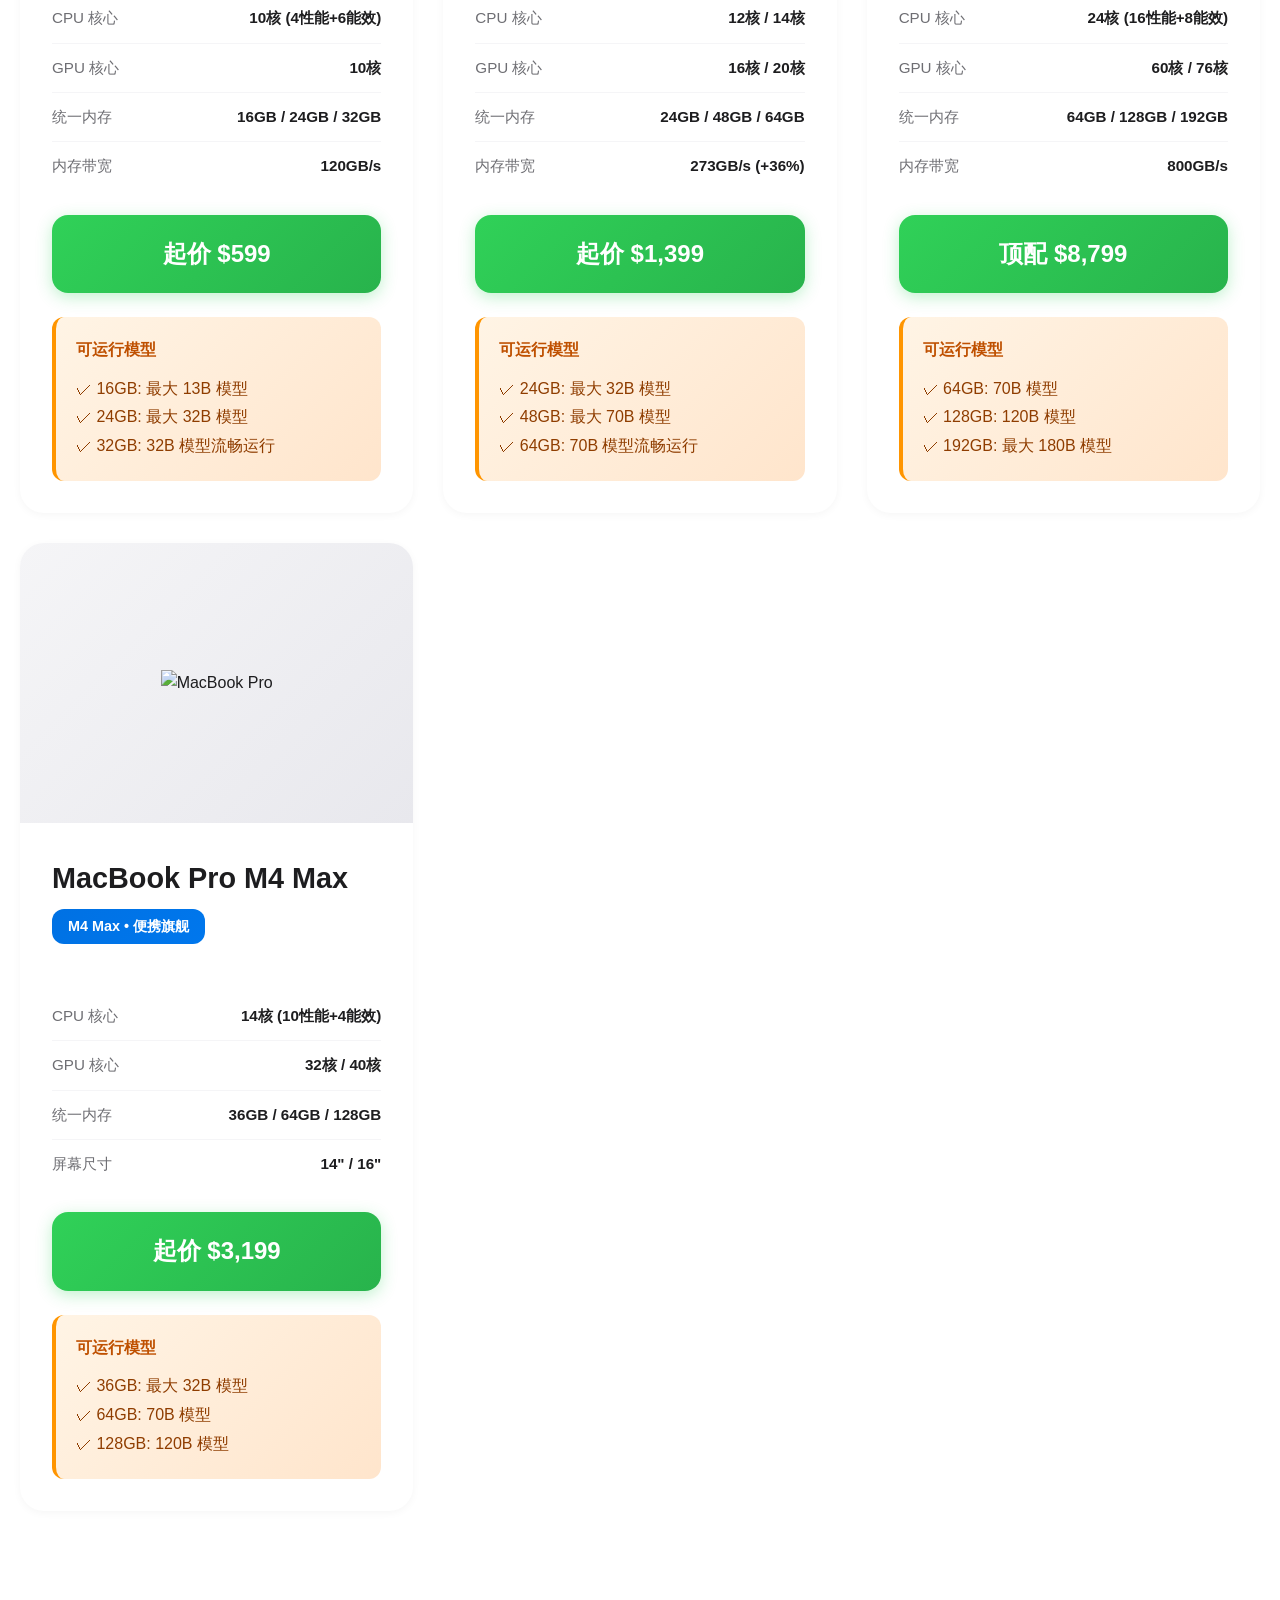
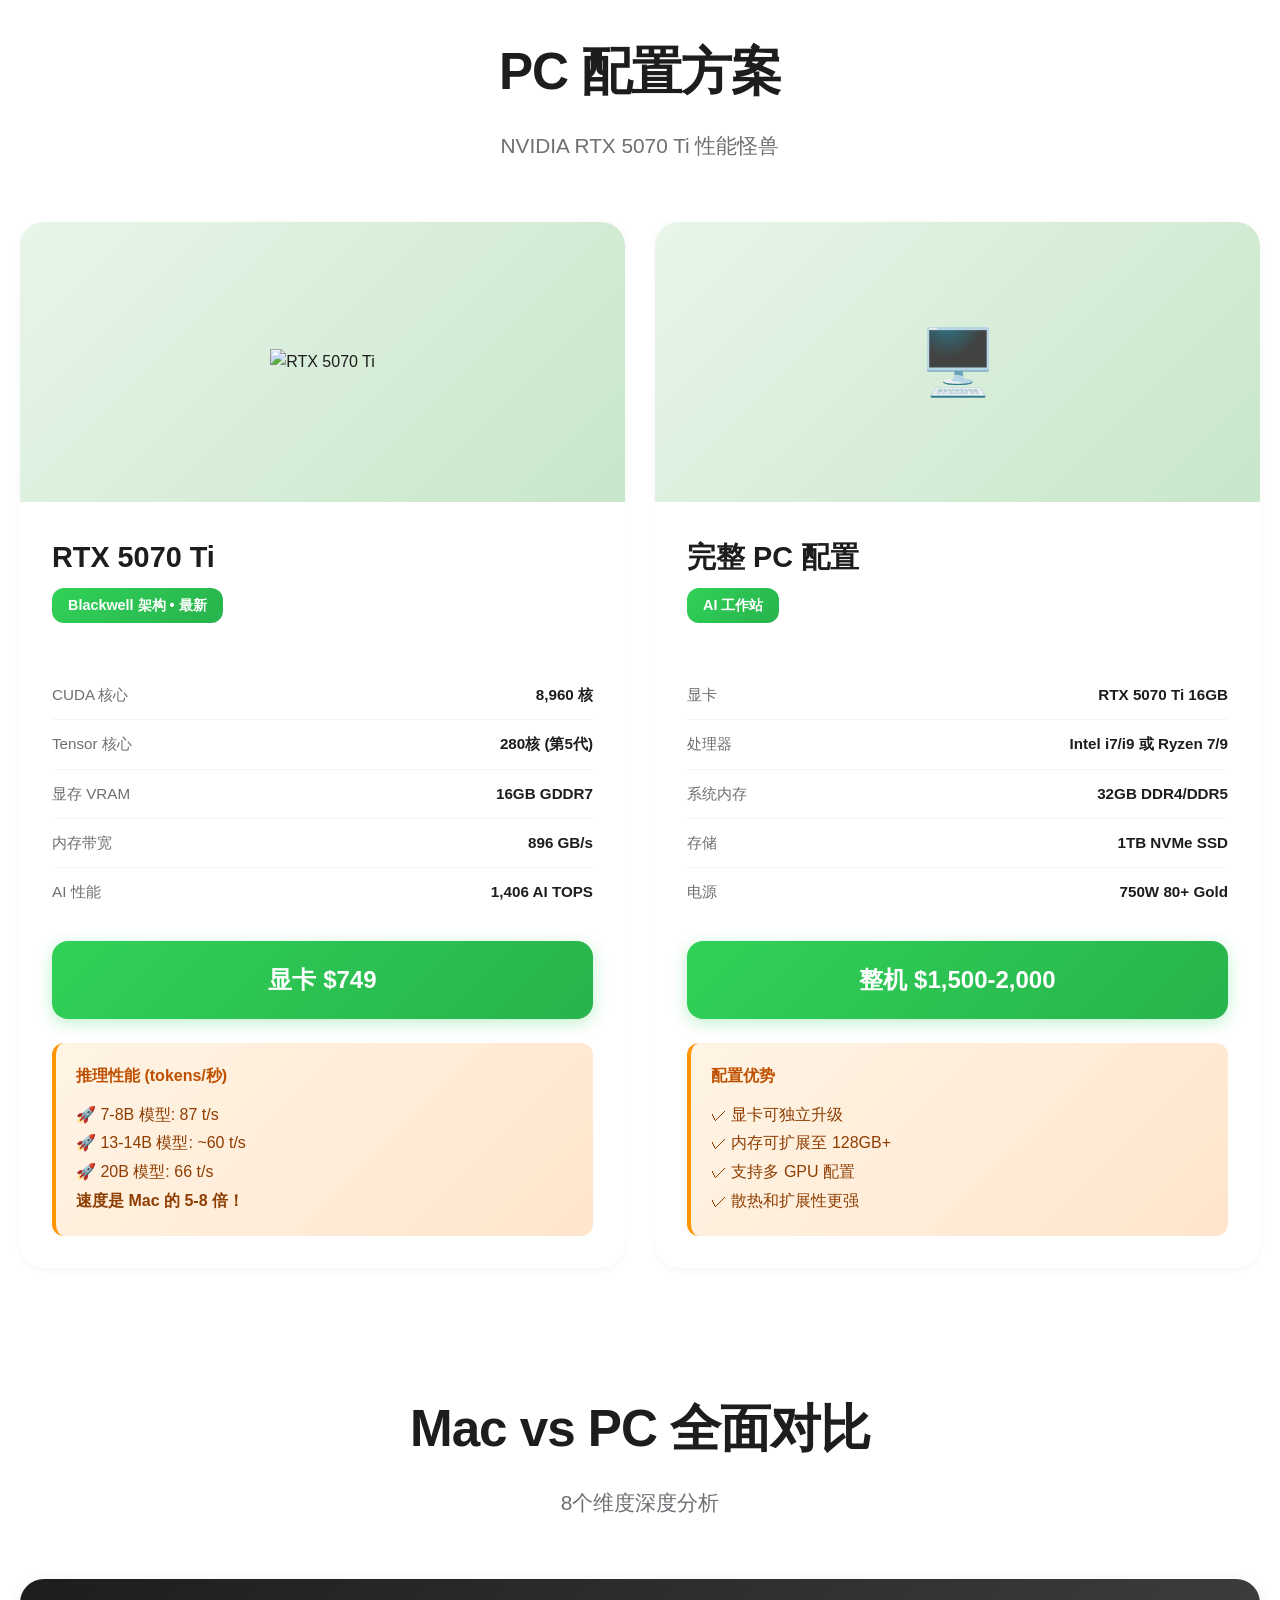
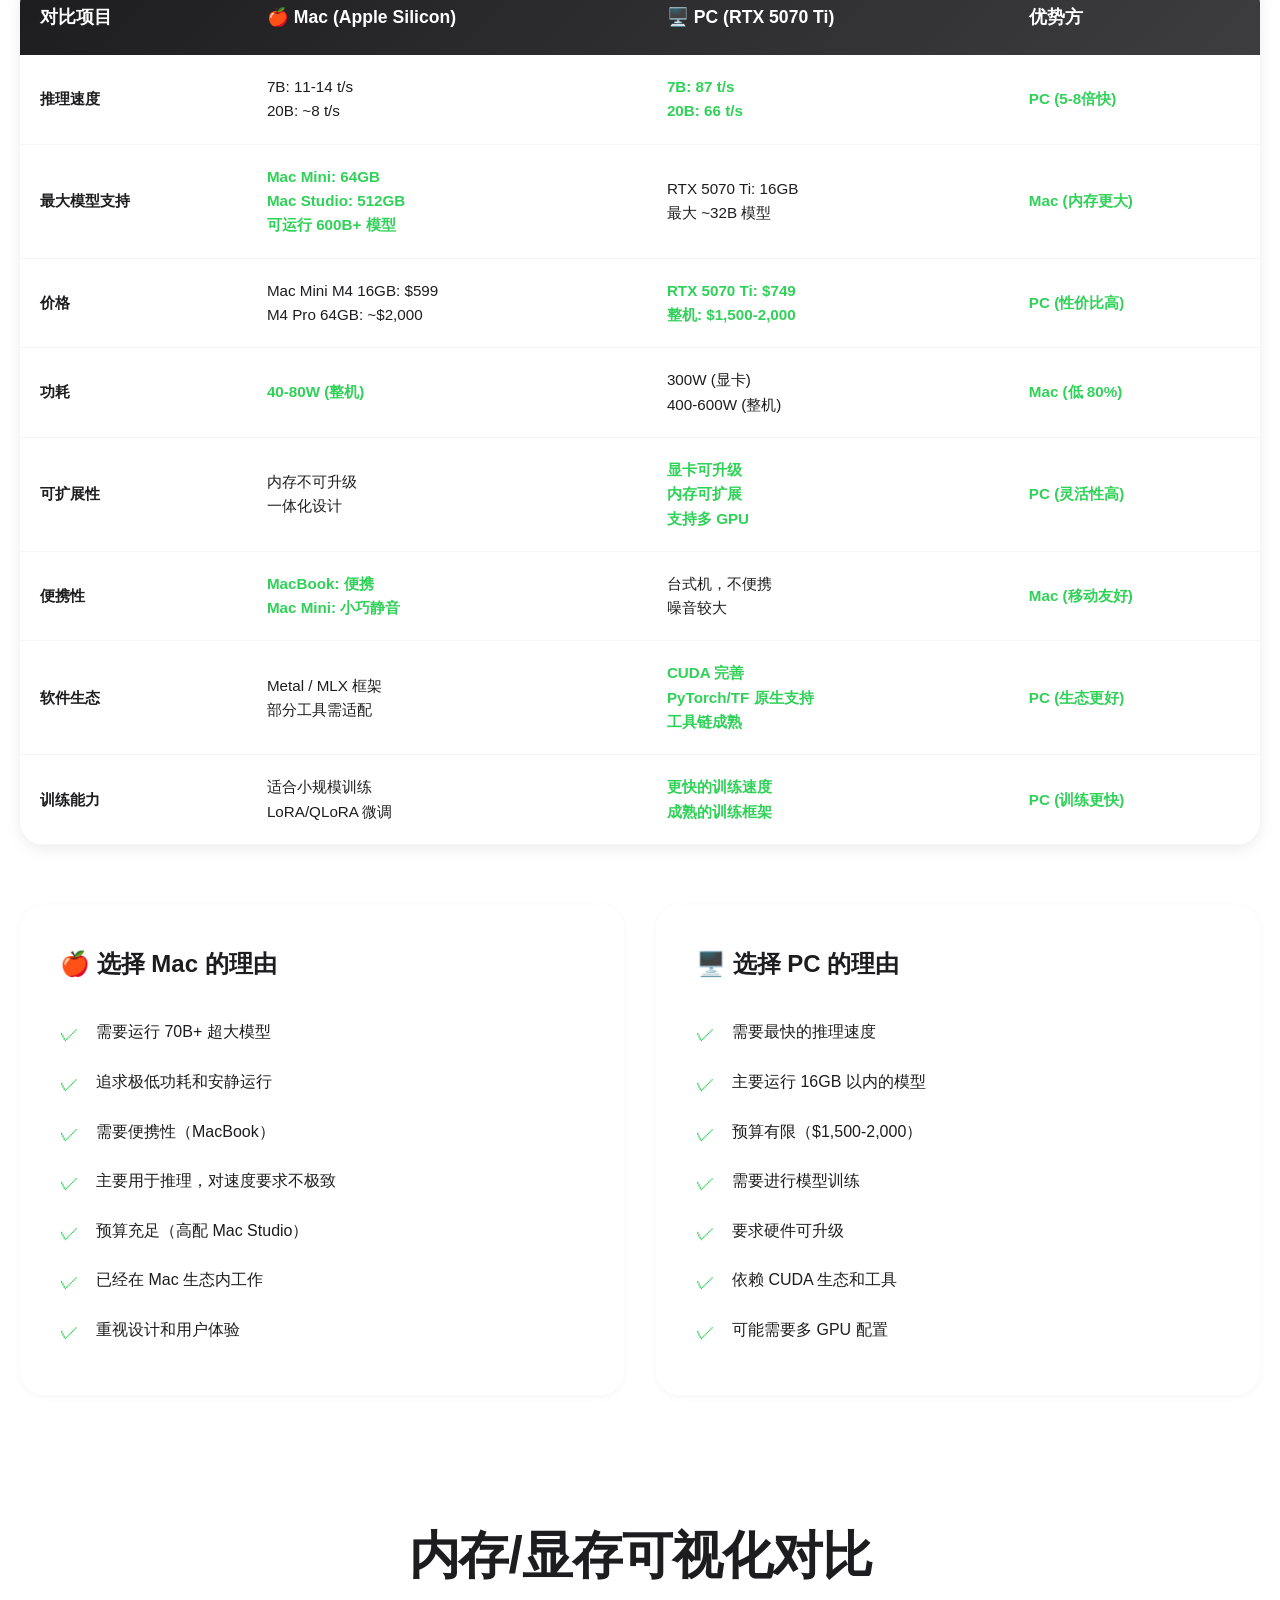
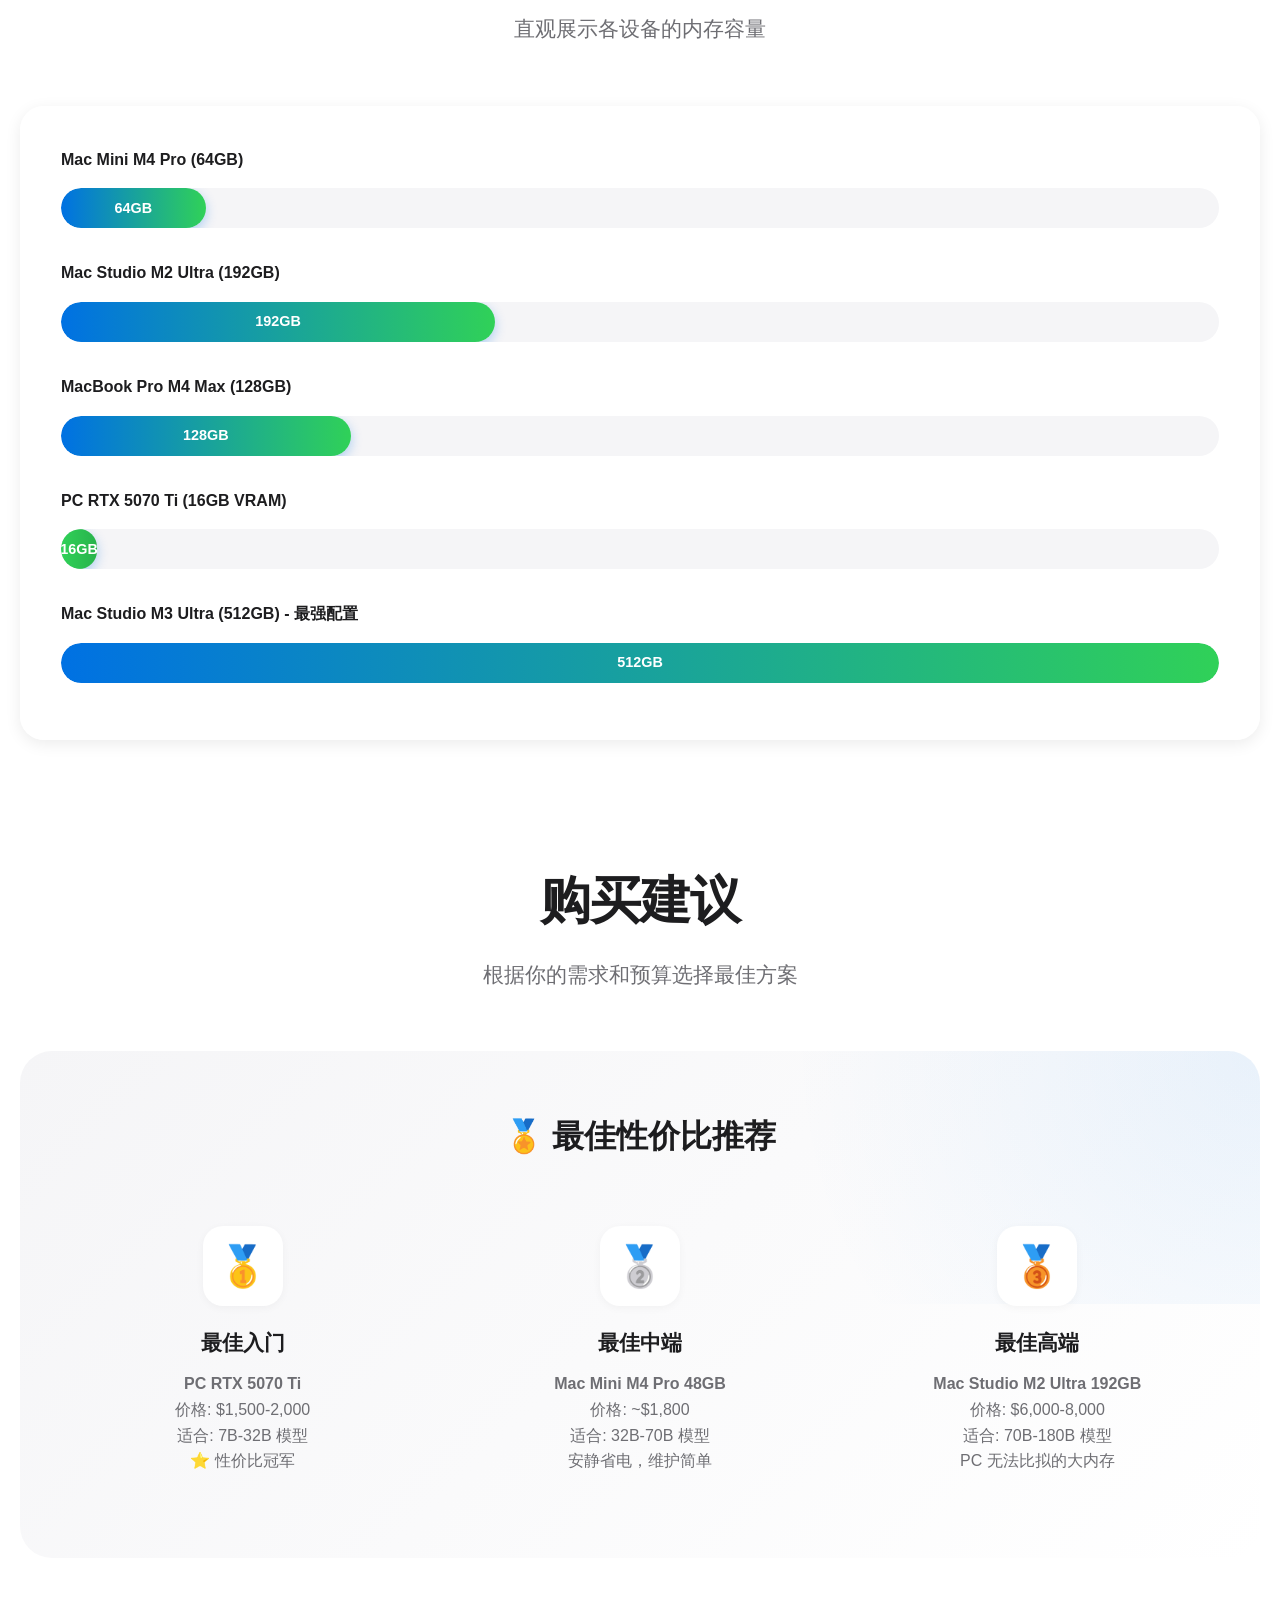
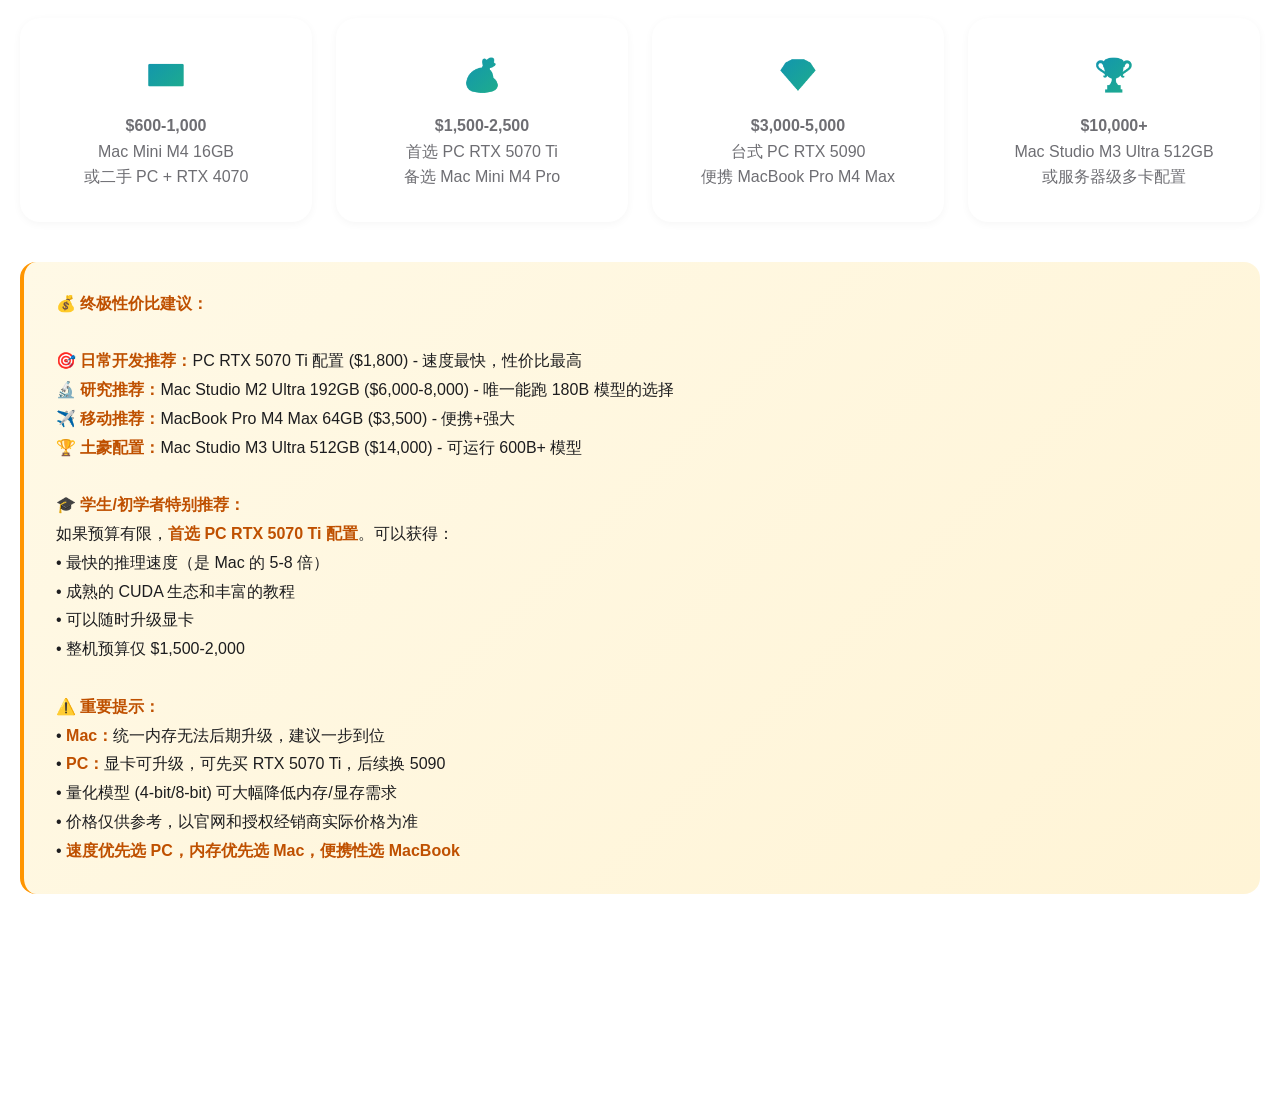
==== commit 7e9aadbb: "Complete redesign with Apple-style premium aesthetics Major design improvements: - Removed blue/purp" ====
--- a/mac-ai-model-specs.html
+++ b/mac-ai-model-specs.html
@@ -11,1413 +11,1276 @@
             box-sizing: border-box;
         }
 
+        :root {
+            --bg-primary: #ffffff;
+            --bg-secondary: #f5f5f7;
+            --bg-tertiary: #fbfbfd;
+            --text-primary: #1d1d1f;
+            --text-secondary: #6e6e73;
+            --accent-blue: #0071e3;
+            --accent-green: #30d158;
+            --accent-orange: #ff9500;
+            --shadow-sm: 0 2px 8px rgba(0,0,0,0.04);
+            --shadow-md: 0 4px 16px rgba(0,0,0,0.08);
+            --shadow-lg: 0 8px 32px rgba(0,0,0,0.12);
+        }
+
         body {
-            font-family: -apple-system, BlinkMacSystemFont, 'Segoe UI', 'Roboto', 'Helvetica', 'Arial', sans-serif;
-            background: linear-gradient(135deg, #667eea 0%, #764ba2 100%);
-            padding: 20px;
+            font-family: -apple-system, BlinkMacSystemFont, 'SF Pro Display', 'SF Pro Text', 'Helvetica Neue', sans-serif;
+            background: var(--bg-primary);
+            color: var(--text-primary);
+            line-height: 1.6;
+            overflow-x: hidden;
+        }
+
+        /* Hero Section */
+        .hero {
             min-height: 100vh;
-        }
-
+            display: flex;
+            align-items: center;
+            justify-content: center;
+            background: linear-gradient(180deg, #f5f5f7 0%, #ffffff 100%);
+            position: relative;
+            overflow: hidden;
+        }
+
+        .hero::before {
+            content: '';
+            position: absolute;
+            width: 150%;
+            height: 150%;
+            background: radial-gradient(circle at 50% 50%, rgba(0,113,227,0.05) 0%, transparent 70%);
+            animation: rotate 30s linear infinite;
+        }
+
+        @keyframes rotate {
+            from { transform: rotate(0deg); }
+            to { transform: rotate(360deg); }
+        }
+
+        .hero-content {
+            text-align: center;
+            z-index: 1;
+            padding: 40px 20px;
+            opacity: 0;
+            animation: fadeInUp 1s ease-out forwards;
+        }
+
+        @keyframes fadeInUp {
+            from {
+                opacity: 0;
+                transform: translateY(30px);
+            }
+            to {
+                opacity: 1;
+                transform: translateY(0);
+            }
+        }
+
+        .hero h1 {
+            font-size: clamp(2.5rem, 6vw, 5rem);
+            font-weight: 700;
+            letter-spacing: -0.02em;
+            margin-bottom: 20px;
+            background: linear-gradient(135deg, #1d1d1f 0%, #6e6e73 100%);
+            -webkit-background-clip: text;
+            -webkit-text-fill-color: transparent;
+            background-clip: text;
+        }
+
+        .hero .subtitle {
+            font-size: clamp(1.2rem, 2.5vw, 1.8rem);
+            color: var(--text-secondary);
+            font-weight: 400;
+            max-width: 900px;
+            margin: 0 auto;
+        }
+
+        .hero .cta-buttons {
+            margin-top: 40px;
+            display: flex;
+            gap: 20px;
+            justify-content: center;
+            flex-wrap: wrap;
+        }
+
+        .cta-button {
+            padding: 14px 32px;
+            border-radius: 980px;
+            font-size: 17px;
+            font-weight: 500;
+            text-decoration: none;
+            transition: all 0.3s cubic-bezier(0.4, 0, 0.2, 1);
+            cursor: pointer;
+            border: none;
+        }
+
+        .cta-primary {
+            background: var(--accent-blue);
+            color: white;
+        }
+
+        .cta-primary:hover {
+            background: #0077ed;
+            transform: translateY(-2px);
+            box-shadow: 0 8px 24px rgba(0,113,227,0.3);
+        }
+
+        .cta-secondary {
+            background: transparent;
+            color: var(--accent-blue);
+            border: 2px solid var(--accent-blue);
+        }
+
+        .cta-secondary:hover {
+            background: var(--accent-blue);
+            color: white;
+            transform: translateY(-2px);
+        }
+
+        /* Container */
         .container {
             max-width: 1400px;
             margin: 0 auto;
-            background: white;
-            border-radius: 20px;
-            box-shadow: 0 20px 60px rgba(0,0,0,0.3);
-            overflow: hidden;
-        }
-
-        header {
-            background: linear-gradient(135deg, #1e3a8a 0%, #3b82f6 100%);
-            color: white;
+            padding: 80px 20px;
+        }
+
+        .section {
+            margin-bottom: 120px;
+            opacity: 0;
+            transform: translateY(40px);
+            transition: all 0.8s cubic-bezier(0.4, 0, 0.2, 1);
+        }
+
+        .section.visible {
+            opacity: 1;
+            transform: translateY(0);
+        }
+
+        .section-header {
+            text-align: center;
+            margin-bottom: 60px;
+        }
+
+        .section-title {
+            font-size: clamp(2rem, 4vw, 3.5rem);
+            font-weight: 700;
+            letter-spacing: -0.02em;
+            margin-bottom: 16px;
+        }
+
+        .section-description {
+            font-size: clamp(1rem, 2vw, 1.3rem);
+            color: var(--text-secondary);
+            max-width: 700px;
+            margin: 0 auto;
+        }
+
+        /* Glass Card */
+        .glass-card {
+            background: rgba(255, 255, 255, 0.7);
+            backdrop-filter: blur(20px);
+            -webkit-backdrop-filter: blur(20px);
+            border: 1px solid rgba(255, 255, 255, 0.9);
+            border-radius: 24px;
             padding: 40px;
-            text-align: center;
-        }
-
-        h1 {
-            font-size: 2.5em;
-            margin-bottom: 10px;
-            font-weight: 700;
-        }
-
-        .subtitle {
-            font-size: 1.1em;
-            opacity: 0.9;
-        }
-
-        .content {
-            padding: 40px;
-        }
-
-        .section {
-            margin-bottom: 50px;
-        }
-
-        .section-title {
-            font-size: 1.8em;
-            color: #1e3a8a;
-            margin-bottom: 20px;
-            padding-bottom: 10px;
-            border-bottom: 3px solid #3b82f6;
-        }
-
-        .model-guide {
-            background: linear-gradient(135deg, #f0f9ff 0%, #e0f2fe 100%);
-            border-left: 5px solid #3b82f6;
-            padding: 25px;
-            border-radius: 10px;
-            margin-bottom: 30px;
-        }
-
-        .model-guide h3 {
-            color: #1e3a8a;
-            margin-bottom: 15px;
-            font-size: 1.3em;
-        }
-
-        .model-sizes {
-            display: grid;
-            grid-template-columns: repeat(auto-fit, minmax(200px, 1fr));
-            gap: 15px;
-            margin-top: 15px;
-        }
-
-        .model-size-card {
-            background: white;
-            padding: 15px;
-            border-radius: 8px;
-            box-shadow: 0 2px 10px rgba(0,0,0,0.1);
-        }
-
-        .model-size-card strong {
-            color: #3b82f6;
-            display: block;
-            margin-bottom: 5px;
-        }
-
+            box-shadow: var(--shadow-md);
+            transition: all 0.4s cubic-bezier(0.4, 0, 0.2, 1);
+        }
+
+        .glass-card:hover {
+            transform: translateY(-8px);
+            box-shadow: var(--shadow-lg);
+        }
+
+        /* Device Grid */
         .device-grid {
             display: grid;
             grid-template-columns: repeat(auto-fit, minmax(350px, 1fr));
-            gap: 25px;
-            margin-top: 20px;
+            gap: 30px;
+            margin-top: 40px;
         }
 
         .device-card {
-            background: linear-gradient(135deg, #ffffff 0%, #f9fafb 100%);
-            border-radius: 15px;
-            padding: 25px;
-            box-shadow: 0 4px 15px rgba(0,0,0,0.1);
-            transition: transform 0.3s, box-shadow 0.3s;
-            border: 2px solid #e5e7eb;
+            background: white;
+            border-radius: 24px;
+            overflow: hidden;
+            box-shadow: var(--shadow-sm);
+            transition: all 0.5s cubic-bezier(0.4, 0, 0.2, 1);
+            position: relative;
+        }
+
+        .device-card::before {
+            content: '';
+            position: absolute;
+            top: 0;
+            left: 0;
+            right: 0;
+            height: 4px;
+            background: linear-gradient(90deg, var(--accent-blue), var(--accent-green));
+            transform: scaleX(0);
+            transition: transform 0.5s cubic-bezier(0.4, 0, 0.2, 1);
+        }
+
+        .device-card:hover::before {
+            transform: scaleX(1);
         }
 
         .device-card:hover {
-            transform: translateY(-5px);
-            box-shadow: 0 8px 25px rgba(0,0,0,0.15);
-        }
-
-        .device-header {
+            transform: translateY(-12px);
+            box-shadow: var(--shadow-lg);
+        }
+
+        .device-image {
+            width: 100%;
+            height: 280px;
+            background: linear-gradient(135deg, #f5f5f7 0%, #e8e8ed 100%);
+            display: flex;
+            align-items: center;
+            justify-content: center;
+            position: relative;
+            overflow: hidden;
+        }
+
+        .device-image img {
+            max-width: 90%;
+            max-height: 90%;
+            object-fit: contain;
+            transition: transform 0.6s cubic-bezier(0.4, 0, 0.2, 1);
+        }
+
+        .device-card:hover .device-image img {
+            transform: scale(1.05);
+        }
+
+        .device-info {
+            padding: 32px;
+        }
+
+        .device-name {
+            font-size: 1.8rem;
+            font-weight: 700;
+            margin-bottom: 8px;
+        }
+
+        .device-chip {
+            display: inline-block;
+            background: var(--bg-secondary);
+            color: var(--text-primary);
+            padding: 6px 16px;
+            border-radius: 12px;
+            font-size: 0.9rem;
+            font-weight: 600;
+            margin-bottom: 24px;
+        }
+
+        .device-chip.new {
+            background: linear-gradient(135deg, var(--accent-blue), #0077ed);
+            color: white;
+        }
+
+        .device-chip.pc {
+            background: linear-gradient(135deg, var(--accent-green), #28b34c);
+            color: white;
+        }
+
+        .spec-list {
+            list-style: none;
+            margin: 24px 0;
+        }
+
+        .spec-item {
             display: flex;
             justify-content: space-between;
-            align-items: center;
-            margin-bottom: 20px;
-            padding-bottom: 15px;
-            border-bottom: 2px solid #e5e7eb;
-        }
-
-        .device-name {
-            font-size: 1.5em;
-            font-weight: 700;
-            color: #1e3a8a;
-        }
-
-        .chip-badge {
-            background: linear-gradient(135deg, #3b82f6 0%, #2563eb 100%);
-            color: white;
-            padding: 6px 15px;
-            border-radius: 20px;
-            font-size: 0.85em;
-            font-weight: 600;
-        }
-
-        .spec-table {
-            width: 100%;
-            margin: 15px 0;
-        }
-
-        .spec-row {
-            display: flex;
-            justify-content: space-between;
-            padding: 10px 0;
-            border-bottom: 1px solid #e5e7eb;
-        }
-
-        .spec-row:last-child {
+            padding: 12px 0;
+            border-bottom: 1px solid #f5f5f7;
+            font-size: 0.95rem;
+        }
+
+        .spec-item:last-child {
             border-bottom: none;
         }
 
         .spec-label {
-            color: #6b7280;
+            color: var(--text-secondary);
             font-weight: 500;
         }
 
         .spec-value {
-            color: #1f2937;
+            color: var(--text-primary);
             font-weight: 600;
             text-align: right;
         }
 
-        .price-tag {
-            background: linear-gradient(135deg, #10b981 0%, #059669 100%);
+        .price-badge {
+            background: linear-gradient(135deg, var(--accent-green), #28b34c);
             color: white;
-            padding: 15px;
-            border-radius: 10px;
+            padding: 20px;
+            border-radius: 16px;
             text-align: center;
-            margin-top: 15px;
-            font-size: 1.2em;
+            margin: 24px 0;
+            font-size: 1.5rem;
             font-weight: 700;
-        }
-
-        .model-capacity {
-            margin-top: 15px;
-            padding: 15px;
-            background: #fef3c7;
-            border-left: 4px solid #f59e0b;
-            border-radius: 8px;
-        }
-
-        .model-capacity-title {
+            box-shadow: 0 4px 16px rgba(48, 209, 88, 0.3);
+        }
+
+        .capability-badge {
+            background: linear-gradient(135deg, #fff4e5, #ffe5cc);
+            border-left: 4px solid var(--accent-orange);
+            padding: 20px;
+            border-radius: 12px;
+            margin-top: 20px;
+        }
+
+        .capability-title {
             font-weight: 600;
-            color: #92400e;
-            margin-bottom: 8px;
-        }
-
-        .model-capacity-list {
-            color: #78350f;
-            line-height: 1.6;
+            color: #bf5000;
+            margin-bottom: 12px;
+            font-size: 1rem;
+        }
+
+        .capability-list {
+            color: #8f3d00;
+            line-height: 1.8;
+        }
+
+        /* Comparison Table */
+        .comparison-wrapper {
+            overflow-x: auto;
+            border-radius: 24px;
+            background: white;
+            box-shadow: var(--shadow-md);
         }
 
         .comparison-table {
             width: 100%;
-            border-collapse: collapse;
-            margin-top: 20px;
-            background: white;
-            border-radius: 10px;
-            overflow: hidden;
-            box-shadow: 0 4px 15px rgba(0,0,0,0.1);
+            border-collapse: separate;
+            border-spacing: 0;
+        }
+
+        .comparison-table thead {
+            background: linear-gradient(135deg, #1d1d1f 0%, #3d3d3f 100%);
         }
 
         .comparison-table th {
-            background: linear-gradient(135deg, #1e3a8a 0%, #3b82f6 100%);
             color: white;
-            padding: 15px;
+            padding: 24px 20px;
             text-align: left;
             font-weight: 600;
+            font-size: 1.1rem;
         }
 
         .comparison-table td {
-            padding: 15px;
-            border-bottom: 1px solid #e5e7eb;
-        }
-
-        .comparison-table tr:last-child td {
-            border-bottom: none;
-        }
-
-        .comparison-table tr:hover {
-            background: #f9fafb;
-        }
-
-        .memory-bar {
-            height: 25px;
-            background: #e5e7eb;
-            border-radius: 12px;
+            padding: 20px;
+            border-bottom: 1px solid #f5f5f7;
+            font-size: 0.95rem;
+        }
+
+        .comparison-table tbody tr {
+            transition: background 0.3s ease;
+        }
+
+        .comparison-table tbody tr:hover {
+            background: #fbfbfd;
+        }
+
+        .advantage {
+            color: var(--accent-green);
+            font-weight: 600;
+        }
+
+        /* Stats Grid */
+        .stats-grid {
+            display: grid;
+            grid-template-columns: repeat(auto-fit, minmax(250px, 1fr));
+            gap: 24px;
+            margin: 40px 0;
+        }
+
+        .stat-card {
+            background: white;
+            padding: 32px;
+            border-radius: 20px;
+            box-shadow: var(--shadow-sm);
+            text-align: center;
+            transition: all 0.4s cubic-bezier(0.4, 0, 0.2, 1);
+        }
+
+        .stat-card:hover {
+            transform: translateY(-8px);
+            box-shadow: var(--shadow-md);
+        }
+
+        .stat-value {
+            font-size: 3rem;
+            font-weight: 700;
+            background: linear-gradient(135deg, var(--accent-blue), var(--accent-green));
+            -webkit-background-clip: text;
+            -webkit-text-fill-color: transparent;
+            background-clip: text;
+            margin-bottom: 8px;
+        }
+
+        .stat-label {
+            color: var(--text-secondary);
+            font-size: 1rem;
+            font-weight: 500;
+        }
+
+        /* Feature Highlight */
+        .feature-highlight {
+            background: linear-gradient(135deg, #f5f5f7 0%, #ffffff 100%);
+            padding: 60px 40px;
+            border-radius: 32px;
+            margin: 60px 0;
+            position: relative;
             overflow: hidden;
-            margin-top: 5px;
-        }
-
-        .memory-fill {
+        }
+
+        .feature-highlight::before {
+            content: '';
+            position: absolute;
+            top: -50%;
+            right: -50%;
+            width: 100%;
             height: 100%;
-            background: linear-gradient(90deg, #3b82f6 0%, #2563eb 100%);
+            background: radial-gradient(circle, rgba(0,113,227,0.08) 0%, transparent 70%);
+        }
+
+        .feature-grid {
+            display: grid;
+            grid-template-columns: repeat(auto-fit, minmax(280px, 1fr));
+            gap: 32px;
+            position: relative;
+            z-index: 1;
+        }
+
+        .feature-item {
+            text-align: center;
+            padding: 24px;
+        }
+
+        .feature-icon {
+            width: 80px;
+            height: 80px;
+            margin: 0 auto 20px;
+            background: white;
+            border-radius: 20px;
+            display: flex;
+            align-items: center;
+            justify-content: center;
+            font-size: 2.5rem;
+            box-shadow: var(--shadow-sm);
+            transition: all 0.4s cubic-bezier(0.4, 0, 0.2, 1);
+        }
+
+        .feature-item:hover .feature-icon {
+            transform: translateY(-8px) scale(1.1);
+            box-shadow: var(--shadow-md);
+        }
+
+        .feature-title {
+            font-size: 1.3rem;
+            font-weight: 600;
+            margin-bottom: 12px;
+        }
+
+        .feature-desc {
+            color: var(--text-secondary);
+            line-height: 1.6;
+        }
+
+        /* Pros/Cons */
+        .pros-cons-grid {
+            display: grid;
+            grid-template-columns: repeat(auto-fit, minmax(400px, 1fr));
+            gap: 32px;
+            margin: 40px 0;
+        }
+
+        .pros-cons-card {
+            background: white;
+            padding: 40px;
+            border-radius: 24px;
+            box-shadow: var(--shadow-sm);
+        }
+
+        .pros-cons-title {
+            font-size: 1.5rem;
+            font-weight: 700;
+            margin-bottom: 24px;
+        }
+
+        .pros-cons-list {
+            list-style: none;
+        }
+
+        .pros-cons-list li {
+            padding: 12px 0 12px 36px;
+            position: relative;
+            line-height: 1.6;
+        }
+
+        .pros-cons-list li::before {
+            position: absolute;
+            left: 0;
+            font-size: 1.2rem;
+        }
+
+        .pros-list li::before {
+            content: "✓";
+            color: var(--accent-green);
+        }
+
+        /* Progress Bar */
+        .progress-bar {
+            height: 40px;
+            background: #f5f5f7;
+            border-radius: 20px;
+            overflow: hidden;
+            margin: 16px 0;
+            position: relative;
+        }
+
+        .progress-fill {
+            height: 100%;
+            background: linear-gradient(90deg, var(--accent-blue), var(--accent-green));
+            border-radius: 20px;
             display: flex;
             align-items: center;
             justify-content: center;
             color: white;
-            font-size: 0.75em;
             font-weight: 600;
-            transition: width 1s ease-out;
-        }
-
-        .note {
-            background: #fef3c7;
-            border-left: 4px solid #f59e0b;
-            padding: 15px;
-            margin-top: 20px;
-            border-radius: 8px;
-            color: #78350f;
-        }
-
-        .note strong {
-            color: #92400e;
-        }
-
+            font-size: 0.9rem;
+            transition: width 1.5s cubic-bezier(0.4, 0, 0.2, 1);
+            box-shadow: 0 4px 12px rgba(0,113,227,0.3);
+        }
+
+        .progress-label {
+            font-weight: 600;
+            margin-bottom: 8px;
+            color: var(--text-primary);
+        }
+
+        /* Note Box */
+        .note-box {
+            background: linear-gradient(135deg, #fff9e6, #fff4d6);
+            border-left: 4px solid var(--accent-orange);
+            padding: 28px 32px;
+            border-radius: 16px;
+            margin: 32px 0;
+            line-height: 1.8;
+        }
+
+        .note-box strong {
+            color: #bf5000;
+        }
+
+        /* Scroll Indicator */
+        .scroll-indicator {
+            position: fixed;
+            top: 0;
+            left: 0;
+            height: 4px;
+            background: linear-gradient(90deg, var(--accent-blue), var(--accent-green));
+            z-index: 9999;
+            transition: width 0.1s ease;
+        }
+
+        /* Animations */
+        @keyframes float {
+            0%, 100% { transform: translateY(0); }
+            50% { transform: translateY(-10px); }
+        }
+
+        .float-animation {
+            animation: float 3s ease-in-out infinite;
+        }
+
+        /* Responsive */
         @media (max-width: 768px) {
-            .device-grid {
+            .container {
+                padding: 40px 16px;
+            }
+
+            .device-grid,
+            .pros-cons-grid {
                 grid-template-columns: 1fr;
             }
 
-            h1 {
-                font-size: 1.8em;
+            .hero h1 {
+                font-size: 2.5rem;
             }
 
-            .comparison-table {
-                font-size: 0.9em;
+            .section {
+                margin-bottom: 60px;
             }
         }
 
-        .legend {
-            display: flex;
-            gap: 20px;
-            flex-wrap: wrap;
-            margin: 20px 0;
-            padding: 20px;
-            background: #f9fafb;
-            border-radius: 10px;
-        }
-
-        .legend-item {
-            display: flex;
-            align-items: center;
-            gap: 8px;
-        }
-
-        .legend-color {
-            width: 20px;
-            height: 20px;
-            border-radius: 4px;
-        }
-
-        .pc-card {
-            background: linear-gradient(135deg, #fefefe 0%, #f0fdf4 100%);
-            border: 2px solid #10b981;
-        }
-
-        .pc-card .chip-badge {
-            background: linear-gradient(135deg, #10b981 0%, #059669 100%);
-        }
-
-        .vs-table {
-            width: 100%;
-            border-collapse: collapse;
-            margin-top: 20px;
-            background: white;
-            border-radius: 10px;
-            overflow: hidden;
-            box-shadow: 0 4px 15px rgba(0,0,0,0.1);
-        }
-
-        .vs-table th {
-            background: linear-gradient(135deg, #7c3aed 0%, #a855f7 100%);
-            color: white;
-            padding: 15px;
-            text-align: center;
-            font-weight: 600;
-        }
-
-        .vs-table td {
-            padding: 15px;
-            border-bottom: 1px solid #e5e7eb;
-            text-align: center;
-        }
-
-        .vs-table tr:last-child td {
-            border-bottom: none;
-        }
-
-        .vs-table tr:hover {
-            background: #faf5ff;
-        }
-
-        .advantage {
-            color: #059669;
-            font-weight: 600;
-        }
-
-        .disadvantage {
-            color: #dc2626;
-            font-weight: 600;
-        }
-
-        .neutral {
-            color: #6b7280;
-        }
-
-        .highlight-box {
-            background: linear-gradient(135deg, #fef3c7 0%, #fde68a 100%);
-            border: 2px solid #f59e0b;
-            border-radius: 15px;
-            padding: 25px;
-            margin: 20px 0;
-        }
-
-        .highlight-box h3 {
-            color: #92400e;
-            margin-bottom: 15px;
-        }
-
-        .comparison-grid {
-            display: grid;
-            grid-template-columns: 1fr 1fr;
-            gap: 25px;
-            margin-top: 20px;
-        }
-
-        @media (max-width: 968px) {
-            .comparison-grid {
-                grid-template-columns: 1fr;
-            }
-        }
-
-        .pros-cons-box {
-            background: white;
-            border-radius: 12px;
-            padding: 20px;
-            box-shadow: 0 2px 10px rgba(0,0,0,0.1);
-        }
-
-        .pros-cons-box h4 {
-            margin-bottom: 15px;
-            font-size: 1.2em;
-        }
-
-        .pros-cons-box ul {
-            list-style: none;
-            padding: 0;
-        }
-
-        .pros-cons-box li {
-            padding: 8px 0;
-            line-height: 1.5;
-        }
-
-        .pros-cons-box li::before {
-            margin-right: 8px;
-        }
-
-        .pros-list li::before {
-            content: "✅";
-        }
-
-        .cons-list li::before {
-            content: "❌";
+        /* Smooth Scroll */
+        html {
+            scroll-behavior: smooth;
         }
     </style>
 </head>
 <body>
+    <!-- Scroll Progress Indicator -->
+    <div class="scroll-indicator" id="scrollIndicator"></div>
+
+    <!-- Hero Section -->
+    <section class="hero">
+        <div class="hero-content">
+            <h1>AI 性能对决<br>Mac vs PC</h1>
+            <p class="subtitle">Apple Silicon 与 NVIDIA RTX 5070 Ti 全面对比<br>帮你选择最适合的 AI 开发平台</p>
+            <div class="cta-buttons">
+                <a href="#comparison" class="cta-button cta-primary">查看对比</a>
+                <a href="#recommendations" class="cta-button cta-secondary">购买建议</a>
+            </div>
+        </div>
+    </section>
+
     <div class="container">
-        <header>
-            <h1>🍎 Mac vs 🖥️ PC：AI模型运行能力全面对比</h1>
-            <p class="subtitle">Mac Mini / Mac Studio / MacBook Pro vs PC RTX 5070 Ti 全系列配置与AI模型适配指南 (2025年更新)</p>
-        </header>
-
-        <div class="content">
-            <!-- AI模型大小指南 -->
-            <div class="section">
-                <h2 class="section-title">📊 AI模型内存需求指南</h2>
-                <div class="model-guide">
-                    <h3>不同规模AI模型的统一内存需求（基于4-bit量化）</h3>
-                    <div class="model-sizes">
-                        <div class="model-size-card">
-                            <strong>7B参数模型</strong>
-                            <div>存储: 4-5GB</div>
-                            <div>运行: ~8-12GB</div>
-                        </div>
-                        <div class="model-size-card">
-                            <strong>13-14B参数模型</strong>
-                            <div>存储: 8-10GB</div>
-                            <div>运行: ~16-20GB</div>
-                        </div>
-                        <div class="model-size-card">
-                            <strong>32B参数模型</strong>
-                            <div>存储: 18-22GB</div>
-                            <div>运行: ~32-40GB</div>
-                        </div>
-                        <div class="model-size-card">
-                            <strong>70B参数模型</strong>
-                            <div>存储: 40-45GB</div>
-                            <div>运行: ~64-80GB</div>
-                        </div>
-                        <div class="model-size-card">
-                            <strong>600B+参数模型</strong>
-                            <div>存储: 300GB+</div>
-                            <div>运行: ~512GB+</div>
-                        </div>
-                    </div>
-                    <div class="note">
-                        <strong>注意：</strong> GPU默认可分配75%的统一内存。实际运行模型时需要考虑KV缓存和系统开销，建议预留额外20-30%内存。
-                    </div>
-                </div>
-            </div>
-
-            <!-- Mac Mini系列 -->
-            <div class="section">
-                <h2 class="section-title">🖥️ Mac Mini 系列</h2>
-                <div class="device-grid">
-                    <!-- Mac Mini M2 基础版 -->
-                    <div class="device-card">
-                        <div class="device-header">
-                            <div class="device-name">Mac Mini M2</div>
-                            <div class="chip-badge">M2芯片</div>
-                        </div>
-                        <div class="spec-table">
-                            <div class="spec-row">
-                                <span class="spec-label">CPU核心</span>
-                                <span class="spec-value">8核 (4性能+4能效)</span>
-                            </div>
-                            <div class="spec-row">
-                                <span class="spec-label">GPU核心</span>
+        <!-- Key Stats -->
+        <section class="section">
+            <div class="section-header">
+                <h2 class="section-title">核心性能数据</h2>
+                <p class="section-description">关键指标一目了然</p>
+            </div>
+
+            <div class="stats-grid">
+                <div class="stat-card">
+                    <div class="stat-value">87</div>
+                    <div class="stat-label">RTX 5070 Ti<br>tokens/秒 (7B模型)</div>
+                </div>
+                <div class="stat-card">
+                    <div class="stat-value">512GB</div>
+                    <div class="stat-label">Mac Studio<br>最大统一内存</div>
+                </div>
+                <div class="stat-card">
+                    <div class="stat-value">5-8x</div>
+                    <div class="stat-label">PC 推理速度优势<br>(16GB范围内)</div>
+                </div>
+                <div class="stat-card">
+                    <div class="stat-value">80%</div>
+                    <div class="stat-label">Mac 功耗降低<br>vs PC</div>
+                </div>
+            </div>
+        </section>
+
+        <!-- AI Model Memory Guide -->
+        <section class="section" id="model-guide">
+            <div class="section-header">
+                <h2 class="section-title">AI 模型内存需求</h2>
+                <p class="section-description">不同规模模型的内存需求（基于 4-bit 量化）</p>
+            </div>
+
+            <div class="glass-card">
+                <div class="feature-grid">
+                    <div class="feature-item">
+                        <div class="feature-icon">📱</div>
+                        <div class="feature-title">7B 参数</div>
+                        <div class="feature-desc">存储: 4-5GB<br>运行: 8-12GB</div>
+                    </div>
+                    <div class="feature-item">
+                        <div class="feature-icon">💻</div>
+                        <div class="feature-title">13-14B 参数</div>
+                        <div class="feature-desc">存储: 8-10GB<br>运行: 16-20GB</div>
+                    </div>
+                    <div class="feature-item">
+                        <div class="feature-icon">🖥️</div>
+                        <div class="feature-title">32B 参数</div>
+                        <div class="feature-desc">存储: 18-22GB<br>运行: 32-40GB</div>
+                    </div>
+                    <div class="feature-item">
+                        <div class="feature-icon">🏢</div>
+                        <div class="feature-title">70B 参数</div>
+                        <div class="feature-desc">存储: 40-45GB<br>运行: 64-80GB</div>
+                    </div>
+                    <div class="feature-item">
+                        <div class="feature-icon">🚀</div>
+                        <div class="feature-title">600B+ 参数</div>
+                        <div class="feature-desc">存储: 300GB+<br>运行: 512GB+</div>
+                    </div>
+                </div>
+
+                <div class="note-box">
+                    <strong>💡 重要提示：</strong> GPU默认可分配75%的统一内存。实际运行模型时需要考虑KV缓存和系统开销，建议预留额外20-30%内存。
+                </div>
+            </div>
+        </section>
+
+        <!-- Mac Devices -->
+        <section class="section" id="mac-devices">
+            <div class="section-header">
+                <h2 class="section-title">Mac 系列设备</h2>
+                <p class="section-description">Apple Silicon 强大性能</p>
+            </div>
+
+            <div class="device-grid">
+                <!-- Mac Mini M4 -->
+                <div class="device-card">
+                    <div class="device-image">
+                        <img src="https://www.apple.com/v/mac-mini/q/images/overview/hero__b8w8nlbp7lau_large.png" alt="Mac Mini M4" class="float-animation">
+                    </div>
+                    <div class="device-info">
+                        <h3 class="device-name">Mac Mini M4</h3>
+                        <span class="device-chip new">M4 芯片 • 最新</span>
+
+                        <ul class="spec-list">
+                            <li class="spec-item">
+                                <span class="spec-label">CPU 核心</span>
+                                <span class="spec-value">10核 (4性能+6能效)</span>
+                            </li>
+                            <li class="spec-item">
+                                <span class="spec-label">GPU 核心</span>
                                 <span class="spec-value">10核</span>
-                            </div>
-                            <div class="spec-row">
+                            </li>
+                            <li class="spec-item">
                                 <span class="spec-label">统一内存</span>
-                                <span class="spec-value">8GB / 16GB / 24GB</span>
-                            </div>
-                            <div class="spec-row">
+                                <span class="spec-value">16GB / 24GB / 32GB</span>
+                            </li>
+                            <li class="spec-item">
                                 <span class="spec-label">内存带宽</span>
-                                <span class="spec-value">100GB/s</span>
+                                <span class="spec-value">120GB/s</span>
+                            </li>
+                        </ul>
+
+                        <div class="price-badge">起价 $599</div>
+
+                        <div class="capability-badge">
+                            <div class="capability-title">可运行模型</div>
+                            <div class="capability-list">
+                                ✓ 16GB: 最大 13B 模型<br>
+                                ✓ 24GB: 最大 32B 模型<br>
+                                ✓ 32GB: 32B 模型流畅运行
                             </div>
                         </div>
-                        <div class="price-tag">起价: $599 (约¥4,300)</div>
-                        <div class="model-capacity">
-                            <div class="model-capacity-title">可运行模型:</div>
-                            <div class="model-capacity-list">
-                                ✓ 8GB配置: 最大7B模型<br>
-                                ✓ 16GB配置: 最大13B模型<br>
-                                ✓ 24GB配置: 最大14B-32B模型
+                    </div>
+                </div>
+
+                <!-- Mac Mini M4 Pro -->
+                <div class="device-card">
+                    <div class="device-image">
+                        <img src="https://www.apple.com/v/mac-mini/q/images/overview/hero__b8w8nlbp7lau_large.png" alt="Mac Mini M4 Pro" class="float-animation" style="animation-delay: 0.2s;">
+                    </div>
+                    <div class="device-info">
+                        <h3 class="device-name">Mac Mini M4 Pro</h3>
+                        <span class="device-chip new">M4 Pro • 专业级</span>
+
+                        <ul class="spec-list">
+                            <li class="spec-item">
+                                <span class="spec-label">CPU 核心</span>
+                                <span class="spec-value">12核 / 14核</span>
+                            </li>
+                            <li class="spec-item">
+                                <span class="spec-label">GPU 核心</span>
+                                <span class="spec-value">16核 / 20核</span>
+                            </li>
+                            <li class="spec-item">
+                                <span class="spec-label">统一内存</span>
+                                <span class="spec-value">24GB / 48GB / 64GB</span>
+                            </li>
+                            <li class="spec-item">
+                                <span class="spec-label">内存带宽</span>
+                                <span class="spec-value">273GB/s (+36%)</span>
+                            </li>
+                        </ul>
+
+                        <div class="price-badge">起价 $1,399</div>
+
+                        <div class="capability-badge">
+                            <div class="capability-title">可运行模型</div>
+                            <div class="capability-list">
+                                ✓ 24GB: 最大 32B 模型<br>
+                                ✓ 48GB: 最大 70B 模型<br>
+                                ✓ 64GB: 70B 模型流畅运行
                             </div>
                         </div>
                     </div>
-
-                    <!-- Mac Mini M2 Pro -->
-                    <div class="device-card">
-                        <div class="device-header">
-                            <div class="device-name">Mac Mini M2 Pro</div>
-                            <div class="chip-badge">M2 Pro</div>
-                        </div>
-                        <div class="spec-table">
-                            <div class="spec-row">
-                                <span class="spec-label">CPU核心</span>
-                                <span class="spec-value">10核/12核</span>
-                            </div>
-                            <div class="spec-row">
-                                <span class="spec-label">GPU核心</span>
-                                <span class="spec-value">16核/19核</span>
-                            </div>
-                            <div class="spec-row">
+                </div>
+
+                <!-- Mac Studio M2 Ultra -->
+                <div class="device-card">
+                    <div class="device-image">
+                        <img src="https://www.apple.com/v/mac-studio/e/images/overview/hero__bcjv6px1rwme_large.jpg" alt="Mac Studio" class="float-animation" style="animation-delay: 0.4s;">
+                    </div>
+                    <div class="device-info">
+                        <h3 class="device-name">Mac Studio M2 Ultra</h3>
+                        <span class="device-chip">M2 Ultra • 工作站</span>
+
+                        <ul class="spec-list">
+                            <li class="spec-item">
+                                <span class="spec-label">CPU 核心</span>
+                                <span class="spec-value">24核 (16性能+8能效)</span>
+                            </li>
+                            <li class="spec-item">
+                                <span class="spec-label">GPU 核心</span>
+                                <span class="spec-value">60核 / 76核</span>
+                            </li>
+                            <li class="spec-item">
                                 <span class="spec-label">统一内存</span>
-                                <span class="spec-value">16GB / 32GB</span>
-                            </div>
-                            <div class="spec-row">
+                                <span class="spec-value">64GB / 128GB / 192GB</span>
+                            </li>
+                            <li class="spec-item">
                                 <span class="spec-label">内存带宽</span>
-                                <span class="spec-value">200GB/s</span>
+                                <span class="spec-value">800GB/s</span>
+                            </li>
+                        </ul>
+
+                        <div class="price-badge">顶配 $8,799</div>
+
+                        <div class="capability-badge">
+                            <div class="capability-title">可运行模型</div>
+                            <div class="capability-list">
+                                ✓ 64GB: 70B 模型<br>
+                                ✓ 128GB: 120B 模型<br>
+                                ✓ 192GB: 最大 180B 模型
                             </div>
                         </div>
-                        <div class="price-tag">起价: $1,299 (约¥9,300)</div>
-                        <div class="model-capacity">
-                            <div class="model-capacity-title">可运行模型:</div>
-                            <div class="model-capacity-list">
-                                ✓ 16GB配置: 最大13B模型<br>
-                                ✓ 32GB配置: 最大32B模型
+                    </div>
+                </div>
+
+                <!-- MacBook Pro M4 Max -->
+                <div class="device-card">
+                    <div class="device-image">
+                        <img src="https://www.apple.com/v/macbook-pro/ao/images/overview/hero__b8w8nlbp7lau_large.png" alt="MacBook Pro" class="float-animation" style="animation-delay: 0.6s;">
+                    </div>
+                    <div class="device-info">
+                        <h3 class="device-name">MacBook Pro M4 Max</h3>
+                        <span class="device-chip new">M4 Max • 便携旗舰</span>
+
+                        <ul class="spec-list">
+                            <li class="spec-item">
+                                <span class="spec-label">CPU 核心</span>
+                                <span class="spec-value">14核 (10性能+4能效)</span>
+                            </li>
+                            <li class="spec-item">
+                                <span class="spec-label">GPU 核心</span>
+                                <span class="spec-value">32核 / 40核</span>
+                            </li>
+                            <li class="spec-item">
+                                <span class="spec-label">统一内存</span>
+                                <span class="spec-value">36GB / 64GB / 128GB</span>
+                            </li>
+                            <li class="spec-item">
+                                <span class="spec-label">屏幕尺寸</span>
+                                <span class="spec-value">14" / 16"</span>
+                            </li>
+                        </ul>
+
+                        <div class="price-badge">起价 $3,199</div>
+
+                        <div class="capability-badge">
+                            <div class="capability-title">可运行模型</div>
+                            <div class="capability-list">
+                                ✓ 36GB: 最大 32B 模型<br>
+                                ✓ 64GB: 70B 模型<br>
+                                ✓ 128GB: 120B 模型
                             </div>
                         </div>
                     </div>
-
-                    <!-- Mac Mini M4 基础版 -->
-                    <div class="device-card">
-                        <div class="device-header">
-                            <div class="device-name">Mac Mini M4</div>
-                            <div class="chip-badge">M4芯片 ⭐新</div>
-                        </div>
-                        <div class="spec-table">
-                            <div class="spec-row">
-                                <span class="spec-label">CPU核心</span>
-                                <span class="spec-value">10核 (4性能+6能效)</span>
-                            </div>
-                            <div class="spec-row">
-                                <span class="spec-label">GPU核心</span>
-                                <span class="spec-value">10核</span>
-                            </div>
-                            <div class="spec-row">
-                                <span class="spec-label">统一内存</span>
-                                <span class="spec-value">16GB / 24GB / 32GB</span>
-                            </div>
-                            <div class="spec-row">
+                </div>
+            </div>
+        </section>
+
+        <!-- PC Devices -->
+        <section class="section" id="pc-devices">
+            <div class="section-header">
+                <h2 class="section-title">PC 配置方案</h2>
+                <p class="section-description">NVIDIA RTX 5070 Ti 性能怪兽</p>
+            </div>
+
+            <div class="device-grid">
+                <!-- RTX 5070 Ti -->
+                <div class="device-card">
+                    <div class="device-image" style="background: linear-gradient(135deg, #e8f5e9 0%, #c8e6c9 100%);">
+                        <img src="https://www.nvidia.com/content/dam/en-zz/Solutions/geforce/ada/rtx-5070-family/geforce-rtx-5070-ti-web-og-1200x630.jpg" alt="RTX 5070 Ti" class="float-animation">
+                    </div>
+                    <div class="device-info">
+                        <h3 class="device-name">RTX 5070 Ti</h3>
+                        <span class="device-chip pc">Blackwell 架构 • 最新</span>
+
+                        <ul class="spec-list">
+                            <li class="spec-item">
+                                <span class="spec-label">CUDA 核心</span>
+                                <span class="spec-value">8,960 核</span>
+                            </li>
+                            <li class="spec-item">
+                                <span class="spec-label">Tensor 核心</span>
+                                <span class="spec-value">280核 (第5代)</span>
+                            </li>
+                            <li class="spec-item">
+                                <span class="spec-label">显存 VRAM</span>
+                                <span class="spec-value">16GB GDDR7</span>
+                            </li>
+                            <li class="spec-item">
                                 <span class="spec-label">内存带宽</span>
-                                <span class="spec-value">120GB/s (+20%)</span>
+                                <span class="spec-value">896 GB/s</span>
+                            </li>
+                            <li class="spec-item">
+                                <span class="spec-label">AI 性能</span>
+                                <span class="spec-value">1,406 AI TOPS</span>
+                            </li>
+                        </ul>
+
+                        <div class="price-badge">显卡 $749</div>
+
+                        <div class="capability-badge">
+                            <div class="capability-title">推理性能 (tokens/秒)</div>
+                            <div class="capability-list">
+                                🚀 7-8B 模型: 87 t/s<br>
+                                🚀 13-14B 模型: ~60 t/s<br>
+                                🚀 20B 模型: 66 t/s<br>
+                                <strong>速度是 Mac 的 5-8 倍！</strong>
                             </div>
                         </div>
-                        <div class="price-tag">起价: $599 (约¥4,300)</div>
-                        <div class="model-capacity">
-                            <div class="model-capacity-title">可运行模型:</div>
-                            <div class="model-capacity-list">
-                                ✓ 16GB配置: 最大13B模型<br>
-                                ✓ 24GB配置: 最大32B模型<br>
-                                ✓ 32GB配置: 最大32B模型(流畅)
+                    </div>
+                </div>
+
+                <!-- Complete PC Build -->
+                <div class="device-card">
+                    <div class="device-image" style="background: linear-gradient(135deg, #e8f5e9 0%, #c8e6c9 100%);">
+                        <div style="font-size: 4rem;">🖥️</div>
+                    </div>
+                    <div class="device-info">
+                        <h3 class="device-name">完整 PC 配置</h3>
+                        <span class="device-chip pc">AI 工作站</span>
+
+                        <ul class="spec-list">
+                            <li class="spec-item">
+                                <span class="spec-label">显卡</span>
+                                <span class="spec-value">RTX 5070 Ti 16GB</span>
+                            </li>
+                            <li class="spec-item">
+                                <span class="spec-label">处理器</span>
+                                <span class="spec-value">Intel i7/i9 或 Ryzen 7/9</span>
+                            </li>
+                            <li class="spec-item">
+                                <span class="spec-label">系统内存</span>
+                                <span class="spec-value">32GB DDR4/DDR5</span>
+                            </li>
+                            <li class="spec-item">
+                                <span class="spec-label">存储</span>
+                                <span class="spec-value">1TB NVMe SSD</span>
+                            </li>
+                            <li class="spec-item">
+                                <span class="spec-label">电源</span>
+                                <span class="spec-value">750W 80+ Gold</span>
+                            </li>
+                        </ul>
+
+                        <div class="price-badge">整机 $1,500-2,000</div>
+
+                        <div class="capability-badge">
+                            <div class="capability-title">配置优势</div>
+                            <div class="capability-list">
+                                ✓ 显卡可独立升级<br>
+                                ✓ 内存可扩展至 128GB+<br>
+                                ✓ 支持多 GPU 配置<br>
+                                ✓ 散热和扩展性更强
                             </div>
                         </div>
                     </div>
-
-                    <!-- Mac Mini M4 Pro -->
-                    <div class="device-card">
-                        <div class="device-header">
-                            <div class="device-name">Mac Mini M4 Pro</div>
-                            <div class="chip-badge">M4 Pro ⭐新</div>
-                        </div>
-                        <div class="spec-table">
-                            <div class="spec-row">
-                                <span class="spec-label">CPU核心</span>
-                                <span class="spec-value">12核/14核</span>
-                            </div>
-                            <div class="spec-row">
-                                <span class="spec-label">GPU核心</span>
-                                <span class="spec-value">16核/20核</span>
-                            </div>
-                            <div class="spec-row">
-                                <span class="spec-label">统一内存</span>
-                                <span class="spec-value">24GB / 48GB / 64GB</span>
-                            </div>
-                            <div class="spec-row">
-                                <span class="spec-label">内存带宽</span>
-                                <span class="spec-value">273GB/s (+36%)</span>
-                            </div>
-                        </div>
-                        <div class="price-tag">起价: $1,399 (约¥10,000)</div>
-                        <div class="model-capacity">
-                            <div class="model-capacity-title">可运行模型:</div>
-                            <div class="model-capacity-list">
-                                ✓ 24GB配置: 最大32B模型<br>
-                                ✓ 48GB配置: 最大70B模型<br>
-                                ✓ 64GB配置: 70B模型(流畅)
-                            </div>
-                        </div>
-                    </div>
-                </div>
-            </div>
-
-            <!-- Mac Studio系列 -->
-            <div class="section">
-                <h2 class="section-title">🏢 Mac Studio 系列（工作站级）</h2>
-                <div class="device-grid">
-                    <!-- Mac Studio M2 Max -->
-                    <div class="device-card">
-                        <div class="device-header">
-                            <div class="device-name">Mac Studio M2 Max</div>
-                            <div class="chip-badge">M2 Max</div>
-                        </div>
-                        <div class="spec-table">
-                            <div class="spec-row">
-                                <span class="spec-label">CPU核心</span>
-                                <span class="spec-value">12核</span>
-                            </div>
-                            <div class="spec-row">
-                                <span class="spec-label">GPU核心</span>
-                                <span class="spec-value">30核/38核</span>
-                            </div>
-                            <div class="spec-row">
-                                <span class="spec-label">统一内存</span>
-                                <span class="spec-value">32GB / 64GB / 96GB</span>
-                            </div>
-                            <div class="spec-row">
-                                <span class="spec-label">内存带宽</span>
-                                <span class="spec-value">400GB/s</span>
-                            </div>
-                        </div>
-                        <div class="price-tag">起价: $1,999 (约¥14,300)</div>
-                        <div class="model-capacity">
-                            <div class="model-capacity-title">可运行模型:</div>
-                            <div class="model-capacity-list">
-                                ✓ 32GB配置: 最大32B模型<br>
-                                ✓ 64GB配置: 70B模型<br>
-                                ✓ 96GB配置: 70B模型(流畅)
-                            </div>
-                        </div>
-                    </div>
-
-                    <!-- Mac Studio M2 Ultra -->
-                    <div class="device-card">
-                        <div class="device-header">
-                            <div class="device-name">Mac Studio M2 Ultra</div>
-                            <div class="chip-badge">M2 Ultra</div>
-                        </div>
-                        <div class="spec-table">
-                            <div class="spec-row">
-                                <span class="spec-label">CPU核心</span>
-                                <span class="spec-value">24核 (16性能+8能效)</span>
-                            </div>
-                            <div class="spec-row">
-                                <span class="spec-label">GPU核心</span>
-                                <span class="spec-value">60核/76核</span>
-                            </div>
-                            <div class="spec-row">
-                                <span class="spec-label">统一内存</span>
-                                <span class="spec-value">64GB / 128GB / 192GB</span>
-                            </div>
-                            <div class="spec-row">
-                                <span class="spec-label">内存带宽</span>
-                                <span class="spec-value">800GB/s</span>
-                            </div>
-                        </div>
-                        <div class="price-tag">顶配: $8,799 (约¥63,000)</div>
-                        <div class="model-capacity">
-                            <div class="model-capacity-title">可运行模型:</div>
-                            <div class="model-capacity-list">
-                                ✓ 64GB配置: 70B模型<br>
-                                ✓ 128GB配置: 120B模型<br>
-                                ✓ 192GB配置: 最大180B模型
-                            </div>
-                        </div>
-                    </div>
-
-                    <!-- Mac Studio M3 Ultra (2025) -->
-                    <div class="device-card">
-                        <div class="device-header">
-                            <div class="device-name">Mac Studio M3 Ultra</div>
-                            <div class="chip-badge">M3 Ultra ⭐2025</div>
-                        </div>
-                        <div class="spec-table">
-                            <div class="spec-row">
-                                <span class="spec-label">CPU核心</span>
-                                <span class="spec-value">24核+</span>
-                            </div>
-                            <div class="spec-row">
-                                <span class="spec-label">GPU核心</span>
-                                <span class="spec-value">60核+</span>
-                            </div>
-                            <div class="spec-row">
-                                <span class="spec-label">统一内存</span>
-                                <span class="spec-value">最高512GB</span>
-                            </div>
-                            <div class="spec-row">
-                                <span class="spec-label">内存带宽</span>
-                                <span class="spec-value">819GB/s</span>
-                            </div>
-                        </div>
-                        <div class="price-tag">顶配: $14,099 (约¥101,000)</div>
-                        <div class="model-capacity">
-                            <div class="model-capacity-title">可运行模型:</div>
-                            <div class="model-capacity-list">
-                                ✓ 128GB配置: 120B模型<br>
-                                ✓ 256GB配置: 240B模型<br>
-                                ✓ 512GB配置: 600B+超大模型<br>
-                                <strong>🚀 可运行600B+参数的超大模型！</strong>
-                            </div>
-                        </div>
-                    </div>
-                </div>
-            </div>
-
-            <!-- MacBook Pro系列 -->
-            <div class="section">
-                <h2 class="section-title">💻 MacBook Pro 系列</h2>
-                <div class="device-grid">
-                    <!-- MacBook Pro M3 Max -->
-                    <div class="device-card">
-                        <div class="device-header">
-                            <div class="device-name">MacBook Pro M3 Max</div>
-                            <div class="chip-badge">M3 Max</div>
-                        </div>
-                        <div class="spec-table">
-                            <div class="spec-row">
-                                <span class="spec-label">CPU核心</span>
-                                <span class="spec-value">16核 (12性能+4能效)</span>
-                            </div>
-                            <div class="spec-row">
-                                <span class="spec-label">GPU核心</span>
-                                <span class="spec-value">40核</span>
-                            </div>
-                            <div class="spec-row">
-                                <span class="spec-label">统一内存</span>
-                                <span class="spec-value">48GB / 64GB / 128GB</span>
-                            </div>
-                            <div class="spec-row">
-                                <span class="spec-label">尺寸</span>
-                                <span class="spec-value">14英寸 / 16英寸</span>
-                            </div>
-                        </div>
-                        <div class="price-tag">起价: $3,199 (约¥23,000)</div>
-                        <div class="model-capacity">
-                            <div class="model-capacity-title">可运行模型:</div>
-                            <div class="model-capacity-list">
-                                ✓ 48GB配置: 最大70B模型<br>
-                                ✓ 64GB配置: 70B模型(流畅)<br>
-                                ✓ 128GB配置: 120B模型
-                            </div>
-                        </div>
-                    </div>
-
-                    <!-- MacBook Pro M4 -->
-                    <div class="device-card">
-                        <div class="device-header">
-                            <div class="device-name">MacBook Pro M4</div>
-                            <div class="chip-badge">M4 ⭐新</div>
-                        </div>
-                        <div class="spec-table">
-                            <div class="spec-row">
-                                <span class="spec-label">CPU核心</span>
-                                <span class="spec-value">10核 (4性能+6能效)</span>
-                            </div>
-                            <div class="spec-row">
-                                <span class="spec-label">GPU核心</span>
-                                <span class="spec-value">10核</span>
-                            </div>
-                            <div class="spec-row">
-                                <span class="spec-label">统一内存</span>
-                                <span class="spec-value">16GB / 24GB</span>
-                            </div>
-                            <div class="spec-row">
-                                <span class="spec-label">尺寸</span>
-                                <span class="spec-value">14英寸</span>
-                            </div>
-                        </div>
-                        <div class="price-tag">起价: $1,599 (约¥11,500)</div>
-                        <div class="model-capacity">
-                            <div class="model-capacity-title">可运行模型:</div>
-                            <div class="model-capacity-list">
-                                ✓ 16GB配置: 最大13B模型<br>
-                                ✓ 24GB配置: 最大32B模型
-                            </div>
-                        </div>
-                    </div>
-
-                    <!-- MacBook Pro M4 Pro -->
-                    <div class="device-card">
-                        <div class="device-header">
-                            <div class="device-name">MacBook Pro M4 Pro</div>
-                            <div class="chip-badge">M4 Pro ⭐新</div>
-                        </div>
-                        <div class="spec-table">
-                            <div class="spec-row">
-                                <span class="spec-label">CPU核心</span>
-                                <span class="spec-value">14核 (10性能+4能效)</span>
-                            </div>
-                            <div class="spec-row">
-                                <span class="spec-label">GPU核心</span>
-                                <span class="spec-value">20核</span>
-                            </div>
-                            <div class="spec-row">
-                                <span class="spec-label">统一内存</span>
-                                <span class="spec-value">24GB / 48GB</span>
-                            </div>
-                            <div class="spec-row">
-                                <span class="spec-label">尺寸</span>
-                                <span class="spec-value">14英寸 / 16英寸</span>
-                            </div>
-                        </div>
-                        <div class="price-tag">起价: $1,999 (约¥14,300)</div>
-                        <div class="model-capacity">
-                            <div class="model-capacity-title">可运行模型:</div>
-                            <div class="model-capacity-list">
-                                ✓ 24GB配置: 最大32B模型<br>
-                                ✓ 48GB配置: 最大70B模型
-                            </div>
-                        </div>
-                    </div>
-
-                    <!-- MacBook Pro M4 Max -->
-                    <div class="device-card">
-                        <div class="device-header">
-                            <div class="device-name">MacBook Pro M4 Max</div>
-                            <div class="chip-badge">M4 Max ⭐新</div>
-                        </div>
-                        <div class="spec-table">
-                            <div class="spec-row">
-                                <span class="spec-label">CPU核心</span>
-                                <span class="spec-value">14核 (10性能+4能效)</span>
-                            </div>
-                            <div class="spec-row">
-                                <span class="spec-label">GPU核心</span>
-                                <span class="spec-value">32核/40核</span>
-                            </div>
-                            <div class="spec-row">
-                                <span class="spec-label">统一内存</span>
-                                <span class="spec-value">36GB / 64GB / 128GB</span>
-                            </div>
-                            <div class="spec-row">
-                                <span class="spec-label">尺寸</span>
-                                <span class="spec-value">14英寸 / 16英寸</span>
-                            </div>
-                        </div>
-                        <div class="price-tag">起价: $3,199 (约¥23,000)</div>
-                        <div class="model-capacity">
-                            <div class="model-capacity-title">可运行模型:</div>
-                            <div class="model-capacity-list">
-                                ✓ 36GB配置: 最大32B模型<br>
-                                ✓ 64GB配置: 70B模型<br>
-                                ✓ 128GB配置: 120B模型
-                            </div>
-                        </div>
-                    </div>
-
-                    <!-- MacBook Pro M5 -->
-                    <div class="device-card">
-                        <div class="device-header">
-                            <div class="device-name">MacBook Pro M5</div>
-                            <div class="chip-badge">M5 🔥最新</div>
-                        </div>
-                        <div class="spec-table">
-                            <div class="spec-row">
-                                <span class="spec-label">CPU核心</span>
-                                <span class="spec-value">10核</span>
-                            </div>
-                            <div class="spec-row">
-                                <span class="spec-label">GPU核心</span>
-                                <span class="spec-value">10核 + Neural加速器</span>
-                            </div>
-                            <div class="spec-row">
-                                <span class="spec-label">统一内存</span>
-                                <span class="spec-value">16GB起</span>
-                            </div>
-                            <div class="spec-row">
-                                <span class="spec-label">性能提升</span>
-                                <span class="spec-value">GPU快1.6倍 vs M4</span>
-                            </div>
-                        </div>
-                        <div class="price-tag">起价: $1,599 (约¥11,500)</div>
-                        <div class="model-capacity">
-                            <div class="model-capacity-title">可运行模型:</div>
-                            <div class="model-capacity-list">
-                                ✓ 16GB配置: 最大13B模型<br>
-                                ✓ AI性能提升显著<br>
-                                🔥 最新芯片，专为AI优化
-                            </div>
-                        </div>
-                    </div>
-                </div>
-            </div>
-
-            <!-- PC配置系列 -->
-            <div class="section">
-                <h2 class="section-title">🖥️ PC配置：NVIDIA RTX 5070 Ti</h2>
-                <div class="device-grid">
-                    <!-- PC RTX 5070 Ti 基础配置 -->
-                    <div class="device-card pc-card">
-                        <div class="device-header">
-                            <div class="device-name">PC + RTX 5070 Ti</div>
-                            <div class="chip-badge">RTX 5070 Ti 🔥最新</div>
-                        </div>
-                        <div class="spec-table">
-                            <div class="spec-row">
-                                <span class="spec-label">CUDA核心</span>
-                                <span class="spec-value">8,960核</span>
-                            </div>
-                            <div class="spec-row">
-                                <span class="spec-label">Tensor核心</span>
-                                <span class="spec-value">280核 (第5代)</span>
-                            </div>
-                            <div class="spec-row">
-                                <span class="spec-label">显存 (VRAM)</span>
-                                <span class="spec-value">16GB GDDR7</span>
-                            </div>
-                            <div class="spec-row">
-                                <span class="spec-label">内存带宽</span>
-                                <span class="spec-value">896 GB/s</span>
-                            </div>
-                            <div class="spec-row">
-                                <span class="spec-label">AI性能</span>
-                                <span class="spec-value">1,406 AI TOPS</span>
-                            </div>
-                            <div class="spec-row">
-                                <span class="spec-label">功耗</span>
-                                <span class="spec-value">300W TDP</span>
-                            </div>
-                        </div>
-                        <div class="price-tag">显卡价格: $749 (约¥5,400)</div>
-                        <div class="model-capacity">
-                            <div class="model-capacity-title">可运行模型 (推理速度):</div>
-                            <div class="model-capacity-list">
-                                ✓ 7-8B模型: 87 tokens/秒 🚀<br>
-                                ✓ 13-14B模型: ~60 tokens/秒<br>
-                                ✓ 20B模型: 66 tokens/秒<br>
-                                ✓ 32B模型 (4-bit): ~40 tokens/秒<br>
-                                <strong>⚡ 推理速度是Mac的3-8倍！</strong>
-                            </div>
-                        </div>
-                    </div>
-
-                    <!-- PC 完整配置 -->
-                    <div class="device-card pc-card">
-                        <div class="device-header">
-                            <div class="device-name">推荐PC完整配置</div>
-                            <div class="chip-badge">AI工作站</div>
-                        </div>
-                        <div class="spec-table">
-                            <div class="spec-row">
-                                <span class="spec-label">显卡</span>
-                                <span class="spec-value">RTX 5070 Ti 16GB</span>
-                            </div>
-                            <div class="spec-row">
-                                <span class="spec-label">处理器</span>
-                                <span class="spec-value">Intel i7/i9 或 AMD Ryzen 7/9</span>
-                            </div>
-                            <div class="spec-row">
-                                <span class="spec-label">系统内存</span>
-                                <span class="spec-value">32GB DDR4/DDR5</span>
-                            </div>
-                            <div class="spec-row">
-                                <span class="spec-label">存储</span>
-                                <span class="spec-value">1TB NVMe SSD</span>
-                            </div>
-                            <div class="spec-row">
-                                <span class="spec-label">电源</span>
-                                <span class="spec-value">750W 80+ Gold</span>
-                            </div>
-                        </div>
-                        <div class="price-tag">整机预算: $1,500-2,000 (约¥11,000-14,500)</div>
-                        <div class="model-capacity">
-                            <div class="model-capacity-title">配置优势:</div>
-                            <div class="model-capacity-list">
-                                ✓ 显卡可独立升级<br>
-                                ✓ 内存可随时扩展至128GB+<br>
-                                ✓ 多GPU配置支持（SLI/NVLink）<br>
-                                ✓ 散热和扩展性更好
-                            </div>
-                        </div>
-                    </div>
-
-                    <!-- RTX 5070 Ti vs 其他GPU对比 -->
-                    <div class="device-card pc-card">
-                        <div class="device-header">
-                            <div class="device-name">其他NVIDIA显卡对比</div>
-                            <div class="chip-badge">参考对比</div>
-                        </div>
-                        <div class="spec-table">
-                            <div class="spec-row">
-                                <span class="spec-label">RTX 5070</span>
-                                <span class="spec-value">12GB GDDR7, $549</span>
-                            </div>
-                            <div class="spec-row">
-                                <span class="spec-label">RTX 5070 Ti</span>
-                                <span class="spec-value">16GB GDDR7, $749 ⭐推荐</span>
-                            </div>
-                            <div class="spec-row">
-                                <span class="spec-label">RTX 5080</span>
-                                <span class="spec-value">16GB GDDR7, $999</span>
-                            </div>
-                            <div class="spec-row">
-                                <span class="spec-label">RTX 5090</span>
-                                <span class="spec-value">32GB GDDR7, $1,999</span>
-                            </div>
-                            <div class="spec-row">
-                                <span class="spec-label">RTX 4090</span>
-                                <span class="spec-value">24GB GDDR6X, ~$1,599</span>
-                            </div>
-                        </div>
-                        <div class="model-capacity">
-                            <div class="model-capacity-title">选择建议:</div>
-                            <div class="model-capacity-list">
-                                • RTX 5070 Ti: 性价比最佳，16GB足够大多数模型<br>
-                                • RTX 5090: 土豪之选，32GB可运行更大模型<br>
-                                • RTX 4090: 上一代旗舰，24GB二手市场价格合理
-                            </div>
-                        </div>
-                    </div>
-                </div>
-
-                <div class="note">
-                    <strong>💡 PC端优势：</strong><br>
-                    • 推理速度快：在16GB范围内的模型上，速度是Mac的3-15倍<br>
-                    • 可扩展性：可随时升级显卡、增加内存、甚至多卡并联<br>
-                    • 性价比高：RTX 5070 Ti仅$749，整机$1,500-2,000就能获得强大AI性能<br>
-                    • 生态丰富：CUDA生态完善，支持更多AI框架和工具<br><br>
-                    <strong>⚠️ PC端劣势：</strong><br>
-                    • 内存限制：显存最大32GB（RTX 5090），无法运行70B+模型<br>
-                    • 功耗高：整机功耗400-600W，是Mac的5-10倍<br>
-                    • 体积大：需要独立机箱，不便携<br>
-                    • 噪音大：高负载时风扇噪音明显
-                </div>
-            </div>
-
-            <!-- Mac vs PC 全面对比 -->
-            <div class="section">
-                <h2 class="section-title">⚔️ Mac vs PC：全面对比分析</h2>
-
-                <div class="highlight-box">
-                    <h3>🎯 核心对比：选Mac还是选PC？</h3>
-                    <table class="vs-table">
-                        <thead>
-                            <tr>
-                                <th>对比项目</th>
-                                <th>🍎 Mac (Apple Silicon)</th>
-                                <th>🖥️ PC (RTX 5070 Ti)</th>
-                                <th>胜者</th>
-                            </tr>
-                        </thead>
-                        <tbody>
-                            <tr>
-                                <td><strong>推理速度</strong></td>
-                                <td>7B模型: 11-14 t/s<br>20B模型: ~8 t/s</td>
-                                <td class="advantage">7B模型: 87 t/s<br>20B模型: 66 t/s</td>
-                                <td class="advantage">PC (5-8倍快)</td>
-                            </tr>
-                            <tr>
-                                <td><strong>最大模型支持</strong></td>
-                                <td class="advantage">Mac Mini: 最大64GB<br>Mac Studio: 最大512GB<br>可运行600B+模型</td>
-                                <td>RTX 5070 Ti: 16GB<br>最大~32B模型</td>
-                                <td class="advantage">Mac (内存更大)</td>
-                            </tr>
-                            <tr>
-                                <td><strong>价格</strong></td>
-                                <td>Mac Mini M4 16GB: $599<br>Mac Mini M4 Pro 64GB: ~$2,000</td>
-                                <td class="advantage">RTX 5070 Ti: $749<br>整机: $1,500-2,000</td>
-                                <td class="advantage">PC (性价比高)</td>
-                            </tr>
-                            <tr>
-                                <td><strong>功耗</strong></td>
-                                <td class="advantage">40-80W (整机)</td>
-                                <td>300W (显卡)<br>400-600W (整机)</td>
-                                <td class="advantage">Mac (低80%)</td>
-                            </tr>
-                            <tr>
-                                <td><strong>可扩展性</strong></td>
-                                <td>内存不可升级<br>一体化设计</td>
-                                <td class="advantage">显卡可升级<br>内存可扩展<br>支持多GPU</td>
-                                <td class="advantage">PC (灵活性高)</td>
-                            </tr>
-                            <tr>
-                                <td><strong>便携性</strong></td>
-                                <td class="advantage">MacBook: 便携<br>Mac Mini: 小巧静音</td>
-                                <td>台式机，不便携<br>噪音较大</td>
-                                <td class="advantage">Mac (移动友好)</td>
-                            </tr>
-                            <tr>
-                                <td><strong>软件生态</strong></td>
-                                <td>Metal框架<br>MLX框架<br>部分工具需适配</td>
-                                <td class="advantage">CUDA完善<br>PyTorch/TF原生支持<br>工具链成熟</td>
-                                <td class="advantage">PC (生态更好)</td>
-                            </tr>
-                            <tr>
-                                <td><strong>训练能力</strong></td>
-                                <td>适合小规模训练<br>LoRA/QLoRA微调</td>
-                                <td class="advantage">更快的训练速度<br>成熟的训练框架</td>
-                                <td class="advantage">PC (训练更快)</td>
-                            </tr>
-                        </tbody>
-                    </table>
-                </div>
-
-                <div class="comparison-grid">
-                    <div class="pros-cons-box">
-                        <h4>🍎 选择Mac的理由</h4>
-                        <ul class="pros-list">
-                            <li>需要运行70B+超大模型</li>
-                            <li>追求极低功耗和安静运行</li>
-                            <li>需要便携性（MacBook）</li>
-                            <li>主要用于推理，对速度要求不极致</li>
-                            <li>预算充足（高配Mac Studio）</li>
-                            <li>已经在Mac生态内工作</li>
-                            <li>重视设计和用户体验</li>
-                        </ul>
-                    </div>
-
-                    <div class="pros-cons-box">
-                        <h4>🖥️ 选择PC的理由</h4>
-                        <ul class="pros-list">
-                            <li>需要最快的推理速度</li>
-                            <li>主要运行16GB以内的模型</li>
-                            <li>预算有限（$1,500-2,000）</li>
-                            <li>需要进行模型训练</li>
-                            <li>要求硬件可升级</li>
-                            <li>依赖CUDA生态和工具</li>
-                            <li>可能需要多GPU配置</li>
-                        </ul>
-                    </div>
-                </div>
-
-                <div class="highlight-box">
-                    <h3>💡 具体场景推荐</h3>
-                    <div class="model-sizes">
-                        <div class="model-size-card">
-                            <strong>📝 日常开发 (7-13B模型)</strong>
-                            <div><strong>推荐PC：</strong> RTX 5070 Ti</div>
-                            <div>理由：速度快5-8倍，价格便宜</div>
-                            <div>预算：$1,500-2,000</div>
-                        </div>
-                        <div class="model-size-card">
-                            <strong>🔬 AI研究 (70-120B模型)</strong>
-                            <div><strong>推荐Mac：</strong> Mac Studio M2 Ultra</div>
-                            <div>理由：大内存支持，PC无法运行</div>
-                            <div>预算：$4,000-8,000</div>
-                        </div>
-                        <div class="model-size-card">
-                            <strong>💼 专业开发 (32B模型)</strong>
-                            <div><strong>两者均可</strong></div>
-                            <div>Mac：Mac Mini M4 Pro 48GB ($1,800)</div>
-                            <div>PC：RTX 5070 Ti配置 ($1,800)</div>
-                            <div>Mac省电安静，PC速度更快</div>
-                        </div>
-                        <div class="model-size-card">
-                            <strong>🚀 生产部署</strong>
-                            <div><strong>推荐PC：</strong> 多卡配置</div>
-                            <div>理由：吞吐量最大化</div>
-                            <div>可用2-4张RTX 5070 Ti并行</div>
-                        </div>
-                        <div class="model-size-card">
-                            <strong>✈️ 移动办公</strong>
-                            <div><strong>推荐Mac：</strong> MacBook Pro M4 Max</div>
-                            <div>理由：便携+强大性能</div>
-                            <div>预算：$3,000-4,000</div>
-                        </div>
-                        <div class="model-size-card">
-                            <strong>🎓 学生/入门</strong>
-                            <div><strong>推荐PC：</strong> RTX 5070 Ti</div>
-                            <div>理由：性价比最高</div>
-                            <div>预算：$1,500起</div>
-                        </div>
-                    </div>
-                </div>
-            </div>
-
-            <!-- 综合对比表 -->
-            <div class="section">
-                <h2 class="section-title">📈 统一内存与AI模型能力对比表</h2>
+                </div>
+            </div>
+        </section>
+
+        <!-- Main Comparison -->
+        <section class="section" id="comparison">
+            <div class="section-header">
+                <h2 class="section-title">Mac vs PC 全面对比</h2>
+                <p class="section-description">8个维度深度分析</p>
+            </div>
+
+            <div class="comparison-wrapper">
                 <table class="comparison-table">
                     <thead>
                         <tr>
-                            <th>统一内存容量</th>
-                            <th>可运行最大模型</th>
-                            <th>推荐使用场景</th>
-                            <th>性能表现</th>
+                            <th>对比项目</th>
+                            <th>🍎 Mac (Apple Silicon)</th>
+                            <th>🖥️ PC (RTX 5070 Ti)</th>
+                            <th>优势方</th>
                         </tr>
                     </thead>
                     <tbody>
                         <tr>
-                            <td><strong>8GB</strong></td>
-                            <td>7B参数</td>
-                            <td>轻量级AI任务、代码辅助</td>
-                            <td>基础性能</td>
+                            <td><strong>推理速度</strong></td>
+                            <td>7B: 11-14 t/s<br>20B: ~8 t/s</td>
+                            <td class="advantage">7B: 87 t/s<br>20B: 66 t/s</td>
+                            <td class="advantage">PC (5-8倍快)</td>
                         </tr>
                         <tr>
-                            <td><strong>16GB</strong></td>
-                            <td>13B参数</td>
-                            <td>中小型模型、日常开发</td>
-                            <td>流畅运行</td>
+                            <td><strong>最大模型支持</strong></td>
+                            <td class="advantage">Mac Mini: 64GB<br>Mac Studio: 512GB<br>可运行 600B+ 模型</td>
+                            <td>RTX 5070 Ti: 16GB<br>最大 ~32B 模型</td>
+                            <td class="advantage">Mac (内存更大)</td>
                         </tr>
                         <tr>
-                            <td><strong>24GB</strong></td>
-                            <td>14B-32B参数</td>
-                            <td>中型模型、专业开发</td>
-                            <td>高效运行</td>
+                            <td><strong>价格</strong></td>
+                            <td>Mac Mini M4 16GB: $599<br>M4 Pro 64GB: ~$2,000</td>
+                            <td class="advantage">RTX 5070 Ti: $749<br>整机: $1,500-2,000</td>
+                            <td class="advantage">PC (性价比高)</td>
                         </tr>
                         <tr>
-                            <td><strong>32GB</strong></td>
-                            <td>32B参数</td>
-                            <td>大型模型、AI研发</td>
-                            <td>流畅高效</td>
+                            <td><strong>功耗</strong></td>
+                            <td class="advantage">40-80W (整机)</td>
+                            <td>300W (显卡)<br>400-600W (整机)</td>
+                            <td class="advantage">Mac (低 80%)</td>
                         </tr>
                         <tr>
-                            <td><strong>48GB</strong></td>
-                            <td>70B参数</td>
-                            <td>超大模型、专业AI工作</td>
-                            <td>专业级性能</td>
+                            <td><strong>可扩展性</strong></td>
+                            <td>内存不可升级<br>一体化设计</td>
+                            <td class="advantage">显卡可升级<br>内存可扩展<br>支持多 GPU</td>
+                            <td class="advantage">PC (灵活性高)</td>
                         </tr>
                         <tr>
-                            <td><strong>64GB</strong></td>
-                            <td>70B参数（流畅）</td>
-                            <td>超大模型流畅运行</td>
-                            <td>高性能</td>
+                            <td><strong>便携性</strong></td>
+                            <td class="advantage">MacBook: 便携<br>Mac Mini: 小巧静音</td>
+                            <td>台式机，不便携<br>噪音较大</td>
+                            <td class="advantage">Mac (移动友好)</td>
                         </tr>
                         <tr>
-                            <td><strong>96-128GB</strong></td>
-                            <td>120B参数</td>
-                            <td>顶级模型、AI研究</td>
-                            <td>工作站级</td>
+                            <td><strong>软件生态</strong></td>
+                            <td>Metal / MLX 框架<br>部分工具需适配</td>
+                            <td class="advantage">CUDA 完善<br>PyTorch/TF 原生支持<br>工具链成熟</td>
+                            <td class="advantage">PC (生态更好)</td>
                         </tr>
                         <tr>
-                            <td><strong>192GB</strong></td>
-                            <td>180B参数</td>
-                            <td>超大规模模型</td>
-                            <td>顶级性能</td>
-                        </tr>
-                        <tr>
-                            <td><strong>512GB</strong></td>
-                            <td>600B+参数</td>
-                            <td>最大规模AI模型</td>
-                            <td>极致性能</td>
+                            <td><strong>训练能力</strong></td>
+                            <td>适合小规模训练<br>LoRA/QLoRA 微调</td>
+                            <td class="advantage">更快的训练速度<br>成熟的训练框架</td>
+                            <td class="advantage">PC (训练更快)</td>
                         </tr>
                     </tbody>
                 </table>
             </div>
 
-            <!-- 性能对比可视化 -->
-            <div class="section">
-                <h2 class="section-title">📊 内存容量可视化对比</h2>
-                <div style="margin-top: 20px;">
-                    <div style="margin-bottom: 20px;">
-                        <strong>Mac Mini M4 Pro (64GB)</strong>
-                        <div class="memory-bar">
-                            <div class="memory-fill" style="width: 12.5%;">64GB</div>
+            <div class="pros-cons-grid" style="margin-top: 60px;">
+                <div class="pros-cons-card">
+                    <h3 class="pros-cons-title">🍎 选择 Mac 的理由</h3>
+                    <ul class="pros-cons-list pros-list">
+                        <li>需要运行 70B+ 超大模型</li>
+                        <li>追求极低功耗和安静运行</li>
+                        <li>需要便携性（MacBook）</li>
+                        <li>主要用于推理，对速度要求不极致</li>
+                        <li>预算充足（高配 Mac Studio）</li>
+                        <li>已经在 Mac 生态内工作</li>
+                        <li>重视设计和用户体验</li>
+                    </ul>
+                </div>
+
+                <div class="pros-cons-card">
+                    <h3 class="pros-cons-title">🖥️ 选择 PC 的理由</h3>
+                    <ul class="pros-cons-list pros-list">
+                        <li>需要最快的推理速度</li>
+                        <li>主要运行 16GB 以内的模型</li>
+                        <li>预算有限（$1,500-2,000）</li>
+                        <li>需要进行模型训练</li>
+                        <li>要求硬件可升级</li>
+                        <li>依赖 CUDA 生态和工具</li>
+                        <li>可能需要多 GPU 配置</li>
+                    </ul>
+                </div>
+            </div>
+        </section>
+
+        <!-- Memory Comparison -->
+        <section class="section">
+            <div class="section-header">
+                <h2 class="section-title">内存/显存可视化对比</h2>
+                <p class="section-description">直观展示各设备的内存容量</p>
+            </div>
+
+            <div class="glass-card">
+                <div style="margin-bottom: 32px;">
+                    <div class="progress-label">Mac Mini M4 Pro (64GB)</div>
+                    <div class="progress-bar">
+                        <div class="progress-fill" style="width: 12.5%;" data-width="12.5">64GB</div>
+                    </div>
+                </div>
+
+                <div style="margin-bottom: 32px;">
+                    <div class="progress-label">Mac Studio M2 Ultra (192GB)</div>
+                    <div class="progress-bar">
+                        <div class="progress-fill" style="width: 37.5%;" data-width="37.5">192GB</div>
+                    </div>
+                </div>
+
+                <div style="margin-bottom: 32px;">
+                    <div class="progress-label">MacBook Pro M4 Max (128GB)</div>
+                    <div class="progress-bar">
+                        <div class="progress-fill" style="width: 25%;" data-width="25">128GB</div>
+                    </div>
+                </div>
+
+                <div style="margin-bottom: 32px;">
+                    <div class="progress-label">PC RTX 5070 Ti (16GB VRAM)</div>
+                    <div class="progress-bar">
+                        <div class="progress-fill" style="width: 3.125%; background: linear-gradient(90deg, var(--accent-green), #28b34c);" data-width="3.125">16GB</div>
+                    </div>
+                </div>
+
+                <div>
+                    <div class="progress-label">Mac Studio M3 Ultra (512GB) - 最强配置</div>
+                    <div class="progress-bar">
+                        <div class="progress-fill" style="width: 100%;" data-width="100">512GB</div>
+                    </div>
+                </div>
+            </div>
+        </section>
+
+        <!-- Recommendations -->
+        <section class="section" id="recommendations">
+            <div class="section-header">
+                <h2 class="section-title">购买建议</h2>
+                <p class="section-description">根据你的需求和预算选择最佳方案</p>
+            </div>
+
+            <div class="feature-highlight">
+                <h3 style="text-align: center; font-size: 2rem; margin-bottom: 40px;">🏅 最佳性价比推荐</h3>
+                <div class="feature-grid">
+                    <div class="feature-item">
+                        <div class="feature-icon">🥇</div>
+                        <div class="feature-title">最佳入门</div>
+                        <div class="feature-desc">
+                            <strong>PC RTX 5070 Ti</strong><br>
+                            价格: $1,500-2,000<br>
+                            适合: 7B-32B 模型<br>
+                            ⭐ 性价比冠军
                         </div>
                     </div>
-                    <div style="margin-bottom: 20px;">
-                        <strong>Mac Studio M2 Ultra (192GB)</strong>
-                        <div class="memory-bar">
-                            <div class="memory-fill" style="width: 37.5%;">192GB</div>
+
+                    <div class="feature-item">
+                        <div class="feature-icon">🥈</div>
+                        <div class="feature-title">最佳中端</div>
+                        <div class="feature-desc">
+                            <strong>Mac Mini M4 Pro 48GB</strong><br>
+                            价格: ~$1,800<br>
+                            适合: 32B-70B 模型<br>
+                            安静省电，维护简单
                         </div>
                     </div>
-                    <div style="margin-bottom: 20px;">
-                        <strong>Mac Studio M3 Ultra (512GB)</strong>
-                        <div class="memory-bar">
-                            <div class="memory-fill" style="width: 100%;">512GB - 最强配置</div>
+
+                    <div class="feature-item">
+                        <div class="feature-icon">🥉</div>
+                        <div class="feature-title">最佳高端</div>
+                        <div class="feature-desc">
+                            <strong>Mac Studio M2 Ultra 192GB</strong><br>
+                            价格: $6,000-8,000<br>
+                            适合: 70B-180B 模型<br>
+                            PC 无法比拟的大内存
                         </div>
                     </div>
-                    <div style="margin-bottom: 20px;">
-                        <strong>MacBook Pro M4 Max (128GB)</strong>
-                        <div class="memory-bar">
-                            <div class="memory-fill" style="width: 25%;">128GB</div>
-                        </div>
-                    </div>
-                </div>
-            </div>
-
-            <!-- 购买建议 -->
-            <div class="section">
-                <h2 class="section-title">💡 购买建议 - Mac & PC 全方位推荐</h2>
-
-                <div class="highlight-box">
-                    <h3>🏅 最佳性价比配置推荐</h3>
-                    <div class="model-sizes">
-                        <div class="model-size-card">
-                            <strong>🥇 最佳入门：PC RTX 5070 Ti</strong>
-                            <div>配置: RTX 5070 Ti + R7/i7 + 32GB RAM</div>
-                            <div>价格: $1,500-2,000</div>
-                            <div>适合: 7B-32B模型，推理最快</div>
-                            <div>⭐ 性价比冠军</div>
-                        </div>
-                        <div class="model-size-card">
-                            <strong>🥈 最佳中端：Mac Mini M4 Pro 48GB</strong>
-                            <div>价格: ~$1,800</div>
-                            <div>适合: 32B-70B模型</div>
-                            <div>优势: 安静省电，维护简单</div>
-                        </div>
-                        <div class="model-size-card">
-                            <strong>🥉 最佳高端：Mac Studio M2 Ultra 192GB</strong>
-                            <div>价格: ~$6,000-8,000</div>
-                            <div>适合: 70B-180B模型</div>
-                            <div>优势: PC无法比拟的大内存</div>
-                        </div>
-                    </div>
-                </div>
-
-                <div class="model-guide">
-                    <h3>📊 按预算选择设备</h3>
-                    <div class="model-sizes">
-                        <div class="model-size-card">
-                            <strong>💵 预算 $600-1,000</strong>
-                            <div>推荐: Mac Mini M4 16GB ($599)</div>
-                            <div>或二手PC + RTX 4070</div>
-                            <div>适合: 学习和轻度开发</div>
-                        </div>
-                        <div class="model-size-card">
-                            <strong>💰 预算 $1,500-2,500</strong>
-                            <div>首选: PC RTX 5070 Ti 配置</div>
-                            <div>备选: Mac Mini M4 Pro 24GB</div>
-                            <div>适合: 日常AI开发工作</div>
-                        </div>
-                        <div class="model-size-card">
-                            <strong>💎 预算 $3,000-5,000</strong>
-                            <div>台式: PC RTX 5090 配置</div>
-                            <div>便携: MacBook Pro M4 Max 128GB</div>
-                            <div>适合: 专业AI工程师</div>
-                        </div>
-                        <div class="model-size-card">
-                            <strong>💸 预算 $6,000-10,000</strong>
-                            <div>推荐: Mac Studio M2 Ultra 192GB</div>
-                            <div>或多卡PC (2x RTX 5090)</div>
-                            <div>适合: AI研究和生产</div>
-                        </div>
-                        <div class="model-size-card">
-                            <strong>🏆 预算 $10,000+</strong>
-                            <div>终极: Mac Studio M3 Ultra 512GB</div>
-                            <div>或服务器级多卡配置</div>
-                            <div>适合: 顶级AI实验室</div>
-                        </div>
-                    </div>
-                </div>
-
-                <div class="comparison-grid">
-                    <div class="pros-cons-box">
-                        <h4>🍎 Mac设备推荐配置</h4>
-                        <ul class="pros-list">
-                            <li><strong>入门：</strong>Mac Mini M4 16GB ($599) - 学习用</li>
-                            <li><strong>进阶：</strong>Mac Mini M4 Pro 48GB ($1,800) - 日常开发</li>
-                            <li><strong>专业：</strong>Mac Studio M2 Ultra 128GB ($5,000) - 专业研究</li>
-                            <li><strong>便携：</strong>MacBook Pro M4 Max 64GB ($3,500) - 移动办公</li>
-                            <li><strong>终极：</strong>Mac Studio M3 Ultra 512GB ($14,000) - 超大模型</li>
-                        </ul>
-                    </div>
-
-                    <div class="pros-cons-box">
-                        <h4>🖥️ PC设备推荐配置</h4>
-                        <ul class="pros-list">
-                            <li><strong>入门：</strong>RTX 5070 12GB配置 ($1,300) - 学习用</li>
-                            <li><strong>主流：</strong>RTX 5070 Ti 16GB配置 ($1,800) ⭐推荐</li>
-                            <li><strong>高端：</strong>RTX 5080 16GB配置 ($2,500) - 专业开发</li>
-                            <li><strong>旗舰：</strong>RTX 5090 32GB配置 ($3,500) - 最大模型</li>
-                            <li><strong>多卡：</strong>2x RTX 5070 Ti ($5,000) - 生产部署</li>
-                        </ul>
-                    </div>
-                </div>
-
-                <div class="note">
-                    <strong>💰 终极性价比建议：</strong><br>
-                    <strong>🎯 日常开发推荐：</strong>PC RTX 5070 Ti 配置 ($1,800) - 速度最快，性价比最高<br>
-                    <strong>🔬 研究推荐：</strong>Mac Studio M2 Ultra 192GB ($6,000-8,000) - 唯一能跑180B模型的选择<br>
-                    <strong>✈️ 移动推荐：</strong>MacBook Pro M4 Max 64GB ($3,500) - 便携+强大<br>
-                    <strong>🏆 土豪配置：</strong>Mac Studio M3 Ultra 512GB ($14,000) - 可运行600B+模型<br><br>
-
-                    <strong>🎓 学生/初学者特别推荐：</strong><br>
-                    如果预算有限，<strong>首选PC RTX 5070 Ti配置</strong>。可以获得：<br>
-                    • 最快的推理速度（是Mac的5-8倍）<br>
-                    • 成熟的CUDA生态和丰富的教程<br>
-                    • 可以随时升级显卡<br>
-                    • 整机预算仅$1,500-2,000<br><br>
-
-                    <strong>⚠️ 重要提示：</strong><br>
-                    • <strong>Mac：</strong>统一内存无法后期升级，建议一步到位<br>
-                    • <strong>PC：</strong>显卡可升级，可先买RTX 5070 Ti，后续换5090<br>
-                    • 量化模型(4-bit/8-bit)可大幅降低内存/显存需求<br>
-                    • 实际运行模型需考虑系统开销，建议预留20-30%余量<br>
-                    • 价格仅供参考，以官网和授权经销商实际价格为准<br>
-                    • <strong>速度优先选PC，内存优先选Mac，便携性选MacBook</strong>
-                </div>
-            </div>
-        </div>
+                </div>
+            </div>
+
+            <div class="stats-grid">
+                <div class="stat-card">
+                    <div class="stat-value" style="font-size: 2rem;">💵</div>
+                    <div class="stat-label" style="margin-top: 12px;"><strong>$600-1,000</strong><br>Mac Mini M4 16GB<br>或二手 PC + RTX 4070</div>
+                </div>
+                <div class="stat-card">
+                    <div class="stat-value" style="font-size: 2rem;">💰</div>
+                    <div class="stat-label" style="margin-top: 12px;"><strong>$1,500-2,500</strong><br>首选 PC RTX 5070 Ti<br>备选 Mac Mini M4 Pro</div>
+                </div>
+                <div class="stat-card">
+                    <div class="stat-value" style="font-size: 2rem;">💎</div>
+                    <div class="stat-label" style="margin-top: 12px;"><strong>$3,000-5,000</strong><br>台式 PC RTX 5090<br>便携 MacBook Pro M4 Max</div>
+                </div>
+                <div class="stat-card">
+                    <div class="stat-value" style="font-size: 2rem;">🏆</div>
+                    <div class="stat-label" style="margin-top: 12px;"><strong>$10,000+</strong><br>Mac Studio M3 Ultra 512GB<br>或服务器级多卡配置</div>
+                </div>
+            </div>
+
+            <div class="note-box">
+                <strong>💰 终极性价比建议：</strong><br><br>
+                <strong>🎯 日常开发推荐：</strong>PC RTX 5070 Ti 配置 ($1,800) - 速度最快，性价比最高<br>
+                <strong>🔬 研究推荐：</strong>Mac Studio M2 Ultra 192GB ($6,000-8,000) - 唯一能跑 180B 模型的选择<br>
+                <strong>✈️ 移动推荐：</strong>MacBook Pro M4 Max 64GB ($3,500) - 便携+强大<br>
+                <strong>🏆 土豪配置：</strong>Mac Studio M3 Ultra 512GB ($14,000) - 可运行 600B+ 模型<br><br>
+
+                <strong>🎓 学生/初学者特别推荐：</strong><br>
+                如果预算有限，<strong>首选 PC RTX 5070 Ti 配置</strong>。可以获得：<br>
+                • 最快的推理速度（是 Mac 的 5-8 倍）<br>
+                • 成熟的 CUDA 生态和丰富的教程<br>
+                • 可以随时升级显卡<br>
+                • 整机预算仅 $1,500-2,000<br><br>
+
+                <strong>⚠️ 重要提示：</strong><br>
+                • <strong>Mac：</strong>统一内存无法后期升级，建议一步到位<br>
+                • <strong>PC：</strong>显卡可升级，可先买 RTX 5070 Ti，后续换 5090<br>
+                • 量化模型 (4-bit/8-bit) 可大幅降低内存/显存需求<br>
+                • 价格仅供参考，以官网和授权经销商实际价格为准<br>
+                • <strong>速度优先选 PC，内存优先选 Mac，便携性选 MacBook</strong>
+            </div>
+        </section>
     </div>
 
     <script>
-        // 添加简单的动画效果
-        document.addEventListener('DOMContentLoaded', function() {
-            const memoryFills = document.querySelectorAll('.memory-fill');
-
-            // 延迟触发动画
-            setTimeout(() => {
-                memoryFills.forEach((fill, index) => {
-                    setTimeout(() => {
-                        fill.style.transition = 'width 1.5s ease-out';
-                    }, index * 200);
-                });
-            }, 500);
-
-            // 鼠标悬停效果
-            const deviceCards = document.querySelectorAll('.device-card');
-            deviceCards.forEach(card => {
-                card.addEventListener('mouseenter', function() {
-                    this.style.borderColor = '#3b82f6';
-                });
-                card.addEventListener('mouseleave', function() {
-                    this.style.borderColor = '#e5e7eb';
-                });
+        // Scroll Progress Indicator
+        window.addEventListener('scroll', () => {
+            const scrollIndicator = document.getElementById('scrollIndicator');
+            const windowHeight = document.documentElement.scrollHeight - document.documentElement.clientHeight;
+            const scrolled = (window.scrollY / windowHeight) * 100;
+            scrollIndicator.style.width = scrolled + '%';
+        });
+
+        // Intersection Observer for sections
+        const observerOptions = {
+            threshold: 0.1,
+            rootMargin: '0px 0px -100px 0px'
+        };
+
+        const observer = new IntersectionObserver((entries) => {
+            entries.forEach(entry => {
+                if (entry.isIntersecting) {
+                    entry.target.classList.add('visible');
+                }
             });
+        }, observerOptions);
+
+        document.querySelectorAll('.section').forEach(section => {
+            observer.observe(section);
+        });
+
+        // Progress bars animation
+        const progressObserver = new IntersectionObserver((entries) => {
+            entries.forEach(entry => {
+                if (entry.isIntersecting) {
+                    const fills = entry.target.querySelectorAll('.progress-fill');
+                    fills.forEach(fill => {
+                        const width = fill.getAttribute('data-width');
+                        setTimeout(() => {
+                            fill.style.width = width + '%';
+                        }, 200);
+                    });
+                    progressObserver.unobserve(entry.target);
+                }
+            });
+        }, { threshold: 0.5 });
+
+        document.querySelectorAll('.glass-card').forEach(card => {
+            progressObserver.observe(card);
+        });
+
+        // Smooth scroll for anchor links
+        document.querySelectorAll('a[href^="#"]').forEach(anchor => {
+            anchor.addEventListener('click', function (e) {
+                e.preventDefault();
+                const target = document.querySelector(this.getAttribute('href'));
+                if (target) {
+                    target.scrollIntoView({
+                        behavior: 'smooth',
+                        block: 'start'
+                    });
+                }
+            });
+        });
+
+        // Initialize progress bars to 0
+        document.querySelectorAll('.progress-fill').forEach(fill => {
+            fill.style.width = '0%';
         });
     </script>
 </body>
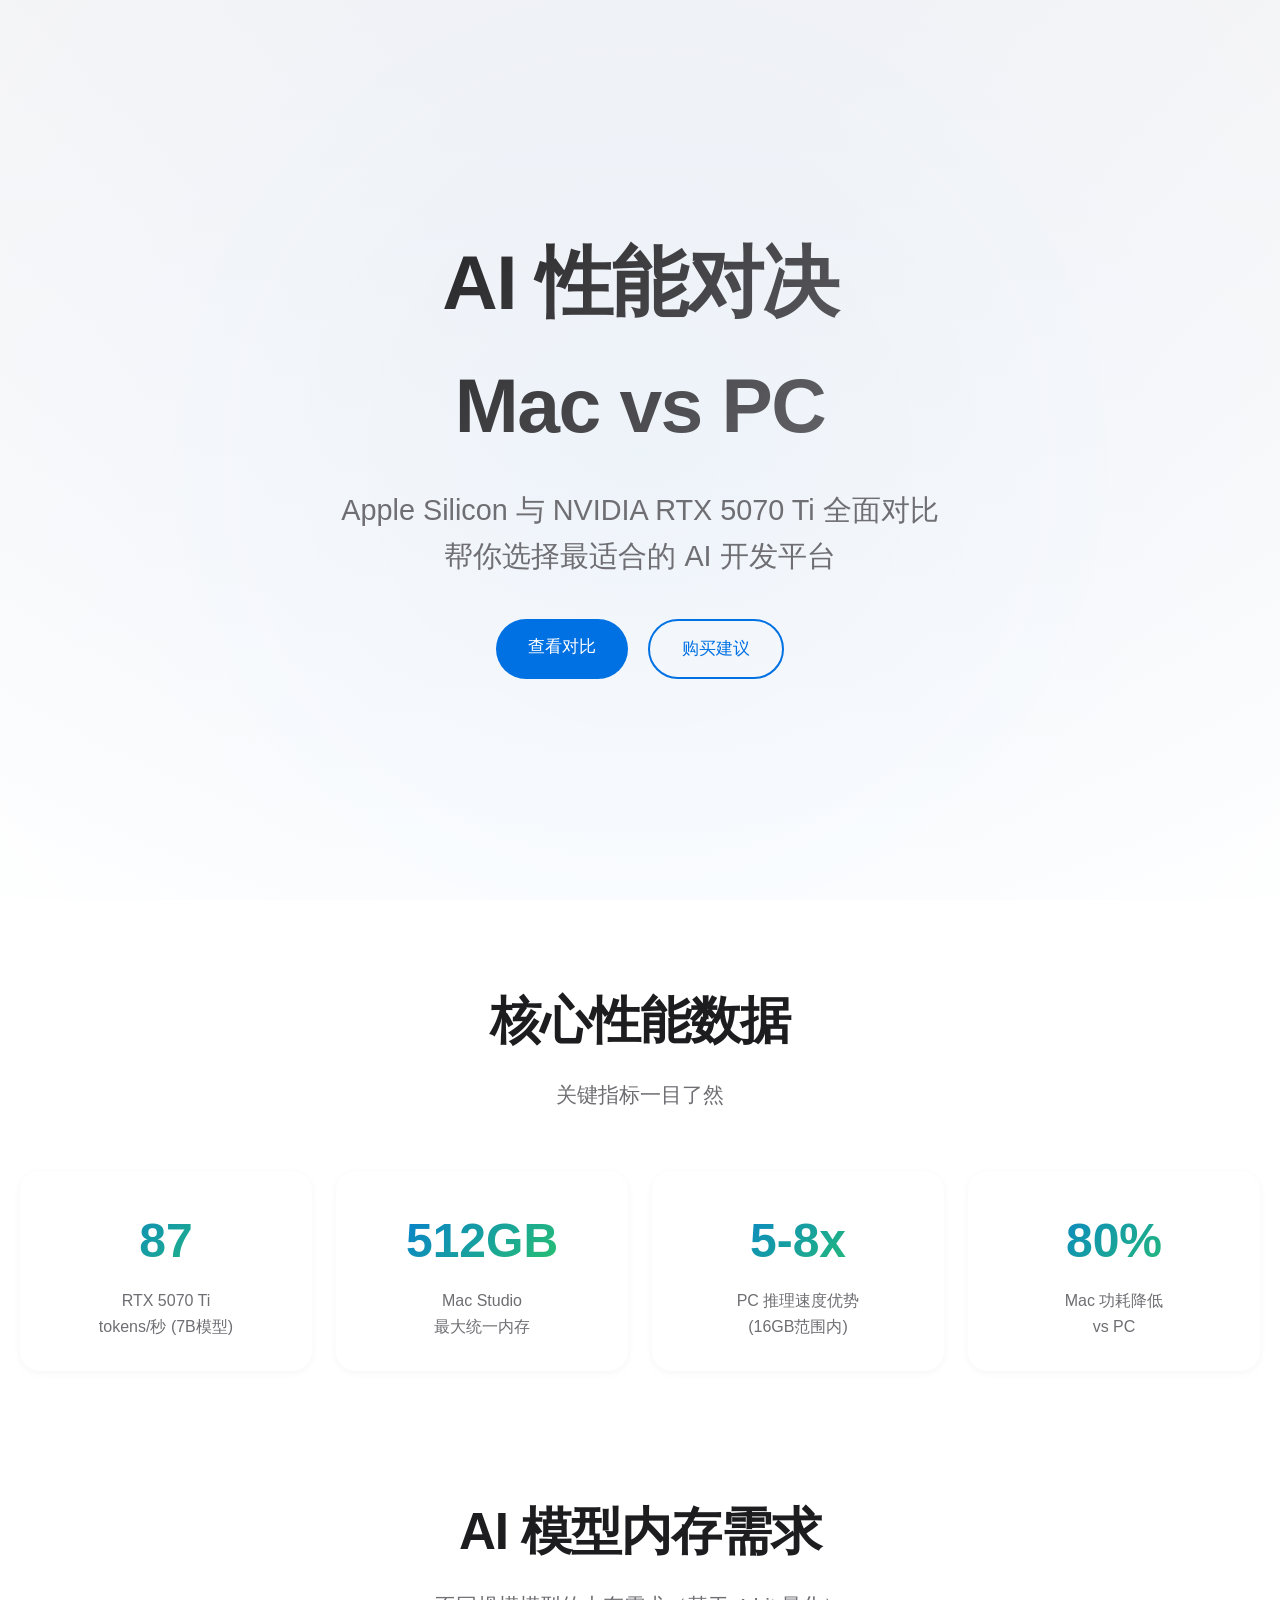
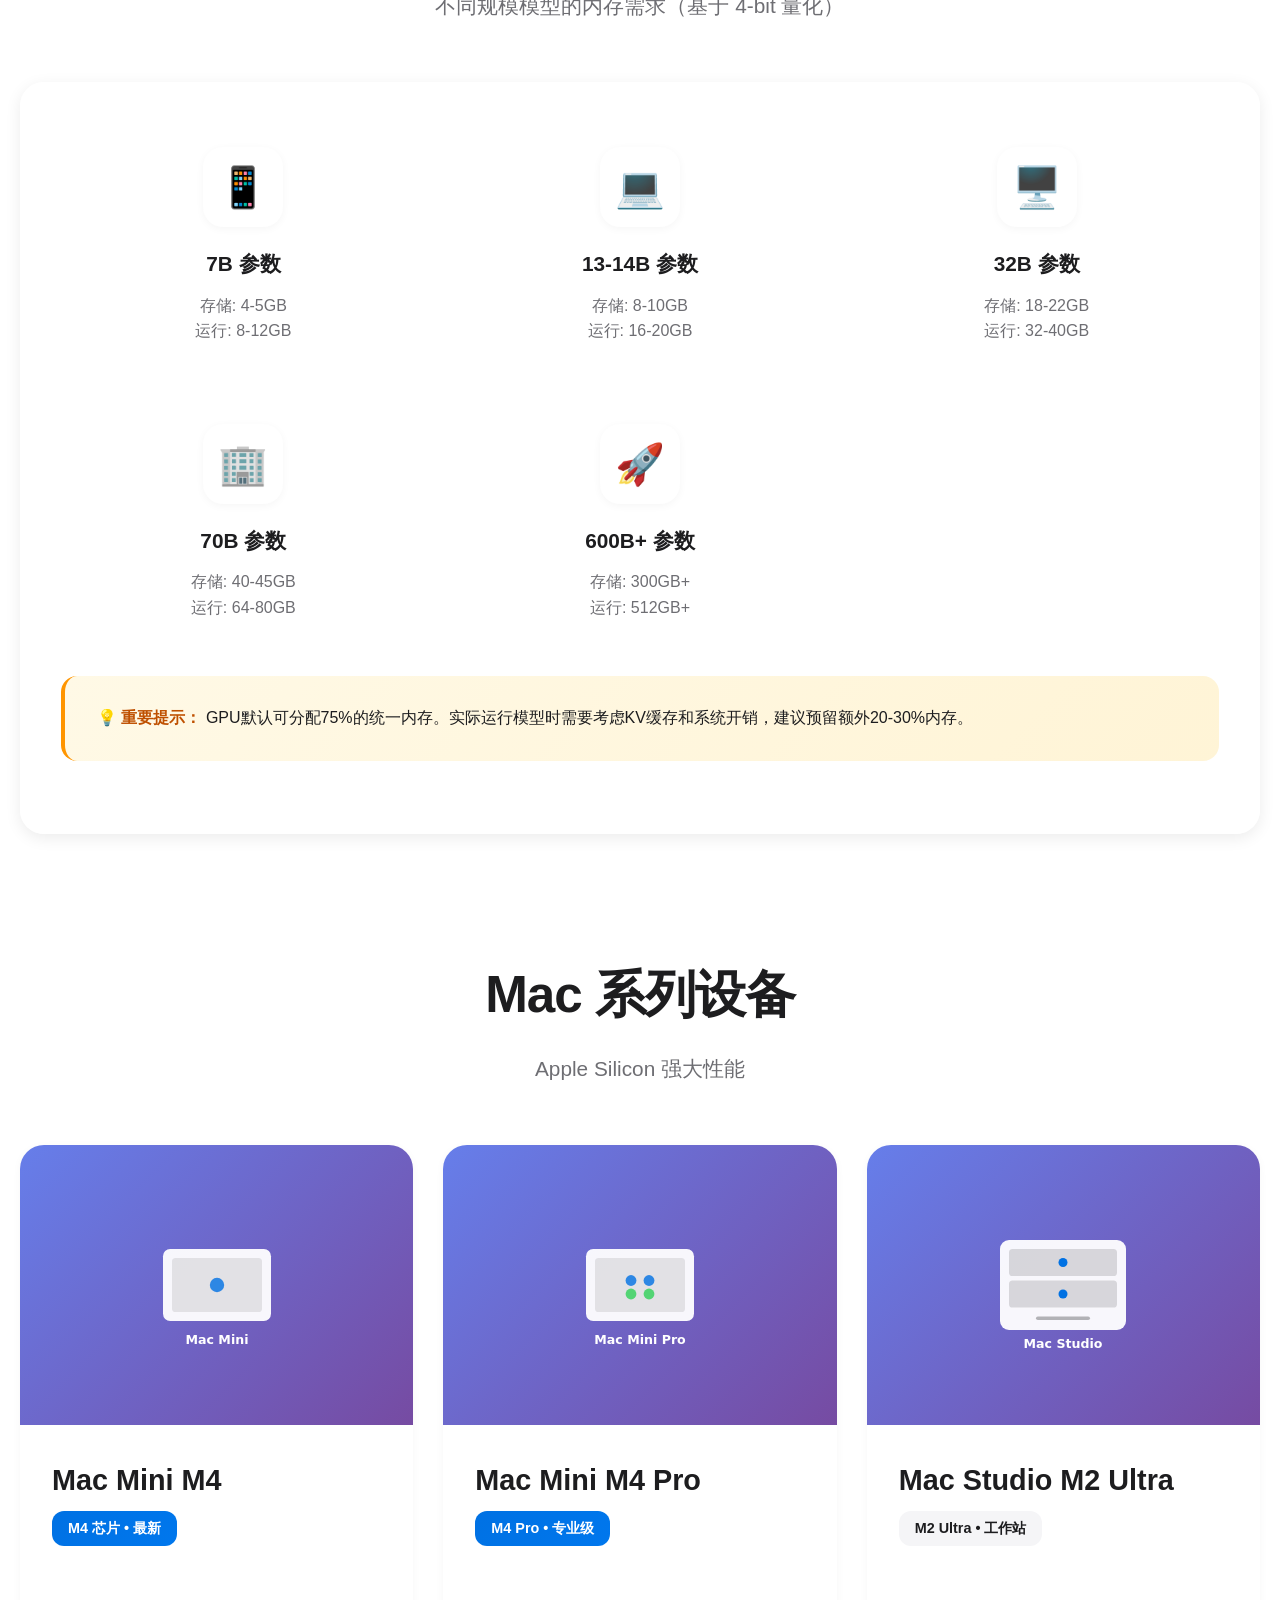
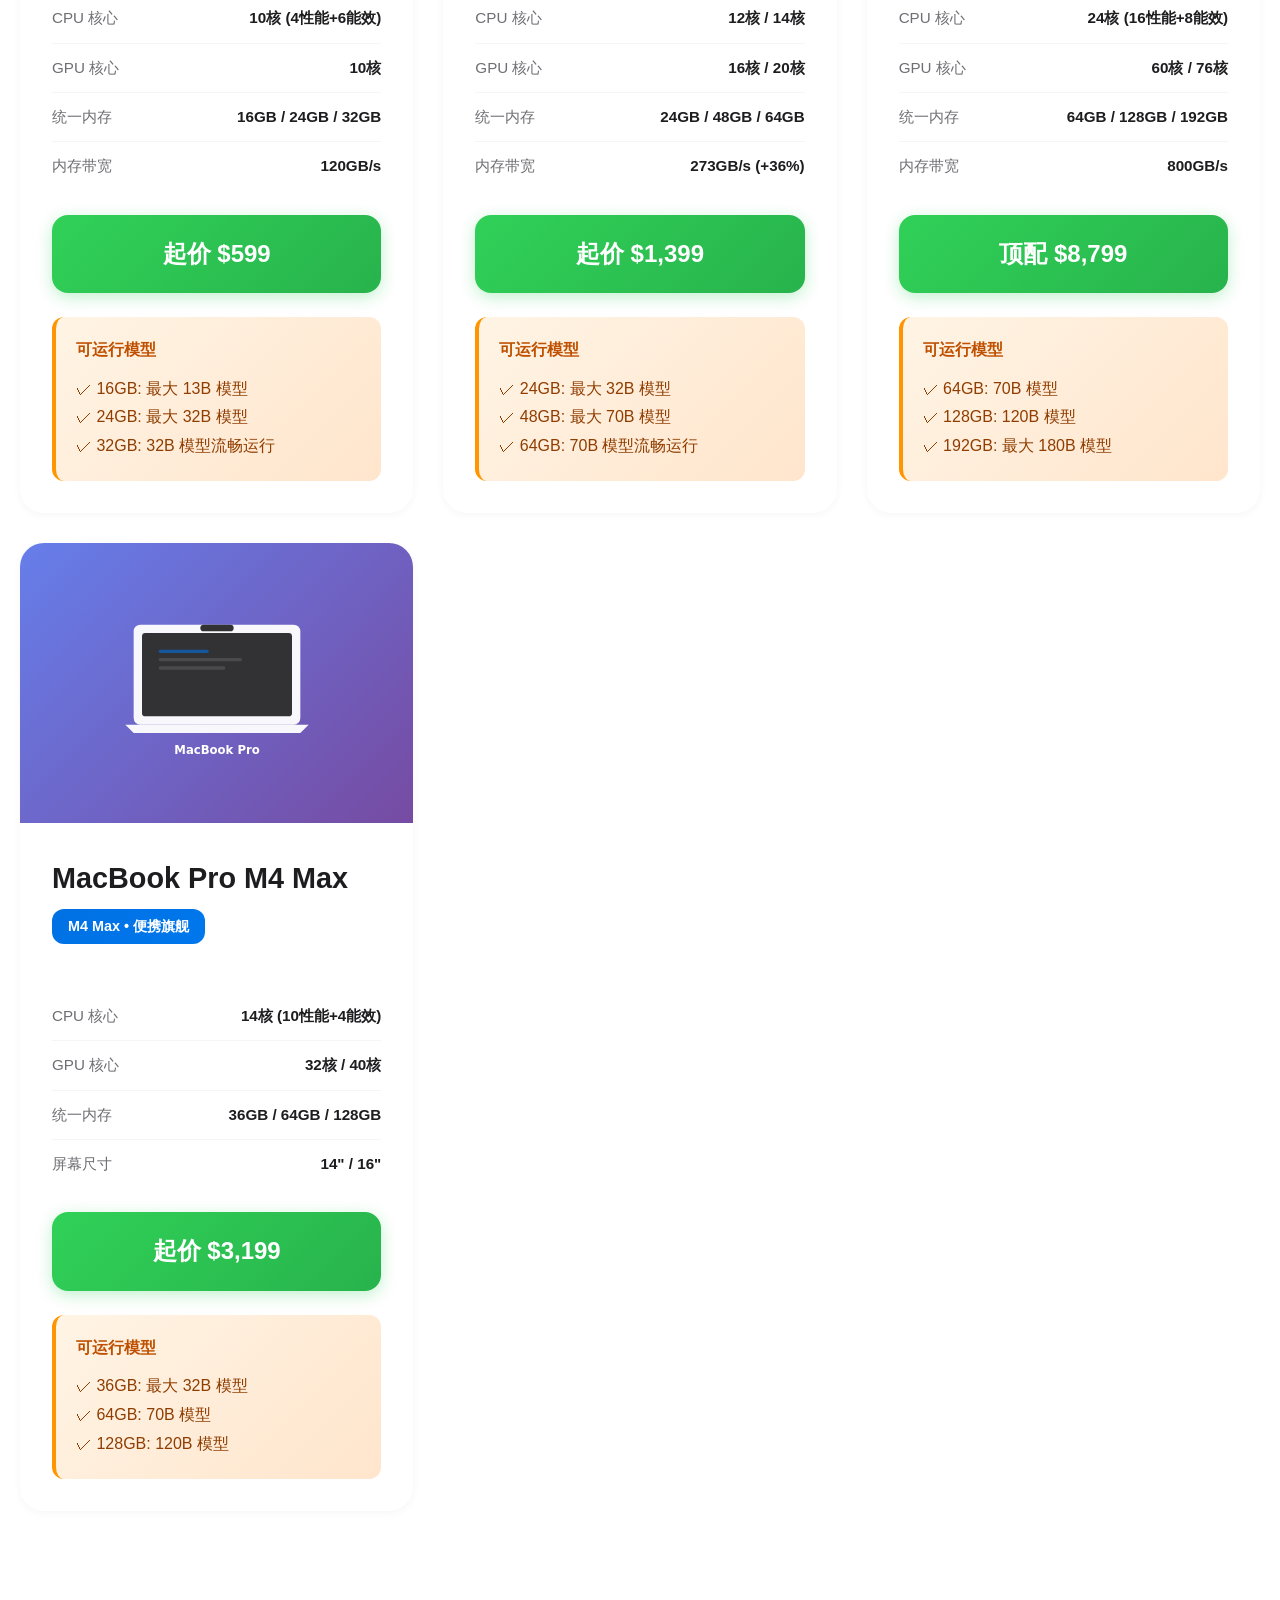
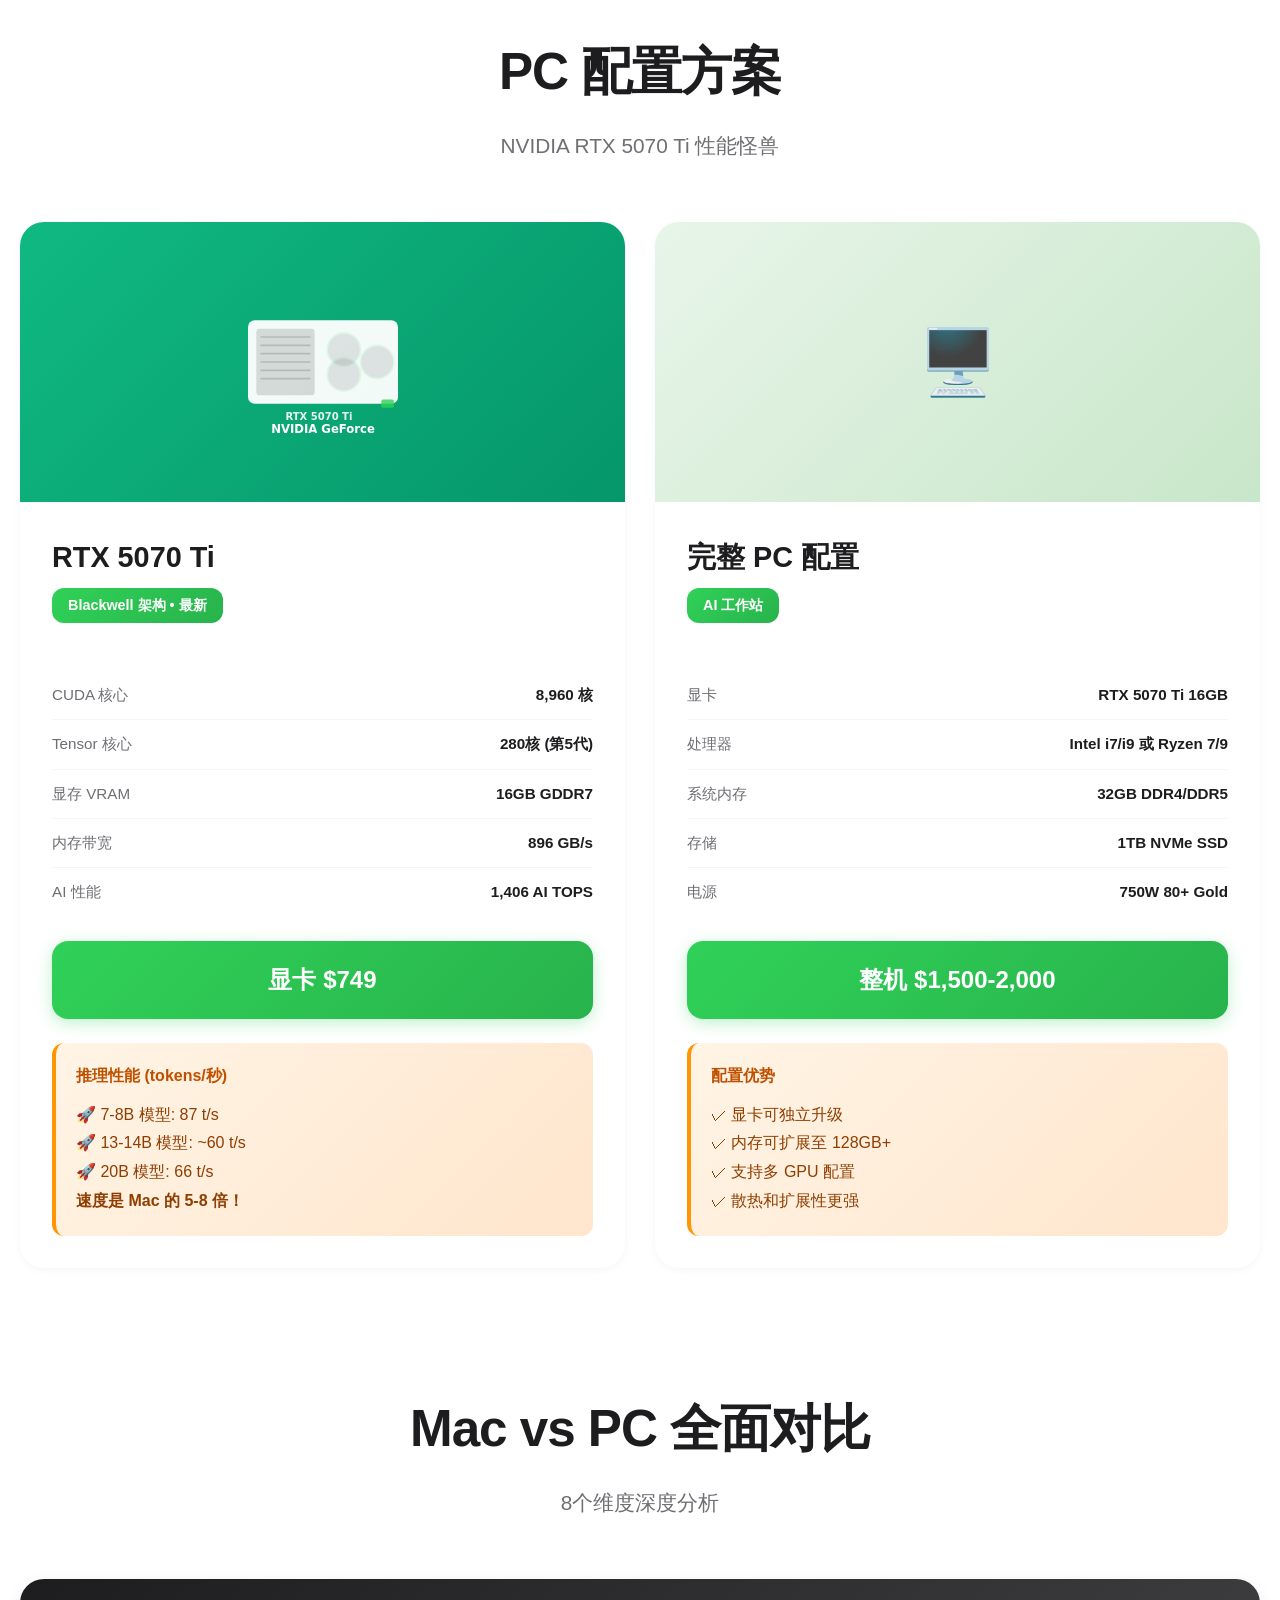
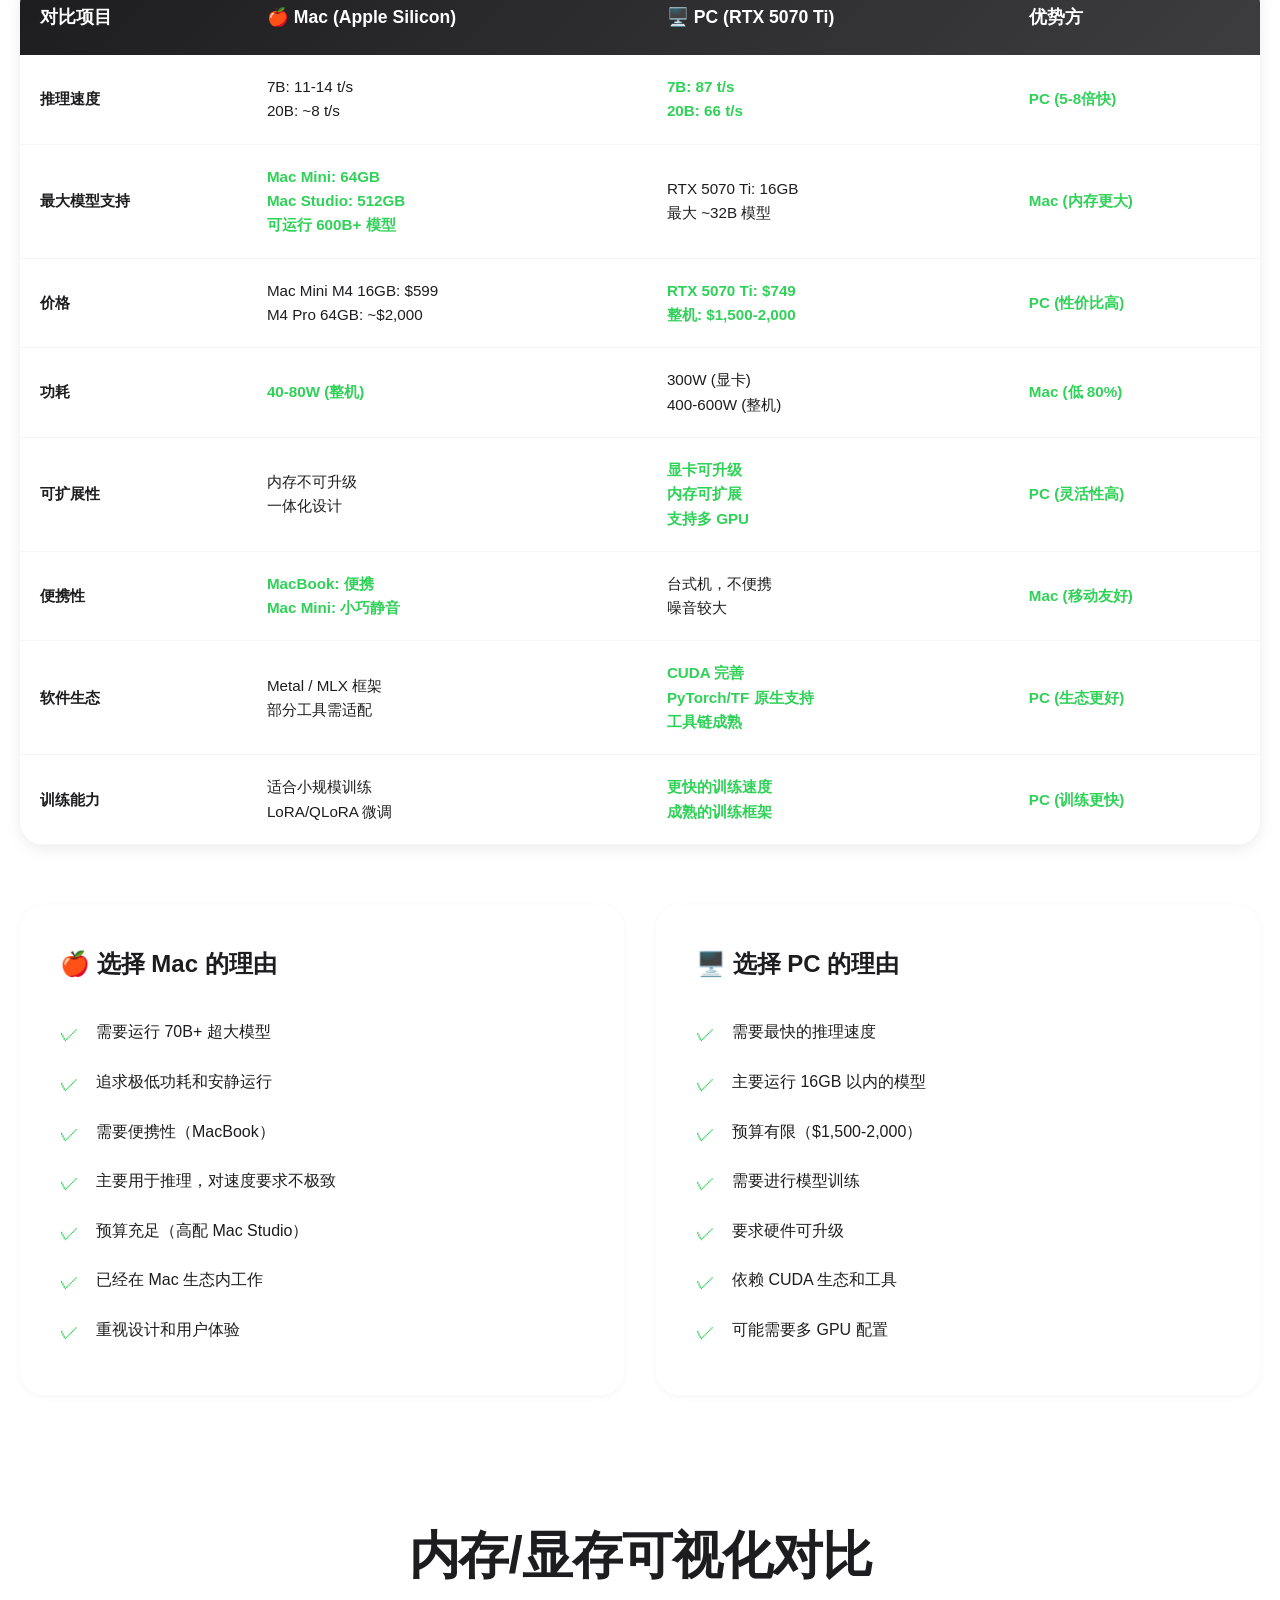
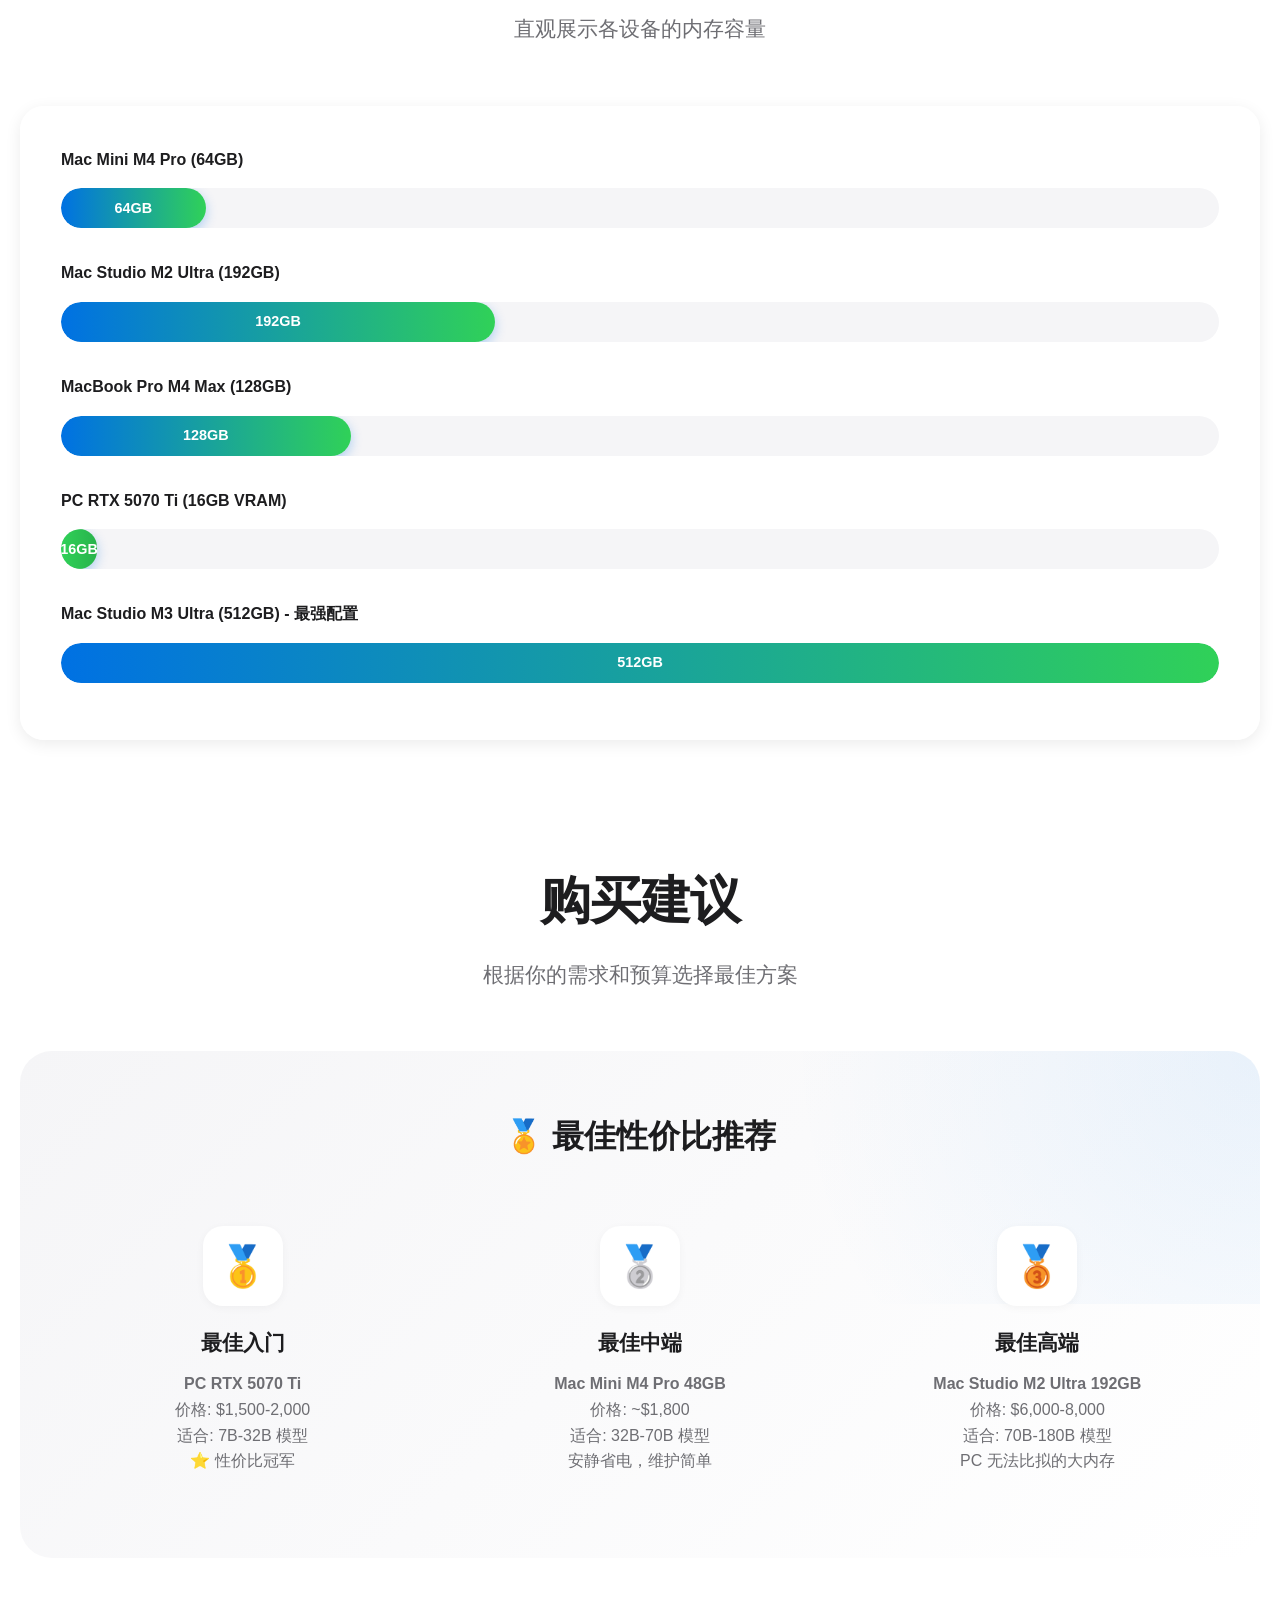
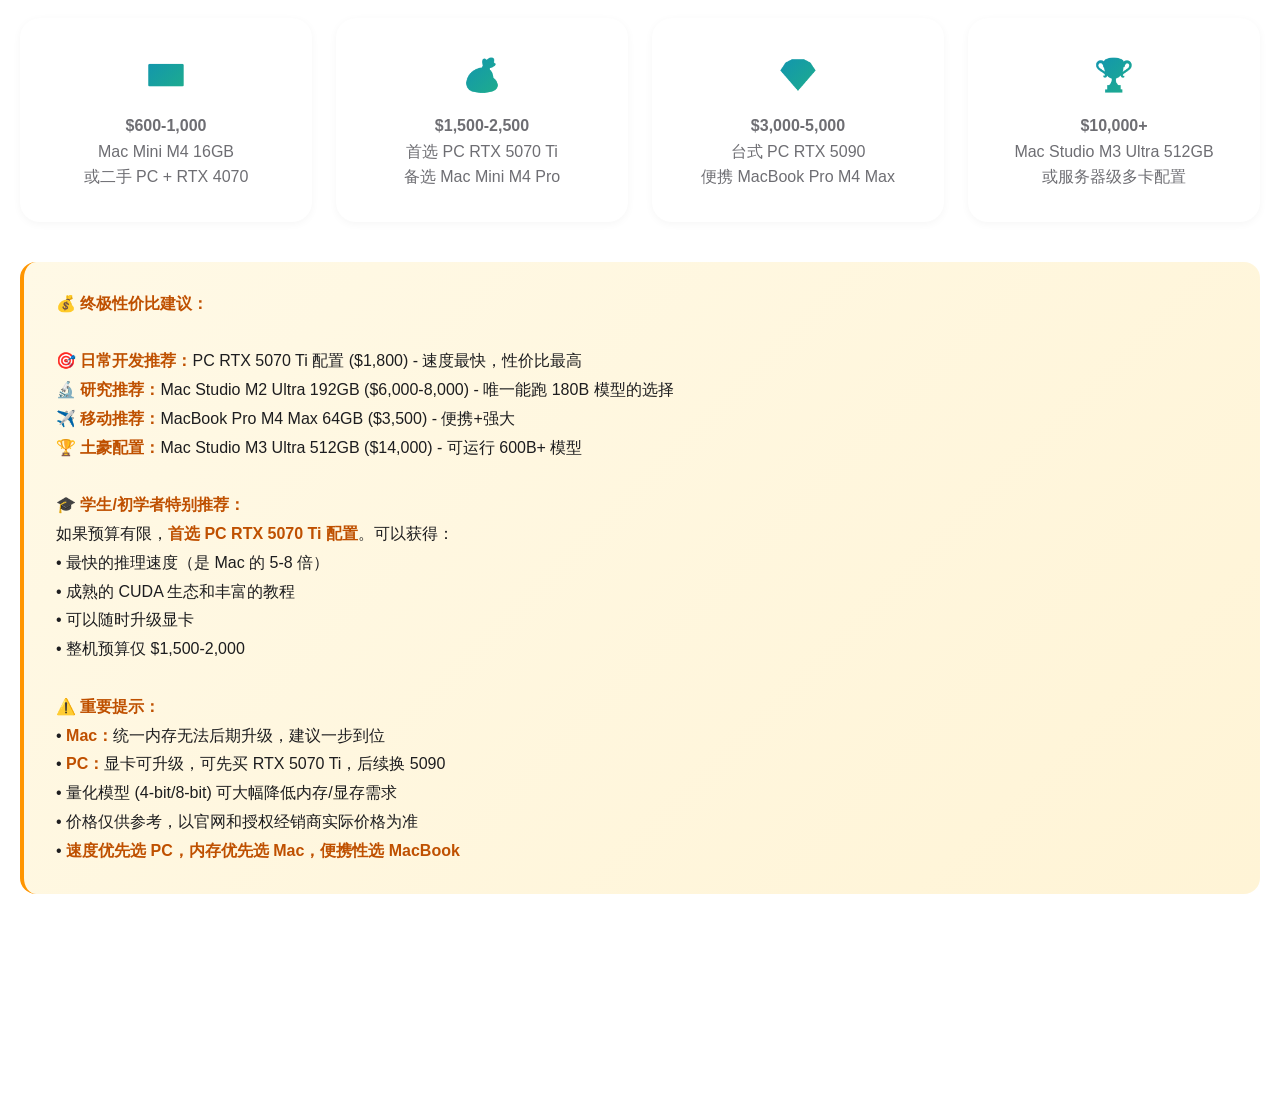
==== commit 366357e1: "Replace external images with custom SVG illustrations - Mac Mini: Simple box design with Apple blue " ====
--- a/mac-ai-model-specs.html
+++ b/mac-ai-model-specs.html
@@ -719,8 +719,13 @@
             <div class="device-grid">
                 <!-- Mac Mini M4 -->
                 <div class="device-card">
-                    <div class="device-image">
-                        <img src="https://www.apple.com/v/mac-mini/q/images/overview/hero__b8w8nlbp7lau_large.png" alt="Mac Mini M4" class="float-animation">
+                    <div class="device-image" style="background: linear-gradient(135deg, #667eea 0%, #764ba2 100%);">
+                        <svg class="float-animation" width="180" height="180" viewBox="0 0 200 200" fill="none" xmlns="http://www.w3.org/2000/svg">
+                            <rect x="40" y="60" width="120" height="80" rx="8" fill="white" opacity="0.95"/>
+                            <rect x="50" y="70" width="100" height="60" rx="4" fill="#1d1d1f" opacity="0.1"/>
+                            <circle cx="100" cy="100" r="8" fill="#0071e3" opacity="0.8"/>
+                            <text x="100" y="165" font-family="system-ui" font-size="14" font-weight="600" fill="white" text-anchor="middle">Mac Mini</text>
+                        </svg>
                     </div>
                     <div class="device-info">
                         <h3 class="device-name">Mac Mini M4</h3>
@@ -760,8 +765,16 @@
 
                 <!-- Mac Mini M4 Pro -->
                 <div class="device-card">
-                    <div class="device-image">
-                        <img src="https://www.apple.com/v/mac-mini/q/images/overview/hero__b8w8nlbp7lau_large.png" alt="Mac Mini M4 Pro" class="float-animation" style="animation-delay: 0.2s;">
+                    <div class="device-image" style="background: linear-gradient(135deg, #667eea 0%, #764ba2 100%);">
+                        <svg class="float-animation" style="animation-delay: 0.2s;" width="180" height="180" viewBox="0 0 200 200" fill="none" xmlns="http://www.w3.org/2000/svg">
+                            <rect x="40" y="60" width="120" height="80" rx="8" fill="white" opacity="0.95"/>
+                            <rect x="50" y="70" width="100" height="60" rx="4" fill="#1d1d1f" opacity="0.1"/>
+                            <circle cx="90" cy="95" r="6" fill="#0071e3" opacity="0.8"/>
+                            <circle cx="110" cy="95" r="6" fill="#0071e3" opacity="0.8"/>
+                            <circle cx="90" cy="110" r="6" fill="#30d158" opacity="0.8"/>
+                            <circle cx="110" cy="110" r="6" fill="#30d158" opacity="0.8"/>
+                            <text x="100" y="165" font-family="system-ui" font-size="14" font-weight="600" fill="white" text-anchor="middle">Mac Mini Pro</text>
+                        </svg>
                     </div>
                     <div class="device-info">
                         <h3 class="device-name">Mac Mini M4 Pro</h3>
@@ -801,8 +814,16 @@
 
                 <!-- Mac Studio M2 Ultra -->
                 <div class="device-card">
-                    <div class="device-image">
-                        <img src="https://www.apple.com/v/mac-studio/e/images/overview/hero__bcjv6px1rwme_large.jpg" alt="Mac Studio" class="float-animation" style="animation-delay: 0.4s;">
+                    <div class="device-image" style="background: linear-gradient(135deg, #667eea 0%, #764ba2 100%);">
+                        <svg class="float-animation" style="animation-delay: 0.4s;" width="180" height="180" viewBox="0 0 200 200" fill="none" xmlns="http://www.w3.org/2000/svg">
+                            <rect x="30" y="50" width="140" height="100" rx="10" fill="white" opacity="0.95"/>
+                            <rect x="40" y="60" width="120" height="30" rx="4" fill="#1d1d1f" opacity="0.15"/>
+                            <rect x="40" y="95" width="120" height="30" rx="4" fill="#1d1d1f" opacity="0.15"/>
+                            <circle cx="100" cy="75" r="5" fill="#0071e3"/>
+                            <circle cx="100" cy="110" r="5" fill="#0071e3"/>
+                            <rect x="70" y="135" width="60" height="4" rx="2" fill="#6e6e73" opacity="0.5"/>
+                            <text x="100" y="170" font-family="system-ui" font-size="14" font-weight="600" fill="white" text-anchor="middle">Mac Studio</text>
+                        </svg>
                     </div>
                     <div class="device-info">
                         <h3 class="device-name">Mac Studio M2 Ultra</h3>
@@ -842,8 +863,21 @@
 
                 <!-- MacBook Pro M4 Max -->
                 <div class="device-card">
-                    <div class="device-image">
-                        <img src="https://www.apple.com/v/macbook-pro/ao/images/overview/hero__b8w8nlbp7lau_large.png" alt="MacBook Pro" class="float-animation" style="animation-delay: 0.6s;">
+                    <div class="device-image" style="background: linear-gradient(135deg, #667eea 0%, #764ba2 100%);">
+                        <svg class="float-animation" style="animation-delay: 0.6s;" width="200" height="180" viewBox="0 0 240 200" fill="none" xmlns="http://www.w3.org/2000/svg">
+                            <!-- Screen -->
+                            <rect x="20" y="30" width="200" height="120" rx="8" fill="white" opacity="0.95"/>
+                            <rect x="30" y="40" width="180" height="100" rx="4" fill="#1d1d1f" opacity="0.9"/>
+                            <!-- Notch -->
+                            <rect x="100" y="30" width="40" height="8" rx="4" fill="#1d1d1f" opacity="0.9"/>
+                            <!-- Display content -->
+                            <rect x="50" y="60" width="60" height="4" rx="2" fill="#0071e3" opacity="0.6"/>
+                            <rect x="50" y="70" width="100" height="4" rx="2" fill="#6e6e73" opacity="0.4"/>
+                            <rect x="50" y="80" width="80" height="4" rx="2" fill="#6e6e73" opacity="0.4"/>
+                            <!-- Base -->
+                            <path d="M 10 150 L 230 150 L 220 160 L 20 160 Z" fill="white" opacity="0.95"/>
+                            <text x="120" y="185" font-family="system-ui" font-size="14" font-weight="600" fill="white" text-anchor="middle">MacBook Pro</text>
+                        </svg>
                     </div>
                     <div class="device-info">
                         <h3 class="device-name">MacBook Pro M4 Max</h3>
@@ -893,8 +927,28 @@
             <div class="device-grid">
                 <!-- RTX 5070 Ti -->
                 <div class="device-card">
-                    <div class="device-image" style="background: linear-gradient(135deg, #e8f5e9 0%, #c8e6c9 100%);">
-                        <img src="https://www.nvidia.com/content/dam/en-zz/Solutions/geforce/ada/rtx-5070-family/geforce-rtx-5070-ti-web-og-1200x630.jpg" alt="RTX 5070 Ti" class="float-animation">
+                    <div class="device-image" style="background: linear-gradient(135deg, #10b981 0%, #059669 100%);">
+                        <svg class="float-animation" width="200" height="180" viewBox="0 0 240 200" fill="none" xmlns="http://www.w3.org/2000/svg">
+                            <!-- GPU Card -->
+                            <rect x="30" y="50" width="180" height="100" rx="8" fill="white" opacity="0.95"/>
+                            <!-- Heatsink -->
+                            <rect x="40" y="60" width="70" height="80" rx="4" fill="#1d1d1f" opacity="0.15"/>
+                            <line x1="45" y1="70" x2="105" y2="70" stroke="#6e6e73" stroke-width="2" opacity="0.3"/>
+                            <line x1="45" y1="80" x2="105" y2="80" stroke="#6e6e73" stroke-width="2" opacity="0.3"/>
+                            <line x1="45" y1="90" x2="105" y2="90" stroke="#6e6e73" stroke-width="2" opacity="0.3"/>
+                            <line x1="45" y1="100" x2="105" y2="100" stroke="#6e6e73" stroke-width="2" opacity="0.3"/>
+                            <line x1="45" y1="110" x2="105" y2="110" stroke="#6e6e73" stroke-width="2" opacity="0.3"/>
+                            <line x1="45" y1="120" x2="105" y2="120" stroke="#6e6e73" stroke-width="2" opacity="0.3"/>
+                            <!-- Fans -->
+                            <circle cx="145" cy="85" r="20" fill="#1d1d1f" opacity="0.1" stroke="#30d158" stroke-width="2"/>
+                            <circle cx="145" cy="115" r="20" fill="#1d1d1f" opacity="0.1" stroke="#30d158" stroke-width="2"/>
+                            <circle cx="185" cy="100" r="20" fill="#1d1d1f" opacity="0.1" stroke="#30d158" stroke-width="2"/>
+                            <!-- PCIe connector -->
+                            <rect x="190" y="145" width="15" height="10" rx="2" fill="#30d158" opacity="0.8"/>
+                            <!-- Brand text -->
+                            <text x="75" y="170" font-family="system-ui" font-size="12" font-weight="700" fill="white" opacity="0.9">RTX 5070 Ti</text>
+                            <text x="120" y="185" font-family="system-ui" font-size="14" font-weight="600" fill="white" text-anchor="middle">NVIDIA GeForce</text>
+                        </svg>
                     </div>
                     <div class="device-info">
                         <h3 class="device-name">RTX 5070 Ti</h3>
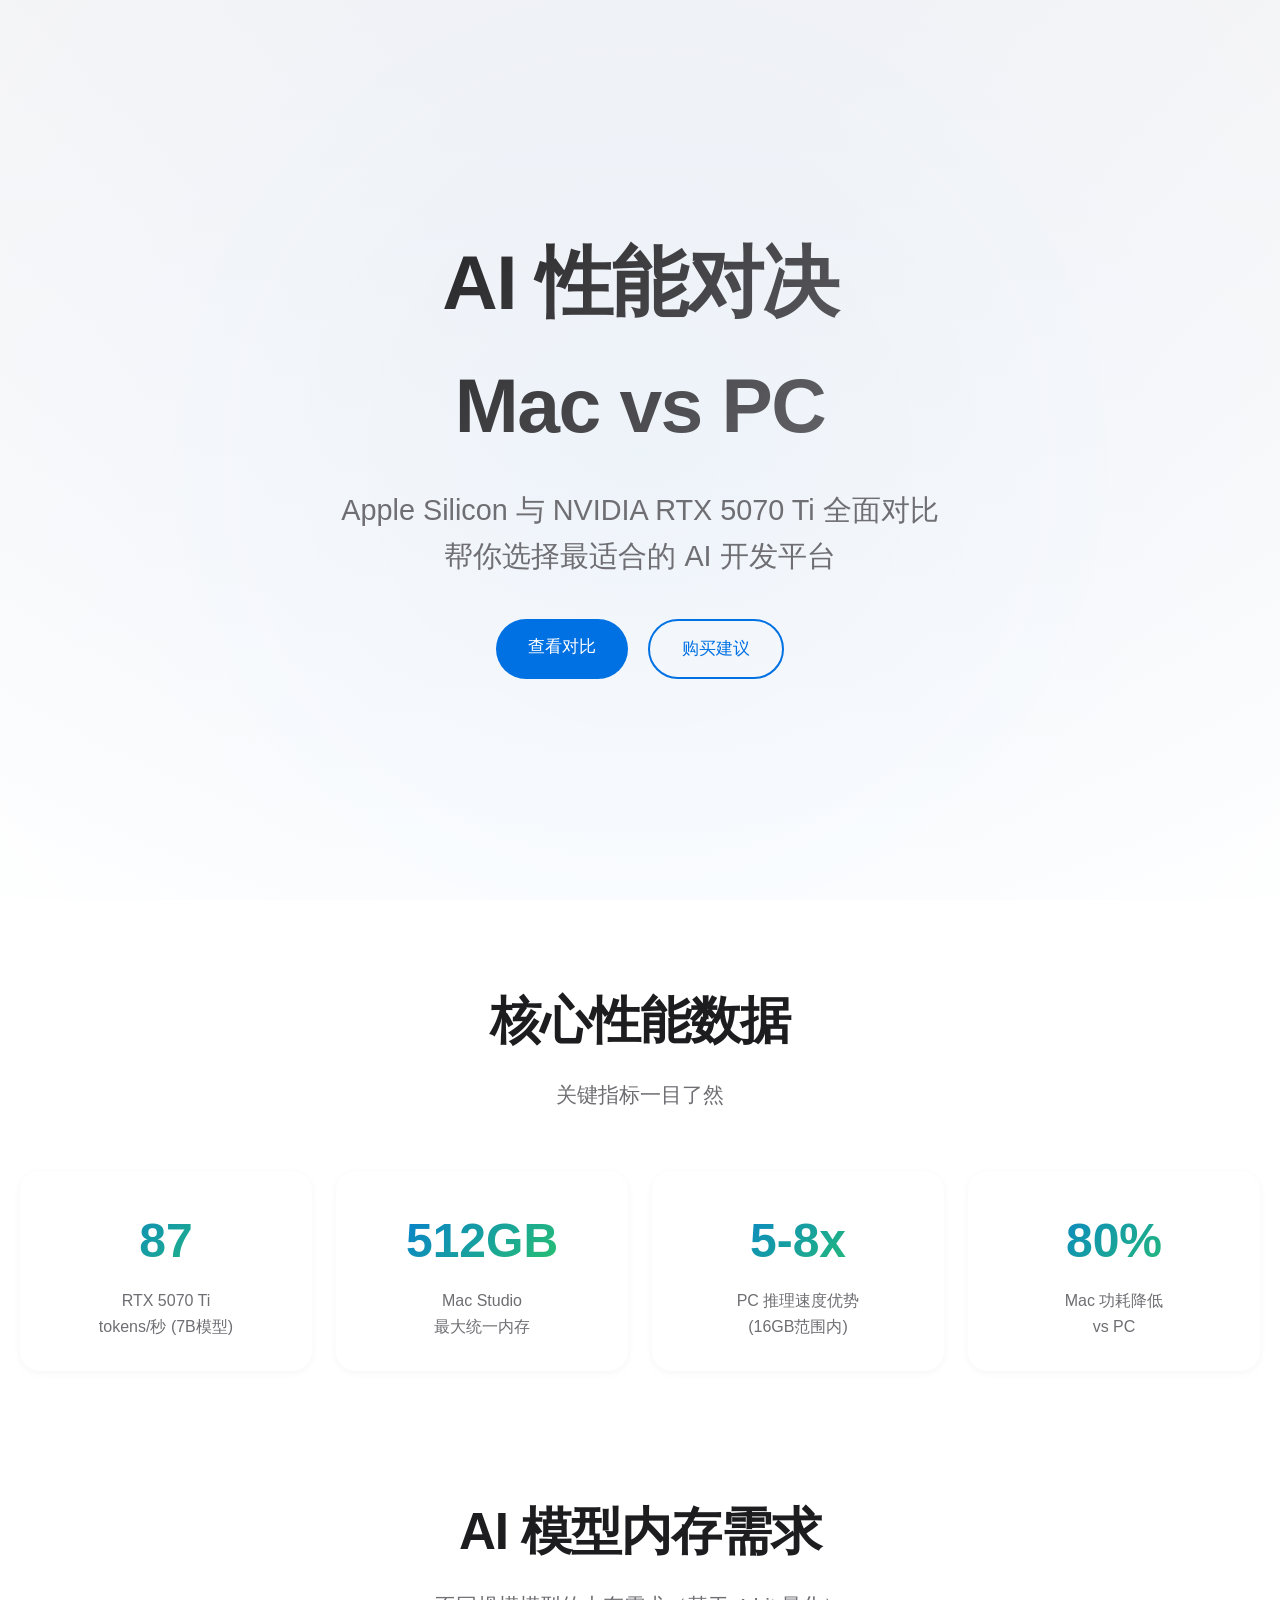
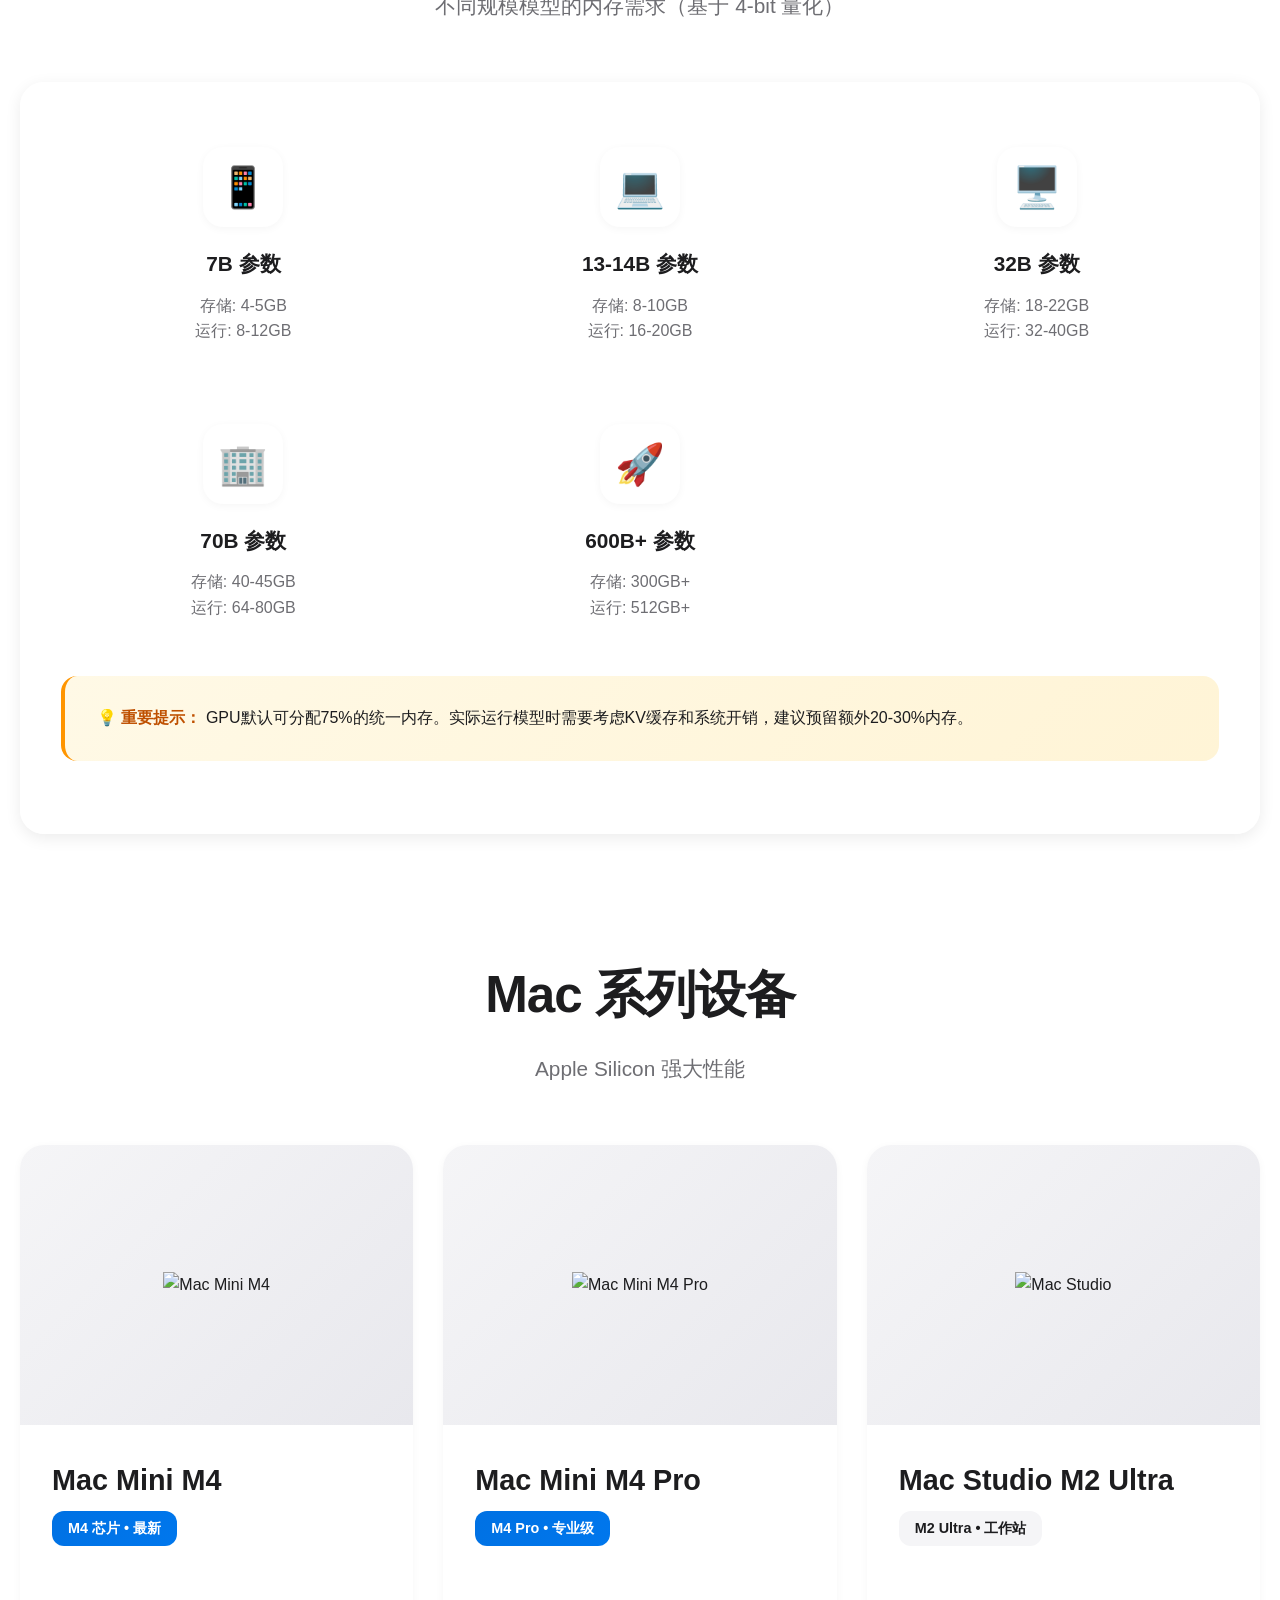
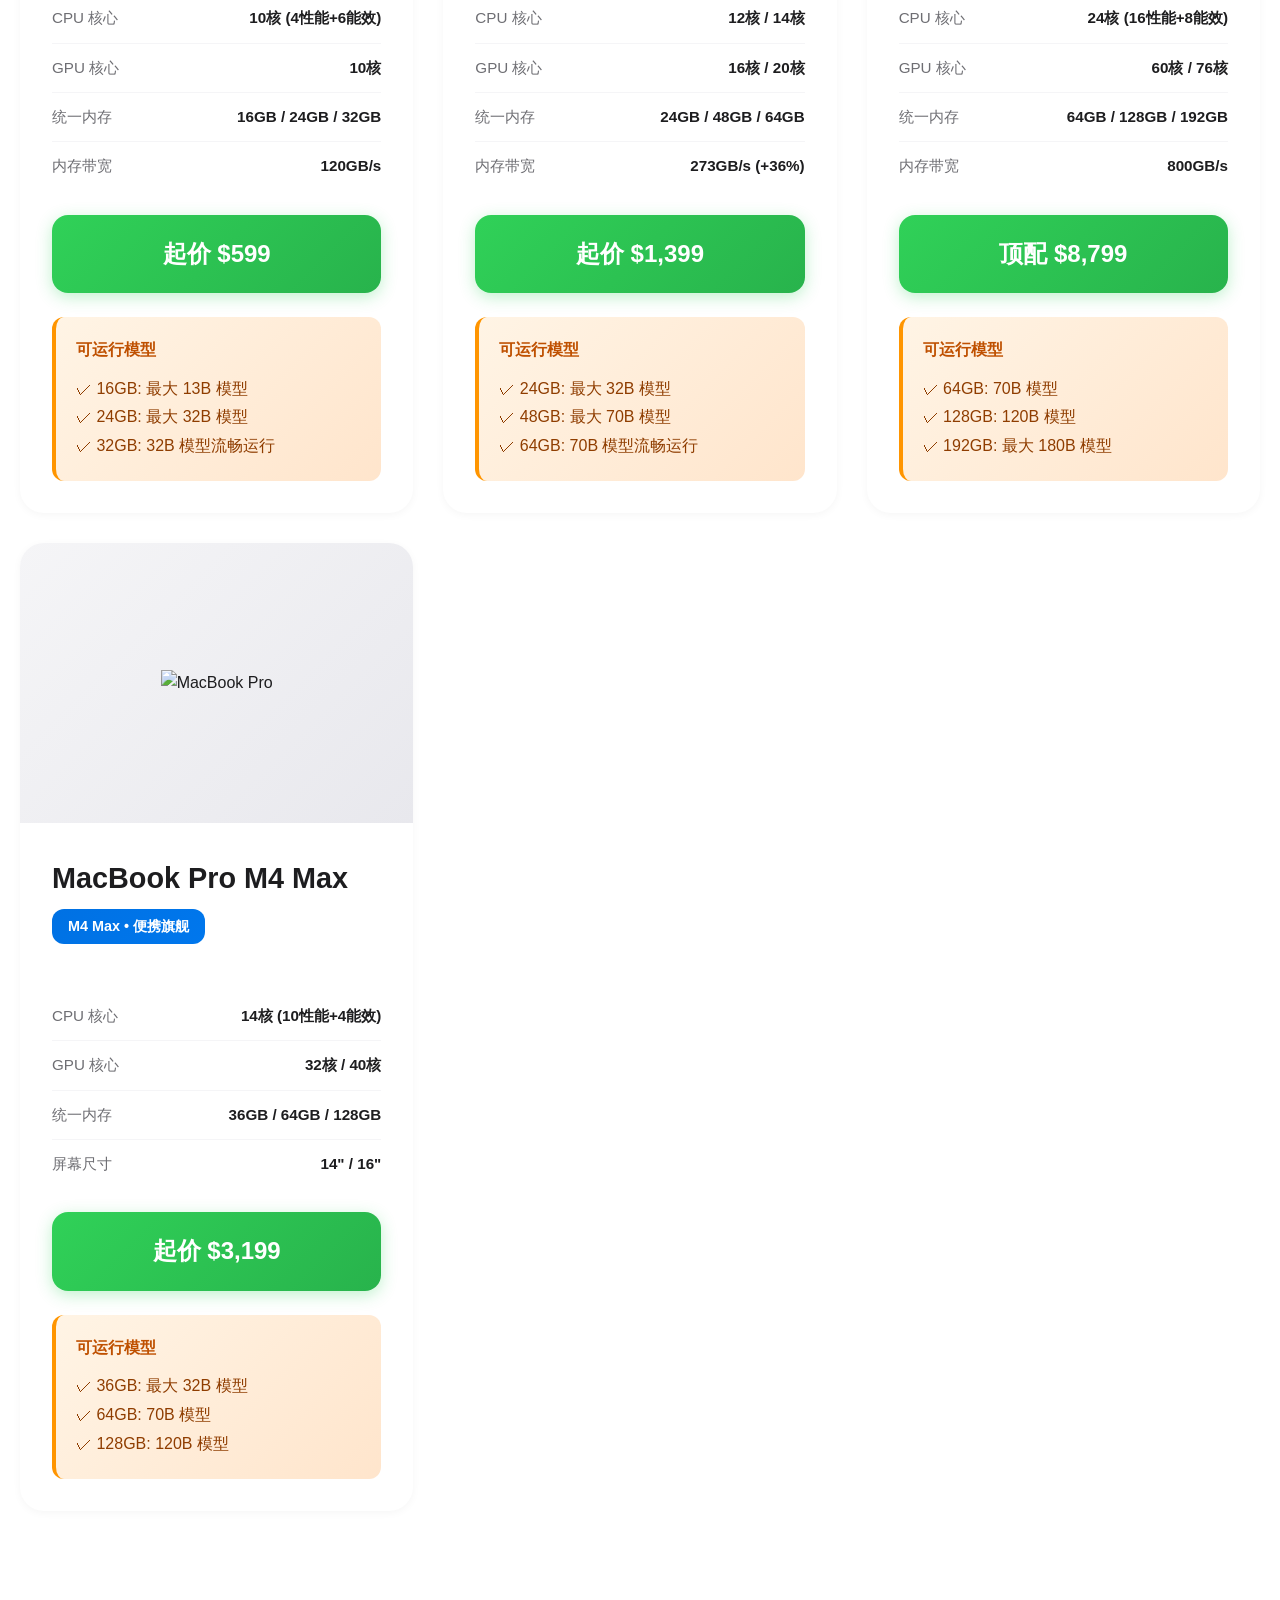
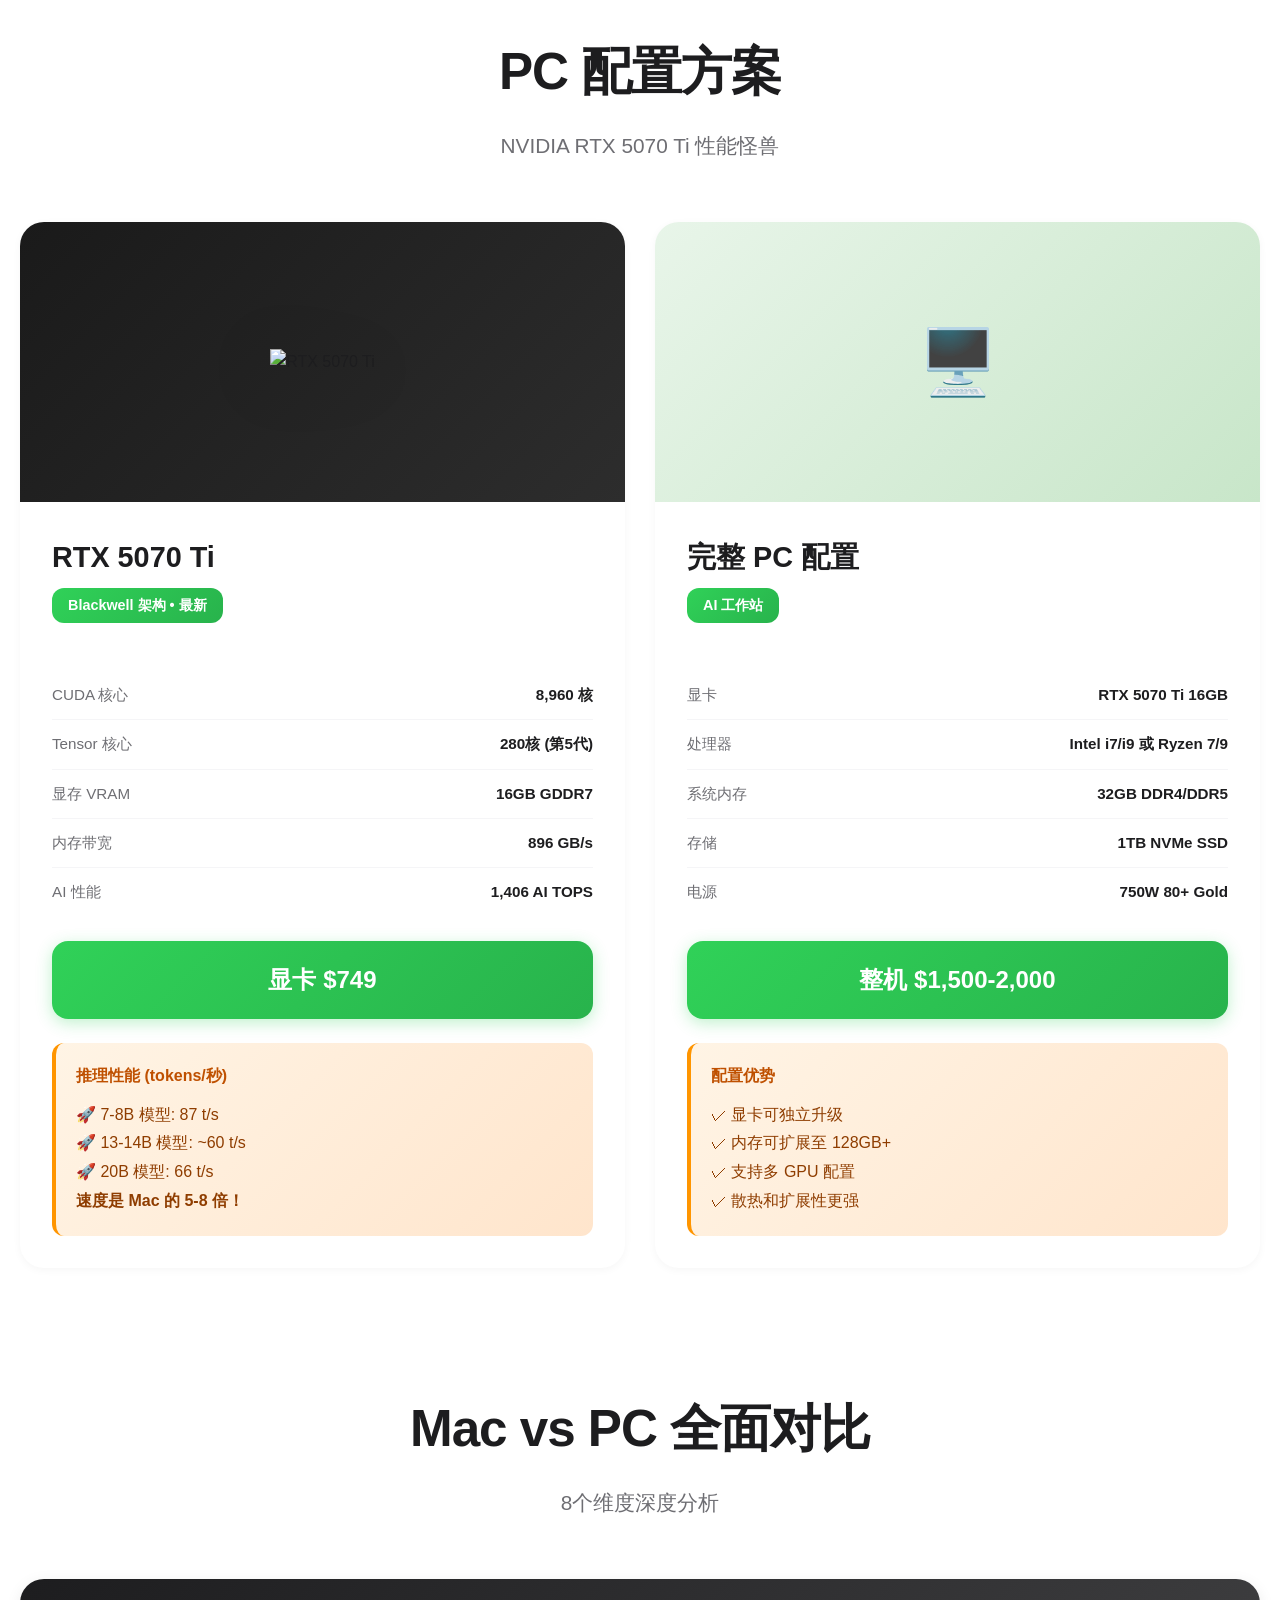
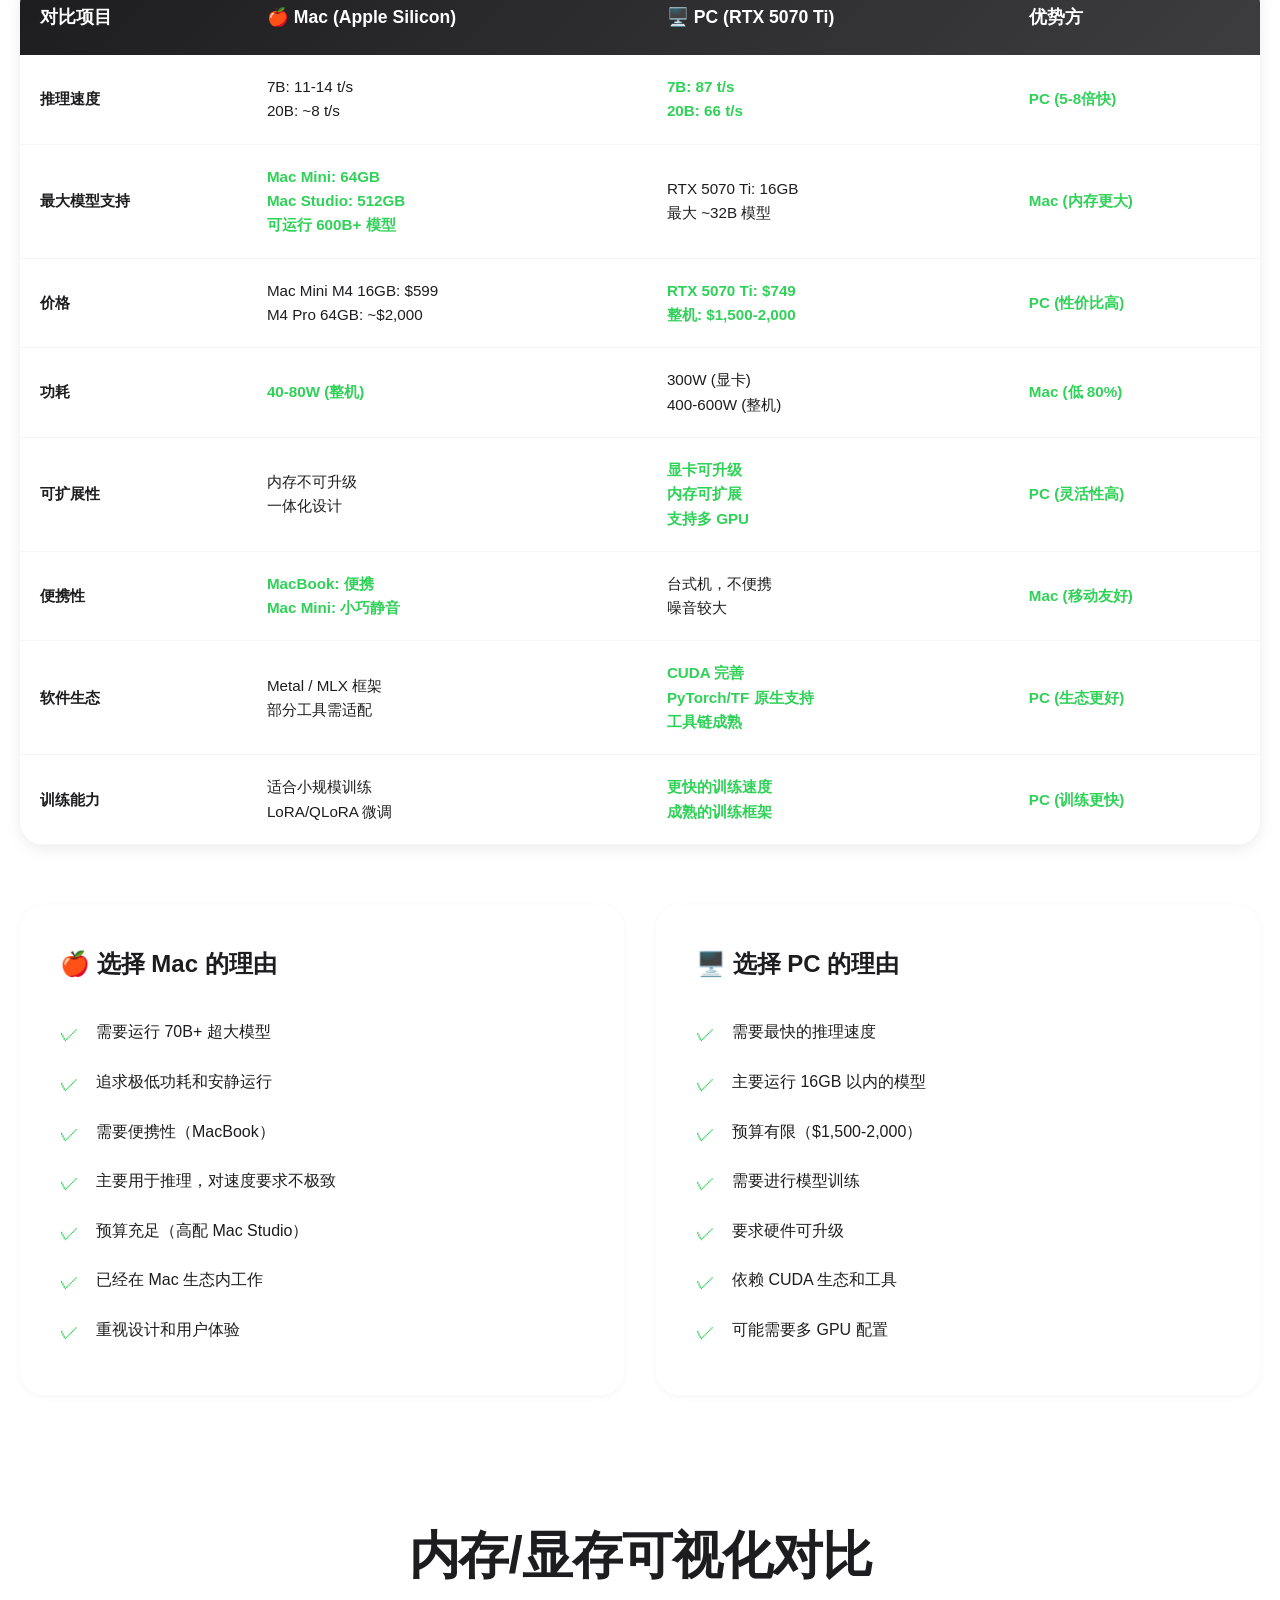
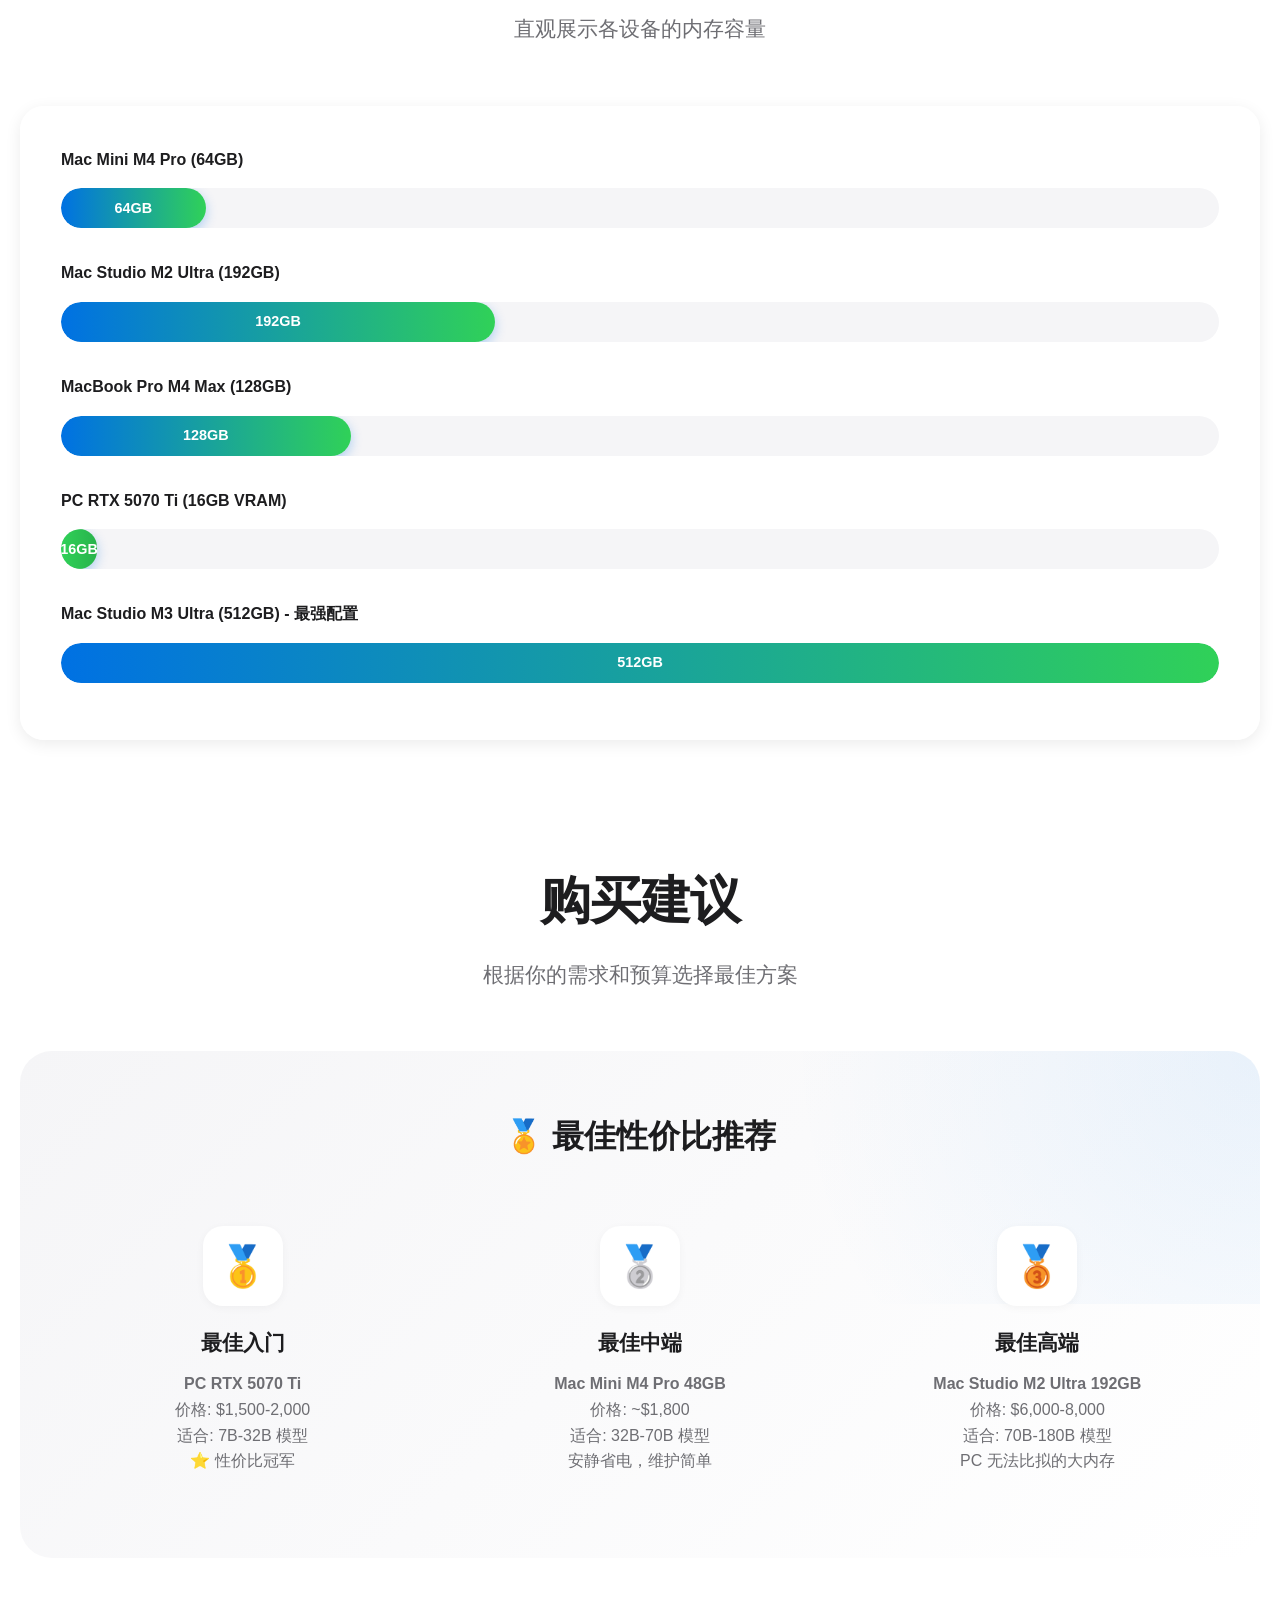
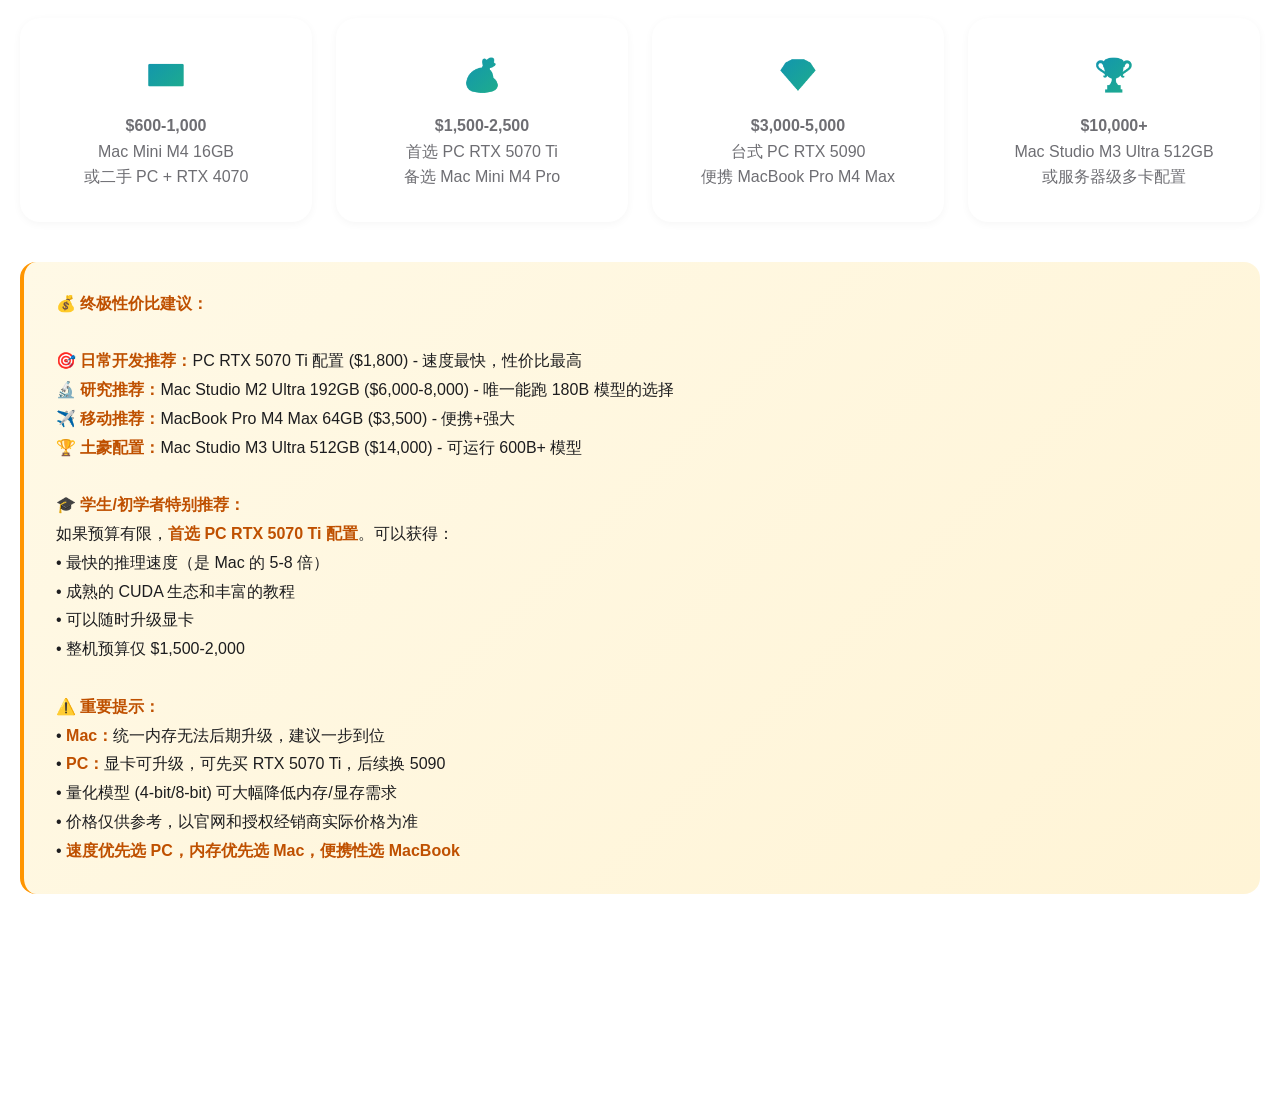
==== commit da70bb5e: "Add high-quality official product images Replaced SVG illustrations with official product photos fro" ====
--- a/mac-ai-model-specs.html
+++ b/mac-ai-model-specs.html
@@ -719,13 +719,8 @@
             <div class="device-grid">
                 <!-- Mac Mini M4 -->
                 <div class="device-card">
-                    <div class="device-image" style="background: linear-gradient(135deg, #667eea 0%, #764ba2 100%);">
-                        <svg class="float-animation" width="180" height="180" viewBox="0 0 200 200" fill="none" xmlns="http://www.w3.org/2000/svg">
-                            <rect x="40" y="60" width="120" height="80" rx="8" fill="white" opacity="0.95"/>
-                            <rect x="50" y="70" width="100" height="60" rx="4" fill="#1d1d1f" opacity="0.1"/>
-                            <circle cx="100" cy="100" r="8" fill="#0071e3" opacity="0.8"/>
-                            <text x="100" y="165" font-family="system-ui" font-size="14" font-weight="600" fill="white" text-anchor="middle">Mac Mini</text>
-                        </svg>
+                    <div class="device-image" style="background: linear-gradient(135deg, #f5f5f7 0%, #e8e8ed 100%);">
+                        <img src="https://store.storeimages.cdn-apple.com/8756/as-images.apple.com/is/mac-mini-hero-202410?wid=904&hei=840&fmt=jpeg&qlt=90&.v=1728304315870" alt="Mac Mini M4" class="float-animation" style="max-width: 85%; max-height: 85%;">
                     </div>
                     <div class="device-info">
                         <h3 class="device-name">Mac Mini M4</h3>
@@ -765,16 +760,8 @@
 
                 <!-- Mac Mini M4 Pro -->
                 <div class="device-card">
-                    <div class="device-image" style="background: linear-gradient(135deg, #667eea 0%, #764ba2 100%);">
-                        <svg class="float-animation" style="animation-delay: 0.2s;" width="180" height="180" viewBox="0 0 200 200" fill="none" xmlns="http://www.w3.org/2000/svg">
-                            <rect x="40" y="60" width="120" height="80" rx="8" fill="white" opacity="0.95"/>
-                            <rect x="50" y="70" width="100" height="60" rx="4" fill="#1d1d1f" opacity="0.1"/>
-                            <circle cx="90" cy="95" r="6" fill="#0071e3" opacity="0.8"/>
-                            <circle cx="110" cy="95" r="6" fill="#0071e3" opacity="0.8"/>
-                            <circle cx="90" cy="110" r="6" fill="#30d158" opacity="0.8"/>
-                            <circle cx="110" cy="110" r="6" fill="#30d158" opacity="0.8"/>
-                            <text x="100" y="165" font-family="system-ui" font-size="14" font-weight="600" fill="white" text-anchor="middle">Mac Mini Pro</text>
-                        </svg>
+                    <div class="device-image" style="background: linear-gradient(135deg, #f5f5f7 0%, #e8e8ed 100%);">
+                        <img src="https://store.storeimages.cdn-apple.com/8756/as-images.apple.com/is/mac-mini-hero-202410?wid=904&hei=840&fmt=jpeg&qlt=90&.v=1728304315870" alt="Mac Mini M4 Pro" class="float-animation" style="animation-delay: 0.2s; max-width: 85%; max-height: 85%;">
                     </div>
                     <div class="device-info">
                         <h3 class="device-name">Mac Mini M4 Pro</h3>
@@ -814,16 +801,8 @@
 
                 <!-- Mac Studio M2 Ultra -->
                 <div class="device-card">
-                    <div class="device-image" style="background: linear-gradient(135deg, #667eea 0%, #764ba2 100%);">
-                        <svg class="float-animation" style="animation-delay: 0.4s;" width="180" height="180" viewBox="0 0 200 200" fill="none" xmlns="http://www.w3.org/2000/svg">
-                            <rect x="30" y="50" width="140" height="100" rx="10" fill="white" opacity="0.95"/>
-                            <rect x="40" y="60" width="120" height="30" rx="4" fill="#1d1d1f" opacity="0.15"/>
-                            <rect x="40" y="95" width="120" height="30" rx="4" fill="#1d1d1f" opacity="0.15"/>
-                            <circle cx="100" cy="75" r="5" fill="#0071e3"/>
-                            <circle cx="100" cy="110" r="5" fill="#0071e3"/>
-                            <rect x="70" y="135" width="60" height="4" rx="2" fill="#6e6e73" opacity="0.5"/>
-                            <text x="100" y="170" font-family="system-ui" font-size="14" font-weight="600" fill="white" text-anchor="middle">Mac Studio</text>
-                        </svg>
+                    <div class="device-image" style="background: linear-gradient(135deg, #f5f5f7 0%, #e8e8ed 100%);">
+                        <img src="https://store.storeimages.cdn-apple.com/8756/as-images.apple.com/is/mac-studio-hero-202503?wid=904&hei=840&fmt=jpeg&qlt=90&.v=1709843695563" alt="Mac Studio" class="float-animation" style="animation-delay: 0.4s; max-width: 85%; max-height: 85%;">
                     </div>
                     <div class="device-info">
                         <h3 class="device-name">Mac Studio M2 Ultra</h3>
@@ -863,21 +842,8 @@
 
                 <!-- MacBook Pro M4 Max -->
                 <div class="device-card">
-                    <div class="device-image" style="background: linear-gradient(135deg, #667eea 0%, #764ba2 100%);">
-                        <svg class="float-animation" style="animation-delay: 0.6s;" width="200" height="180" viewBox="0 0 240 200" fill="none" xmlns="http://www.w3.org/2000/svg">
-                            <!-- Screen -->
-                            <rect x="20" y="30" width="200" height="120" rx="8" fill="white" opacity="0.95"/>
-                            <rect x="30" y="40" width="180" height="100" rx="4" fill="#1d1d1f" opacity="0.9"/>
-                            <!-- Notch -->
-                            <rect x="100" y="30" width="40" height="8" rx="4" fill="#1d1d1f" opacity="0.9"/>
-                            <!-- Display content -->
-                            <rect x="50" y="60" width="60" height="4" rx="2" fill="#0071e3" opacity="0.6"/>
-                            <rect x="50" y="70" width="100" height="4" rx="2" fill="#6e6e73" opacity="0.4"/>
-                            <rect x="50" y="80" width="80" height="4" rx="2" fill="#6e6e73" opacity="0.4"/>
-                            <!-- Base -->
-                            <path d="M 10 150 L 230 150 L 220 160 L 20 160 Z" fill="white" opacity="0.95"/>
-                            <text x="120" y="185" font-family="system-ui" font-size="14" font-weight="600" fill="white" text-anchor="middle">MacBook Pro</text>
-                        </svg>
+                    <div class="device-image" style="background: linear-gradient(135deg, #f5f5f7 0%, #e8e8ed 100%);">
+                        <img src="https://store.storeimages.cdn-apple.com/8756/as-images.apple.com/is/mbp14-spacegray-select-202410?wid=904&hei=840&fmt=jpeg&qlt=90&.v=1728916711035" alt="MacBook Pro" class="float-animation" style="animation-delay: 0.6s; max-width: 90%; max-height: 90%;">
                     </div>
                     <div class="device-info">
                         <h3 class="device-name">MacBook Pro M4 Max</h3>
@@ -927,28 +893,8 @@
             <div class="device-grid">
                 <!-- RTX 5070 Ti -->
                 <div class="device-card">
-                    <div class="device-image" style="background: linear-gradient(135deg, #10b981 0%, #059669 100%);">
-                        <svg class="float-animation" width="200" height="180" viewBox="0 0 240 200" fill="none" xmlns="http://www.w3.org/2000/svg">
-                            <!-- GPU Card -->
-                            <rect x="30" y="50" width="180" height="100" rx="8" fill="white" opacity="0.95"/>
-                            <!-- Heatsink -->
-                            <rect x="40" y="60" width="70" height="80" rx="4" fill="#1d1d1f" opacity="0.15"/>
-                            <line x1="45" y1="70" x2="105" y2="70" stroke="#6e6e73" stroke-width="2" opacity="0.3"/>
-                            <line x1="45" y1="80" x2="105" y2="80" stroke="#6e6e73" stroke-width="2" opacity="0.3"/>
-                            <line x1="45" y1="90" x2="105" y2="90" stroke="#6e6e73" stroke-width="2" opacity="0.3"/>
-                            <line x1="45" y1="100" x2="105" y2="100" stroke="#6e6e73" stroke-width="2" opacity="0.3"/>
-                            <line x1="45" y1="110" x2="105" y2="110" stroke="#6e6e73" stroke-width="2" opacity="0.3"/>
-                            <line x1="45" y1="120" x2="105" y2="120" stroke="#6e6e73" stroke-width="2" opacity="0.3"/>
-                            <!-- Fans -->
-                            <circle cx="145" cy="85" r="20" fill="#1d1d1f" opacity="0.1" stroke="#30d158" stroke-width="2"/>
-                            <circle cx="145" cy="115" r="20" fill="#1d1d1f" opacity="0.1" stroke="#30d158" stroke-width="2"/>
-                            <circle cx="185" cy="100" r="20" fill="#1d1d1f" opacity="0.1" stroke="#30d158" stroke-width="2"/>
-                            <!-- PCIe connector -->
-                            <rect x="190" y="145" width="15" height="10" rx="2" fill="#30d158" opacity="0.8"/>
-                            <!-- Brand text -->
-                            <text x="75" y="170" font-family="system-ui" font-size="12" font-weight="700" fill="white" opacity="0.9">RTX 5070 Ti</text>
-                            <text x="120" y="185" font-family="system-ui" font-size="14" font-weight="600" fill="white" text-anchor="middle">NVIDIA GeForce</text>
-                        </svg>
+                    <div class="device-image" style="background: linear-gradient(135deg, #1a1a1a 0%, #2d2d2d 100%);">
+                        <img src="https://www.nvidia.com/content/dam/en-zz/Solutions/geforce/ada/graphics-cards/geforce-rtx-5070-ti/geforce-rtx-5070-ti-web-og-1200x630@2x.jpg" alt="RTX 5070 Ti" class="float-animation" style="max-width: 95%; max-height: 95%; filter: drop-shadow(0 10px 30px rgba(0,0,0,0.3));">
                     </div>
                     <div class="device-info">
                         <h3 class="device-name">RTX 5070 Ti</h3>
